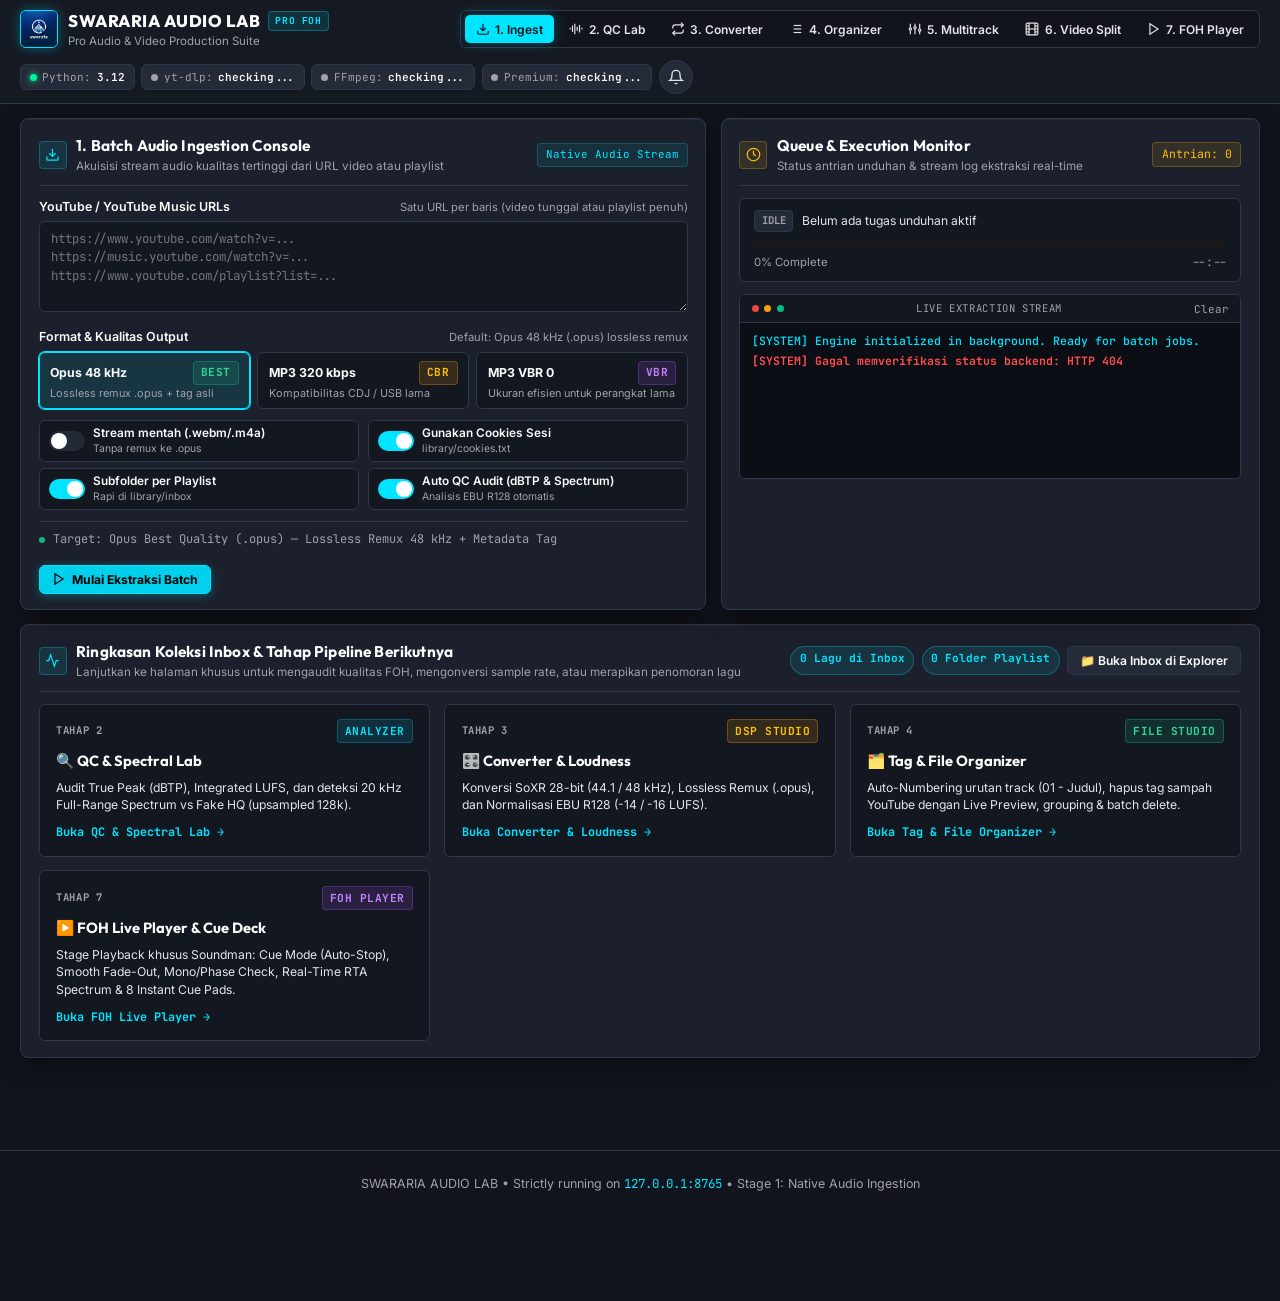
==== static/index.html @ c94da909 "feat: integrate floating persistent audio player dock and SPA navigation routing" ====
<!DOCTYPE html>
<html lang="id">
<head>
  <meta charset="UTF-8">
  <meta name="viewport" content="width=device-width, initial-scale=1.0">
  <meta name="description" content="SWARARIA AUDIO LAB - Stage 1: Batch Audio Ingestion & Stream Extraction">
  <title>SWARARIA AUDIO LAB // 1. Batch Audio Ingestion</title>
  <link rel="icon" type="image/jpeg" href="/static/swararia-logo.jpg">
  <link rel="preconnect" href="https://fonts.googleapis.com">
  <link rel="preconnect" href="https://fonts.gstatic.com" crossorigin>
  <link href="https://fonts.googleapis.com/css2?family=Inter:wght@400;500;600;700&family=JetBrains+Mono:wght@400;500;700&family=Outfit:wght@500;600;700;800&display=swap" rel="stylesheet">
  <link rel="stylesheet" href="/static/style.css">
  <link rel="stylesheet" href="/static/player.css">
</head>
<body class="dark-theme" data-page="ingest">
  <!-- Top Navigation & System Status Bar (Shared Component mounted via ui-shared.js) -->
  <header class="app-header" id="appHeader" data-page="ingest"></header>

  <main class="app-container">
    <!-- Notice Banner for Missing Binaries if any -->
    <div class="system-notice-card hidden" id="systemNoticeCard">
      <div class="notice-icon">
        <svg viewBox="0 0 24 24" fill="none" stroke="currentColor" stroke-width="2">
          <circle cx="12" cy="12" r="10"></circle>
          <line x1="12" y1="8" x2="12" y2="12"></line>
          <line x1="12" y1="16" x2="12.01" y2="16"></line>
        </svg>
      </div>
      <div class="notice-content">
        <h3 id="noticeTitle">Dependency Not Detected</h3>
        <p id="noticeDesc">Beberapa tool CLI audio belum terpasang di sistem PATH.</p>
        <div class="code-pill" id="noticeCode">pip install yt-dlp</div>
      </div>
    </div>

    <!-- Top Grid: Ingestion Console + Queue Monitor -->
    <div class="dashboard-grid">
      <!-- Batch Ingestion Panel -->
      <section class="console-card ingestion-panel" aria-labelledby="ingestionHeading">
        <div class="panel-header">
          <div class="panel-title-wrap">
            <span class="icon-chip">
              <svg viewBox="0 0 24 24" fill="none" stroke="currentColor" stroke-width="2">
                <path d="M21 15v4a2 2 0 0 1-2 2H5a2 2 0 0 1-2-2v-4"></path>
                <polyline points="7 10 12 15 17 10"></polyline>
                <line x1="12" y1="15" x2="12" y2="3"></line>
              </svg>
            </span>
            <div>
              <h2 id="ingestionHeading">1. Batch Audio Ingestion Console</h2>
              <p class="panel-sub">Akuisisi stream audio kualitas tertinggi dari URL video atau playlist</p>
            </div>
          </div>
          <span class="panel-badge">Native Audio Stream</span>
        </div>

        <form id="ingestForm" class="ingest-form compact-settings-stack">
          <div class="field-group compact-field">
            <label for="urlInput" class="field-label">
              <span>YouTube / YouTube Music URLs</span>
              <span class="label-hint">Satu URL per baris (video tunggal atau playlist penuh)</span>
            </label>
            <textarea
              id="urlInput"
              class="field-textarea"
              rows="4"
              placeholder="https://www.youtube.com/watch?v=...&#10;https://music.youtube.com/watch?v=...&#10;https://www.youtube.com/playlist?list=..."
              required
            ></textarea>
          </div>

          <div class="field-group compact-field">
            <label class="field-label">
              <span>Format &amp; Kualitas Output</span>
              <span class="label-hint">Default: Opus 48 kHz (.opus) lossless remux</span>
            </label>
            <div class="seg-grid three-cols">
              <label class="seg-option">
                <input type="radio" name="audioFormat" value="opus" checked>
                <div class="seg-option-body">
                  <div class="seg-option-top">
                    <span class="seg-option-title">Opus 48 kHz</span>
                    <span class="format-badge emerald">BEST</span>
                  </div>
                  <span class="seg-option-desc">Lossless remux .opus + tag asli</span>
                </div>
              </label>

              <label class="seg-option">
                <input type="radio" name="audioFormat" value="mp3_320k">
                <div class="seg-option-body">
                  <div class="seg-option-top">
                    <span class="seg-option-title">MP3 320 kbps</span>
                    <span class="format-badge gold">CBR</span>
                  </div>
                  <span class="seg-option-desc">Kompatibilitas CDJ / USB lama</span>
                </div>
              </label>

              <label class="seg-option">
                <input type="radio" name="audioFormat" value="mp3_vbr0">
                <div class="seg-option-body">
                  <div class="seg-option-top">
                    <span class="seg-option-title">MP3 VBR 0</span>
                    <span class="format-badge purple">VBR</span>
                  </div>
                  <span class="seg-option-desc">Ukuran efisien untuk perangkat lama</span>
                </div>
              </label>
            </div>
          </div>

          <div class="options-row compact-options-grid">
            <label class="custom-toggle" id="rawWebmToggleWrap" title="Default (Nonaktif): Menghasilkan file .opus standar. Aktifkan jika ingin file wadah mentah asli YouTube (.webm / .m4a)">
              <input type="checkbox" id="optRawWebm">
              <span class="toggle-slider"></span>
              <div class="toggle-text-wrap">
                <span class="toggle-text">Stream mentah (.webm/.m4a)</span>
                <span class="toggle-hint">Tanpa remux ke .opus</span>
              </div>
            </label>

            <label class="custom-toggle" id="keepOpusToggleWrap" title="Simpan juga file asli Opus 48 kHz saat mengunduh MP3">
              <input type="checkbox" id="optKeepOpus">
              <span class="toggle-slider"></span>
              <div class="toggle-text-wrap">
                <span class="toggle-text">Simpan master Opus (.webm)</span>
                <span class="toggle-hint">Saat download mode MP3</span>
              </div>
            </label>

            <label class="custom-toggle" title="Gunakan file sesi YouTube (library/cookies.txt)">
              <input type="checkbox" id="optUseCookies" checked>
              <span class="toggle-slider"></span>
              <div class="toggle-text-wrap">
                <span class="toggle-text">Gunakan Cookies Sesi</span>
                <span class="toggle-hint">library/cookies.txt</span>
              </div>
            </label>

            <label class="custom-toggle" title="Otomatis buat subfolder dengan nama playlist di dalam library/inbox">
              <input type="checkbox" id="optPlaylist" checked>
              <span class="toggle-slider"></span>
              <div class="toggle-text-wrap">
                <span class="toggle-text">Subfolder per Playlist</span>
                <span class="toggle-hint">Rapi di library/inbox</span>
              </div>
            </label>

            <label class="custom-toggle" title="Otomatis hitung True Peak (dBTP), LUFS &amp; Frequency Spectrum setelah unduhan selesai">
              <input type="checkbox" id="optAutoScan" checked>
              <span class="toggle-slider"></span>
              <div class="toggle-text-wrap">
                <span class="toggle-text">Auto QC Audit (dBTP &amp; Spectrum)</span>
                <span class="toggle-hint">Analisis EBU R128 otomatis</span>
              </div>
            </label>
          </div>

          <div class="action-footer compact-footer">
            <div class="format-spec-tag">
              <span class="spec-dot" id="specDot"></span>
              <span id="specText">Target: Opus Best Quality (.opus) — Lossless Remux 48 kHz + Metadata Tag</span>
            </div>
            <button type="submit" id="btnStartIngest" class="btn-primary">
              <svg viewBox="0 0 24 24" fill="none" stroke="currentColor" stroke-width="2" class="btn-icon">
                <polygon points="5 3 19 12 5 21 5 3"></polygon>
              </svg>
              <span>Mulai Ekstraksi Batch</span>
            </button>
          </div>
        </form>
      </section>

      <!-- Active Queue & Real-time Progress Monitor -->
      <section class="console-card monitor-panel" aria-labelledby="monitorHeading">
        <div class="panel-header">
          <div class="panel-title-wrap">
            <span class="icon-chip accent-amber">
              <svg viewBox="0 0 24 24" fill="none" stroke="currentColor" stroke-width="2">
                <circle cx="12" cy="12" r="10"></circle>
                <polyline points="12 6 12 12 16 14"></polyline>
              </svg>
            </span>
            <div>
              <h2 id="monitorHeading">Queue &amp; Execution Monitor</h2>
              <p class="panel-sub">Status antrian unduhan &amp; stream log ekstraksi real-time</p>
            </div>
          </div>
          <span class="queue-counter" id="queueCounter">Antrian: 0</span>
        </div>

        <!-- Active Progress Container -->
        <div class="monitor-body">
          <div class="active-job-box" id="activeJobBox">
            <div class="job-meta">
              <span class="job-status-tag" id="jobStatusTag">IDLE</span>
              <span class="job-url-label" id="jobUrlLabel">Belum ada tugas unduhan aktif</span>
            </div>

            <div class="progress-track">
              <div class="progress-fill" id="progressFill" style="width: 0%;"></div>
            </div>
            <div class="progress-legend">
              <span id="progressText">0% Complete</span>
              <span id="progressETA" class="mono-stat">--:--</span>
            </div>
          </div>

          <!-- Live Terminal Output Console -->
          <div class="terminal-container">
            <div class="terminal-bar">
              <div class="terminal-dots">
                <span class="tdot red"></span>
                <span class="tdot yellow"></span>
                <span class="tdot green"></span>
              </div>
              <span class="terminal-title">LIVE EXTRACTION STREAM</span>
              <button type="button" id="btnClearLogs" class="btn-text">Clear</button>
            </div>
            <div class="terminal-content" id="terminalLogs">
              <p class="log-line info">[SYSTEM] Engine initialized in background. Ready for batch jobs.</p>
            </div>
          </div>
        </div>
      </section>
    </div>

    <!-- Bottom Pipeline Hub: Inbox Summary + Next Stage Shortcuts -->
    <section class="console-card pipeline-hub-card" aria-labelledby="pipelineHubHeading">
      <div class="panel-header">
        <div class="panel-title-wrap">
          <span class="icon-chip accent-cyan">
            <svg viewBox="0 0 24 24" fill="none" stroke="currentColor" stroke-width="2">
              <polyline points="22 12 18 12 15 21 9 3 6 12 2 12"></polyline>
            </svg>
          </span>
          <div>
            <h2 id="pipelineHubHeading">Ringkasan Koleksi Inbox &amp; Tahap Pipeline Berikutnya</h2>
            <p class="panel-sub">Lanjutkan ke halaman khusus untuk mengaudit kualitas FOH, mengonversi sample rate, atau merapikan penomoran lagu</p>
          </div>
        </div>

        <div class="library-actions">
          <span class="selection-counter-pill" id="inboxTotalSongsPill">0 Lagu di Inbox</span>
          <span class="selection-counter-pill" id="inboxTotalPlaylistsPill">0 Folder Playlist</span>
          <button type="button" id="btnOpenInboxExplorer" class="btn-secondary" title="Buka folder library/inbox di File Explorer">
            <span>📁 Buka Inbox di Explorer</span>
          </button>
        </div>
      </div>

      <div class="pipeline-stage-grid">
        <a href="/qc" class="pipeline-stage-card">
          <div class="pipeline-stage-top">
            <span class="pipeline-stage-step">TAHAP 2</span>
            <span class="format-badge cyan">ANALYZER</span>
          </div>
          <h3 class="pipeline-stage-title">🔍 QC &amp; Spectral Lab</h3>
          <p class="pipeline-stage-desc">Audit True Peak (dBTP), Integrated LUFS, dan deteksi 20 kHz Full-Range Spectrum vs Fake HQ (upsampled 128k).</p>
          <span class="pipeline-stage-cta">Buka QC &amp; Spectral Lab →</span>
        </a>

        <a href="/converter" class="pipeline-stage-card">
          <div class="pipeline-stage-top">
            <span class="pipeline-stage-step">TAHAP 3</span>
            <span class="format-badge gold">DSP STUDIO</span>
          </div>
          <h3 class="pipeline-stage-title">🎛️ Converter &amp; Loudness</h3>
          <p class="pipeline-stage-desc">Konversi SoXR 28-bit (44.1 / 48 kHz), Lossless Remux (.opus), dan Normalisasi EBU R128 (-14 / -16 LUFS).</p>
          <span class="pipeline-stage-cta">Buka Converter &amp; Loudness →</span>
        </a>

        <a href="/organizer" class="pipeline-stage-card">
          <div class="pipeline-stage-top">
            <span class="pipeline-stage-step">TAHAP 4</span>
            <span class="format-badge emerald">FILE STUDIO</span>
          </div>
          <h3 class="pipeline-stage-title">🗂️ Tag &amp; File Organizer</h3>
          <p class="pipeline-stage-desc">Auto-Numbering urutan track (01 - Judul), hapus tag sampah YouTube dengan Live Preview, grouping &amp; batch delete.</p>
          <span class="pipeline-stage-cta">Buka Tag &amp; File Organizer →</span>
        </a>

        <a href="/player" class="pipeline-stage-card">
          <div class="pipeline-stage-top">
            <span class="pipeline-stage-step">TAHAP 7</span>
            <span class="format-badge purple">FOH PLAYER</span>
          </div>
          <h3 class="pipeline-stage-title">▶️ FOH Live Player &amp; Cue Deck</h3>
          <p class="pipeline-stage-desc">Stage Playback khusus Soundman: Cue Mode (Auto-Stop), Smooth Fade-Out, Mono/Phase Check, Real-Time RTA Spectrum &amp; 8 Instant Cue Pads.</p>
          <span class="pipeline-stage-cta">Buka FOH Live Player →</span>
        </a>
      </div>
    </section>
  </main>

  <footer class="app-footer">
    <p>SWARARIA AUDIO LAB &bull; Strictly running on <code>127.0.0.1:8765</code> &bull; Stage 1: Native Audio Ingestion</p>
  </footer>

  <script type="module" src="/static/app.js"></script>
</body>
</html>
---- static/style.css ----
/* ==========================================================================
   SWARARIA AUDIO LAB // DARK HIGH CONTRAST STUDIO & FOH THEME (CSS)
   Engineered for Audio Professionals & Developers
   ========================================================================== */

:root {
  --bg-core: #11141c;
  --bg-surface: #1b202c;
  --bg-recessed: #131720;
  --bg-oled: #0b0e14;
  --bg-surface-elevated: #242a38;
  --bg-surface-glass: rgba(22, 26, 36, 0.94);
  --border-subtle: #2e364a;
  --border-strong: #434e68;
  --border-focus: #00e5ff;

  --accent-cyan: #00e5ff;
  --accent-cyan-glow: rgba(0, 229, 255, 0.3);
  --accent-amber: #ffbe0b;
  --accent-amber-glow: rgba(255, 190, 11, 0.3);
  --accent-green: #00f59b;
  --accent-emerald: #00f59b;
  --accent-green-glow: rgba(0, 245, 155, 0.25);
  --accent-red: #ff3b3b;
  --accent-red-glow: rgba(255, 59, 59, 0.3);
  --accent-purple: #e879f9;

  --text-primary: #fafafa;
  --text-secondary: #e4e4e7;
  --text-muted: #a1a1aa;
  --font-sans: 'Inter', -apple-system, BlinkMacSystemFont, sans-serif;
  --font-heading: 'Outfit', sans-serif;
  --font-mono: 'JetBrains Mono', monospace;

  --radius-sm: 4px;
  --radius-md: 6px;
  --radius-lg: 8px;
  --radius-full: 9999px;

  --shadow-card: 0 8px 26px rgba(0, 0, 0, 0.42), inset 0 1px 0 rgba(255, 255, 255, 0.05);
  --shadow-glow: 0 0 16px var(--accent-cyan-glow);
  --transition-fast: 0.14s ease;
  --transition-normal: 0.2s cubic-bezier(0.16, 1, 0.3, 1);
}

/* Base Reset & Typography */
* {
  box-sizing: border-box;
  margin: 0;
  padding: 0;
}

body.dark-theme {
  background-color: var(--bg-core);
  color: var(--text-primary);
  font-family: var(--font-sans);
  line-height: 1.45;
  min-height: 100vh;
  display: flex;
  flex-direction: column;
  overflow-x: hidden;
}

/* Header Bar (Compact Shadcn Navbar) */
.app-header {
  display: flex;
  flex-wrap: wrap;
  justify-content: space-between;
  align-items: center;
  gap: 0.65rem 1rem;
  padding: 0.55rem 1.25rem;
  background-color: var(--bg-surface-glass);
  backdrop-filter: blur(12px);
  -webkit-backdrop-filter: blur(12px);
  border-bottom: 1px solid var(--border-subtle);
  position: sticky;
  top: 0;
  z-index: 50;
}

.brand {
  display: flex;
  align-items: center;
  gap: 0.65rem;
  flex-shrink: 0;
}

.brand-icon {
  width: 38px;
  height: 38px;
  flex-shrink: 0;
  border-radius: var(--radius-md);
  background: #002b6b;
  border: 1.5px solid var(--accent-cyan);
  display: flex;
  align-items: center;
  justify-content: center;
  color: #fff;
  overflow: hidden;
  box-shadow: 0 0 12px rgba(0, 229, 255, 0.35);
}

.brand-logo-img {
  width: 100%;
  height: 100%;
  object-fit: cover;
  display: block;
}

.brand-icon svg {
  width: 18px;
  height: 18px;
  flex-shrink: 0;
}

.brand-title {
  font-family: var(--font-heading);
  font-size: 1.05rem;
  font-weight: 800;
  letter-spacing: 0.03em;
  display: flex;
  align-items: center;
  gap: 0.45rem;
  white-space: nowrap;
}

.badge-studio {
  font-family: var(--font-mono);
  font-size: 0.6rem;
  padding: 0.12rem 0.42rem;
  border-radius: var(--radius-sm);
  background-color: rgba(0, 229, 255, 0.12);
  color: var(--accent-cyan);
  border: 1px solid rgba(0, 229, 255, 0.3);
  font-weight: 700;
  letter-spacing: 0.06em;
  white-space: nowrap;
}

.brand-subtitle {
  font-size: 0.72rem;
  color: var(--text-muted);
  white-space: nowrap;
}

/* System Diagnostics Bar */
.system-status-group {
  display: flex;
  flex-wrap: wrap;
  align-items: center;
  gap: 0.4rem;
}

.status-pill {
  display: inline-flex;
  align-items: center;
  gap: 0.35rem;
  padding: 0.25rem 0.55rem;
  background: var(--bg-surface-elevated);
  border: 1px solid var(--border-subtle);
  border-radius: var(--radius-md);
  font-family: var(--font-mono);
  font-size: 0.69rem;
  white-space: nowrap;
  flex-shrink: 0;
}

.status-indicator {
  width: 7px;
  height: 7px;
  flex-shrink: 0;
  border-radius: 50%;
  background-color: var(--text-muted);
}

.status-indicator.active {
  background-color: var(--accent-green);
  box-shadow: 0 0 6px var(--accent-green);
}

.status-indicator.warning {
  background-color: var(--accent-amber);
  box-shadow: 0 0 6px var(--accent-amber);
}

.status-indicator.error {
  background-color: var(--accent-red);
  box-shadow: 0 0 6px var(--accent-red);
}

.status-label {
  color: var(--text-muted);
}

.status-val {
  font-weight: 600;
  color: var(--text-primary);
}

/* Container & Grids */
.app-container {
  max-width: 1480px;
  margin: 0 auto;
  padding: 0.9rem 1.25rem;
  width: 100%;
  flex: 1;
}

.dashboard-grid {
  display: grid;
  grid-template-columns: 1.12fr 0.88fr;
  gap: 0.9rem;
  margin-bottom: 0.9rem;
  align-items: stretch;
}

@media (max-width: 1024px) {
  .dashboard-grid {
    grid-template-columns: 1fr;
  }
}

/* Cards & Panels (Shadcn Card) */
.console-card {
  background: var(--bg-surface);
  border: 1px solid var(--border-subtle);
  border-radius: var(--radius-lg);
  padding: 0.95rem 1.1rem;
  box-shadow: var(--shadow-card);
  transition: border-color var(--transition-normal);
}

.console-card:hover {
  border-color: var(--border-strong);
}

.panel-header {
  display: flex;
  flex-wrap: wrap;
  justify-content: space-between;
  align-items: center;
  gap: 0.5rem 0.75rem;
  margin-bottom: 0.75rem;
  padding-bottom: 0.6rem;
  border-bottom: 1px solid var(--border-subtle);
}

.panel-title-wrap {
  display: flex;
  align-items: center;
  gap: 0.6rem;
}

.panel-title-wrap h2 {
  font-family: var(--font-heading);
  font-size: 0.96rem;
  font-weight: 700;
  letter-spacing: 0.01em;
}

.panel-sub {
  font-size: 0.73rem;
  color: var(--text-muted);
  margin-top: 0.08rem;
}

.icon-chip {
  width: 28px;
  height: 28px;
  flex-shrink: 0;
  border-radius: var(--radius-sm);
  background: rgba(0, 229, 255, 0.1);
  border: 1px solid rgba(0, 229, 255, 0.25);
  color: var(--accent-cyan);
  display: flex;
  align-items: center;
  justify-content: center;
}

.icon-chip.accent-amber {
  background: rgba(255, 190, 11, 0.1);
  border-color: rgba(255, 190, 11, 0.25);
  color: var(--accent-amber);
}

.icon-chip.accent-cyan {
  background: rgba(0, 229, 255, 0.1);
  border-color: rgba(0, 229, 255, 0.25);
  color: var(--accent-cyan);
}

.icon-chip svg {
  width: 15px;
  height: 15px;
  flex-shrink: 0;
}

.panel-badge {
  font-size: 0.68rem;
  font-family: var(--font-mono);
  color: var(--accent-cyan);
  background: rgba(0, 229, 255, 0.08);
  padding: 0.2rem 0.5rem;
  border-radius: var(--radius-sm);
  border: 1px solid rgba(0, 229, 255, 0.22);
  white-space: nowrap;
  flex-shrink: 0;
}

.queue-counter {
  font-family: var(--font-mono);
  font-size: 0.72rem;
  color: var(--accent-amber);
  background: rgba(255, 190, 11, 0.1);
  padding: 0.2rem 0.55rem;
  border-radius: var(--radius-sm);
  border: 1px solid rgba(255, 190, 11, 0.25);
  white-space: nowrap;
  flex-shrink: 0;
}

/* Forms & Textareas */
.field-group {
  margin-bottom: 0.75rem;
}

.field-label {
  display: flex;
  flex-wrap: wrap;
  justify-content: space-between;
  align-items: baseline;
  gap: 0.2rem 0.5rem;
  font-size: 0.78rem;
  font-weight: 600;
  margin-bottom: 0.35rem;
  color: var(--text-primary);
}

.label-hint {
  font-weight: 400;
  font-size: 0.7rem;
  color: var(--text-muted);
}

.field-textarea {
  width: 100%;
  background: var(--bg-recessed);
  border: 1px solid var(--border-subtle);
  border-radius: var(--radius-md);
  padding: 0.5rem 0.7rem;
  color: var(--text-primary);
  font-family: var(--font-mono);
  font-size: 0.78rem;
  line-height: 1.45;
  resize: vertical;
  transition: all var(--transition-fast);
}

.field-textarea:focus {
  outline: none;
  border-color: var(--accent-cyan);
  box-shadow: 0 0 0 2px rgba(0, 229, 255, 0.15);
}

/* Shared Compact Shadcn Settings Stack & Radio Options */
.compact-settings-stack {
  display: flex;
  flex-direction: column;
  gap: 0.65rem;
}

.field-group.compact-field {
  margin-bottom: 0;
}

.seg-grid {
  display: grid;
  gap: 0.45rem;
}

.seg-grid.two-cols {
  grid-template-columns: repeat(2, minmax(0, 1fr));
}

.seg-grid.three-cols {
  grid-template-columns: repeat(3, minmax(0, 1fr));
}

@media (max-width: 680px) {
  .seg-grid.two-cols,
  .seg-grid.three-cols {
    grid-template-columns: 1fr;
  }
}

.seg-option {
  position: relative;
  cursor: pointer;
  display: block;
  user-select: none;
}

.seg-option input[type="radio"] {
  position: absolute;
  opacity: 0;
  pointer-events: none;
}

.seg-option-body {
  display: flex;
  flex-direction: column;
  gap: 0.15rem;
  padding: 0.48rem 0.65rem;
  background: var(--bg-recessed);
  border: 1px solid var(--border-subtle);
  border-radius: var(--radius-md);
  transition: all 0.14s ease;
  height: 100%;
}

.seg-option:hover .seg-option-body {
  border-color: var(--border-strong);
  background: var(--bg-surface-elevated);
}

.seg-option input:checked + .seg-option-body {
  border-color: var(--accent-cyan);
  background: rgba(0, 229, 255, 0.1);
  box-shadow: 0 0 0 1px var(--accent-cyan);
}

.seg-option-top {
  display: flex;
  align-items: center;
  justify-content: space-between;
  gap: 0.35rem;
}

.seg-option-title {
  font-size: 0.77rem;
  font-weight: 700;
  color: var(--text-primary);
  white-space: nowrap;
  overflow: hidden;
  text-overflow: ellipsis;
}

.seg-option-desc {
  font-size: 0.68rem;
  color: var(--text-muted);
  line-height: 1.25;
}

.options-row.compact-options-grid {
  display: grid;
  grid-template-columns: repeat(2, minmax(0, 1fr));
  gap: 0.4rem 0.55rem;
  margin-bottom: 0;
}

@media (max-width: 680px) {
  .options-row.compact-options-grid {
    grid-template-columns: 1fr;
  }
}

.compact-options-grid .custom-toggle {
  padding: 0.38rem 0.6rem;
  background: var(--bg-recessed);
  border: 1px solid var(--border-subtle);
  border-radius: var(--radius-md);
  gap: 0.5rem;
  transition: border-color 0.14s ease;
}

.compact-options-grid .custom-toggle:hover {
  border-color: var(--border-strong);
}

.compact-options-grid .toggle-text {
  font-size: 0.74rem;
  font-weight: 600;
  color: var(--text-primary);
  line-height: 1.15;
}

.compact-options-grid .toggle-hint {
  font-size: 0.65rem;
  color: var(--text-muted);
  line-height: 1.15;
}

.action-footer.compact-footer {
  padding-top: 0.55rem;
  margin-top: 0.05rem;
}

/* Audio Format Selection Cards */
.format-grid {
  display: grid;
  grid-template-columns: repeat(3, minmax(0, 1fr));
  gap: 0.75rem;
  margin-bottom: 1.25rem;
}

@media (max-width: 680px) {
  .format-grid {
    grid-template-columns: 1fr;
  }
}

.format-card {
  position: relative;
  cursor: pointer;
  display: block;
  user-select: none;
}

.format-card input[type="radio"] {
  position: absolute;
  opacity: 0;
  pointer-events: none;
}

.format-card-inner {
  background: var(--bg-core);
  border: 1.5px solid var(--border-subtle);
  border-radius: var(--radius-md);
  padding: 0.85rem 0.95rem;
  transition: all var(--transition-fast);
  height: 100%;
  display: flex;
  flex-direction: column;
}

.format-card:hover .format-card-inner {
  border-color: var(--border-strong);
  transform: translateY(-1px);
}

.format-card input:checked + .format-card-inner {
  border-color: var(--accent-cyan);
  background: rgba(0, 229, 255, 0.12);
  box-shadow: 0 0 0 1px var(--accent-cyan), 0 4px 18px rgba(0, 229, 255, 0.25);
}

.format-card input[value="opus"]:checked + .format-card-inner {
  border-color: var(--accent-green);
  background: rgba(0, 245, 155, 0.12);
  box-shadow: 0 0 0 1px var(--accent-green), 0 4px 18px rgba(0, 245, 155, 0.28);
}

.format-card input[value="native"]:checked + .format-card-inner {
  border-color: var(--accent-cyan);
  background: rgba(0, 229, 255, 0.12);
  box-shadow: 0 0 0 1px var(--accent-cyan), 0 4px 18px rgba(0, 229, 255, 0.28);
}

.format-card input[value="mp3_320k"]:checked + .format-card-inner {
  border-color: var(--accent-amber);
  background: rgba(255, 190, 11, 0.12);
  box-shadow: 0 0 0 1px var(--accent-amber), 0 4px 18px rgba(255, 190, 11, 0.25);
}

.format-badge-row {
  display: flex;
  flex-wrap: wrap;
  justify-content: space-between;
  align-items: center;
  gap: 0.25rem 0.5rem;
  margin-bottom: 0.5rem;
}

.format-badge {
  font-family: var(--font-mono);
  font-size: 0.7rem;
  font-weight: 700;
  padding: 0.18rem 0.45rem;
  border-radius: var(--radius-sm);
  letter-spacing: 0.04em;
  white-space: nowrap;
}

.format-badge.emerald {
  background: rgba(16, 185, 129, 0.15);
  color: #34d399;
  border: 1px solid rgba(16, 185, 129, 0.35);
}

.format-badge.gold {
  background: rgba(245, 158, 11, 0.15);
  color: var(--accent-amber);
  border: 1px solid rgba(245, 158, 11, 0.3);
}

.format-badge.cyan {
  background: rgba(6, 182, 212, 0.15);
  color: var(--accent-cyan);
  border: 1px solid rgba(6, 182, 212, 0.3);
}

.format-badge.purple {
  background: rgba(168, 85, 247, 0.15);
  color: #c084fc;
  border: 1px solid rgba(168, 85, 247, 0.3);
}

.format-sub {
  font-family: var(--font-mono);
  font-size: 0.68rem;
  color: var(--text-muted);
}

.format-desc {
  font-size: 0.76rem;
  color: var(--text-secondary);
  line-height: 1.45;
  margin: 0;
}

/* Toggles & Options */
.options-row {
  display: flex;
  flex-direction: column;
  gap: 0.75rem;
  margin-bottom: 1.5rem;
}

.custom-toggle {
  display: flex;
  align-items: center;
  gap: 0.75rem;
  cursor: pointer;
  user-select: none;
}

.custom-toggle input {
  display: none;
}

.toggle-slider {
  width: 36px;
  height: 20px;
  flex-shrink: 0;
  background-color: #232936;
  border-radius: var(--radius-full);
  position: relative;
  transition: background-color var(--transition-fast);
}

.toggle-slider::after {
  content: '';
  position: absolute;
  top: 2px;
  left: 2px;
  width: 16px;
  height: 16px;
  background-color: #fff;
  border-radius: 50%;
  transition: transform var(--transition-fast);
}

.custom-toggle input:checked + .toggle-slider {
  background-color: var(--accent-cyan);
}

.custom-toggle input:checked + .toggle-slider::after {
  transform: translateX(16px);
}

.toggle-text-wrap {
  display: flex;
  flex-direction: column;
  gap: 0.15rem;
}

.toggle-text {
  font-size: 0.85rem;
  color: var(--text-secondary);
  font-weight: 500;
}

.toggle-hint {
  font-size: 0.74rem;
  color: var(--text-muted);
  line-height: 1.35;
}

/* Action Footer & Buttons */
.action-footer {
  display: flex;
  justify-content: space-between;
  align-items: center;
  padding-top: 1rem;
  border-top: 1px solid var(--border-subtle);
  gap: 1rem;
  flex-wrap: wrap;
}

.format-spec-tag {
  display: flex;
  align-items: center;
  gap: 0.5rem;
  font-family: var(--font-mono);
  font-size: 0.75rem;
  color: var(--text-muted);
}

.spec-dot {
  width: 6px;
  height: 6px;
  border-radius: 50%;
  background-color: var(--accent-cyan);
}

.btn-primary, .btn-secondary, .btn-accent, .btn-danger {
  display: inline-flex;
  align-items: center;
  gap: 0.4rem;
  font-family: var(--font-sans);
  font-size: 0.76rem;
  font-weight: 600;
  padding: 0.38rem 0.75rem;
  border-radius: var(--radius-md);
  border: none;
  white-space: nowrap;
  cursor: pointer;
  transition: all var(--transition-fast);
}

.btn-danger {
  background: rgba(255, 59, 59, 0.18);
  border: 1px solid #ff4d4d;
  color: #ffffff;
}

.btn-danger:hover:not(:disabled) {
  background: #ff2e2e;
  border-color: #ffffff;
  color: #ffffff;
  box-shadow: 0 2px 12px rgba(255, 46, 46, 0.45);
}

.btn-danger:disabled {
  opacity: 0.38;
  cursor: not-allowed;
}

.btn-primary {
  background: #00d0eb;
  color: #000000;
  font-weight: 700;
  border: 1px solid #00e5ff;
  box-shadow: 0 2px 10px rgba(0, 229, 255, 0.3);
}

.btn-primary:hover:not(:disabled) {
  background: #33ecff;
  border-color: #ffffff;
}

.btn-primary:disabled {
  opacity: 0.4;
  cursor: not-allowed;
}

.btn-primary.running {
  animation: pulse-border 1.5s infinite;
}

@keyframes pulse-border {
  0% { box-shadow: 0 0 0 0 rgba(0, 229, 255, 0.7); }
  70% { box-shadow: 0 0 0 10px rgba(0, 229, 255, 0); }
  100% { box-shadow: 0 0 0 0 rgba(0, 229, 255, 0); }
}

.btn-secondary {
  background: var(--bg-surface-elevated);
  border: 1px solid var(--border-subtle);
  color: var(--text-primary);
  font-weight: 600;
}

.btn-secondary:hover:not(:disabled) {
  background: #222228;
  border-color: var(--border-strong);
  color: #ffffff;
}

.btn-accent {
  background: #ffbe0b;
  color: #000000;
  border: 1px solid #ffd147;
  font-weight: 700;
  box-shadow: 0 2px 10px rgba(255, 190, 11, 0.3);
}

.btn-accent:hover:not(:disabled) {
  background: #ffd043;
  border-color: #ffffff;
}

.btn-icon,
.btn-primary svg,
.btn-secondary svg,
.btn-accent svg,
.btn-danger svg,
.btn-chip svg {
  width: 14px;
  height: 14px;
  flex-shrink: 0;
}

/* Monitor Body & Progress Bar */
.monitor-body {
  display: flex;
  flex-direction: column;
  gap: 0.75rem;
}

.active-job-box {
  background: var(--bg-recessed);
  border: 1px solid var(--border-subtle);
  border-radius: var(--radius-md);
  padding: 0.7rem 0.85rem;
}

.job-meta {
  display: flex;
  align-items: center;
  gap: 0.55rem;
  margin-bottom: 0.5rem;
}

.job-status-tag {
  font-family: var(--font-mono);
  font-size: 0.66rem;
  font-weight: 700;
  padding: 0.14rem 0.42rem;
  border-radius: var(--radius-sm);
  background: var(--bg-surface-elevated);
  border: 1px solid var(--border-subtle);
  color: var(--text-muted);
}

.job-status-tag.active {
  background: rgba(245, 158, 11, 0.2);
  color: var(--accent-amber);
}

.job-status-tag.success {
  background: rgba(16, 185, 129, 0.2);
  color: var(--accent-green);
}

.job-status-tag.exists {
  background: rgba(168, 85, 247, 0.2);
  color: #c084fc;
}

.job-status-tag.error {
  background: rgba(239, 68, 68, 0.2);
  color: var(--accent-red);
}

.job-url-label {
  font-size: 0.76rem;
  color: var(--text-secondary);
  white-space: nowrap;
  overflow: hidden;
  text-overflow: ellipsis;
  flex: 1;
}

.progress-track {
  width: 100%;
  height: 8px;
  background: #18181b;
  border-radius: var(--radius-full);
  overflow: hidden;
  position: relative;
}

.progress-fill {
  height: 100%;
  background: linear-gradient(90deg, #0284c7, #06b6d4, #10b981);
  border-radius: var(--radius-full);
  transition: width 0.3s ease;
  box-shadow: 0 0 8px rgba(6, 182, 212, 0.45);
}

.progress-legend {
  display: flex;
  justify-content: space-between;
  align-items: center;
  margin-top: 0.38rem;
  font-size: 0.71rem;
  color: var(--text-muted);
}

.mono-stat {
  font-family: var(--font-mono);
}

/* Terminal Console */
.terminal-container {
  background: var(--bg-oled);
  border: 1px solid var(--border-subtle);
  border-radius: var(--radius-md);
  overflow: hidden;
}

.terminal-bar {
  display: flex;
  align-items: center;
  justify-content: space-between;
  padding: 0.36rem 0.7rem;
  background: var(--bg-recessed);
  border-bottom: 1px solid var(--border-subtle);
}

.terminal-dots {
  display: flex;
  gap: 0.35rem;
}

.tdot {
  width: 7px;
  height: 7px;
  border-radius: 50%;
}
.tdot.red { background-color: #ef4444; }
.tdot.yellow { background-color: #f59e0b; }
.tdot.green { background-color: #10b981; }

.terminal-title {
  font-family: var(--font-mono);
  font-size: 0.66rem;
  color: var(--text-muted);
  letter-spacing: 0.06em;
}

.btn-text {
  background: transparent;
  border: none;
  color: var(--text-muted);
  font-size: 0.68rem;
  cursor: pointer;
  font-family: var(--font-mono);
}

.btn-text:hover {
  color: var(--text-primary);
}

.terminal-content {
  padding: 0.55rem 0.75rem;
  height: 155px;
  overflow-y: auto;
  font-family: var(--font-mono);
  font-size: 0.72rem;
  line-height: 1.48;
  color: #f1f5f9;
  background: var(--bg-oled);
}

.log-line {
  margin-bottom: 0.18rem;
  word-break: break-all;
}
.log-line.info { color: #00e5ff; font-weight: 500; }
.log-line.warn { color: #ffbe0b; font-weight: 600; }
.log-line.error { color: #ff4d4d; font-weight: 700; }

/* Library & QC Table */
.library-actions {
  display: flex;
  flex-wrap: wrap;
  gap: 0.45rem;
}

.converter-toolbar {
  display: flex;
  flex-wrap: wrap;
  align-items: center;
  justify-content: space-between;
  gap: 0.55rem;
  padding: 0.5rem 0.7rem;
  margin-bottom: 0.55rem;
  background: var(--bg-recessed);
  border: 1px solid var(--border-subtle);
  border-radius: var(--radius-md);
}

.toolbar-filters {
  display: flex;
  flex-wrap: wrap;
  align-items: center;
  gap: 0.4rem;
  flex: 1;
}

.toolbar-input,
.toolbar-select {
  background: var(--bg-surface);
  color: var(--text-primary);
  border: 1px solid var(--border-subtle);
  border-radius: var(--radius-md);
  padding: 0.34rem 0.6rem;
  font-size: 0.75rem;
  font-family: var(--font-sans);
  outline: none;
  transition: border-color 0.14s ease;
}

.toolbar-input {
  min-width: 195px;
}

.toolbar-input:focus,
.toolbar-select:focus {
  border-color: var(--accent-cyan);
}

.toolbar-selection-btns {
  display: flex;
  flex-wrap: wrap;
  align-items: center;
  gap: 0.38rem;
}

.selection-counter-pill {
  font-family: var(--font-mono);
  font-size: 0.7rem;
  font-weight: 700;
  color: var(--accent-cyan);
  background: rgba(0, 229, 255, 0.1);
  border: 1px solid rgba(0, 229, 255, 0.28);
  padding: 0.2rem 0.55rem;
  border-radius: 999px;
  white-space: nowrap;
}

.btn-chip {
  background: var(--bg-surface-elevated);
  color: var(--text-secondary);
  border: 1px solid var(--border-subtle);
  border-radius: var(--radius-md);
  padding: 0.3rem 0.58rem;
  font-size: 0.72rem;
  font-weight: 600;
  white-space: nowrap;
  cursor: pointer;
  transition: all 0.14s ease;
}

.btn-chip:hover {
  color: var(--text-primary);
  border-color: var(--border-strong);
  background: #24242b;
}

.table-responsive {
  overflow-x: hidden;
  margin-top: 0.5rem;
  border-radius: var(--radius-md);
  border: 1px solid var(--border-subtle);
}

.qc-table {
  width: 100%;
  border-collapse: collapse;
  text-align: left;
  font-size: 0.76rem;
}

.qc-table th {
  background: var(--bg-recessed);
  padding: 0.48rem 0.7rem;
  font-family: var(--font-sans);
  font-size: 0.73rem;
  font-weight: 700;
  color: var(--text-secondary);
  border-bottom: 1px solid var(--border-strong);
  white-space: nowrap;
}

.qc-table td {
  padding: 0.38rem 0.7rem;
  border-bottom: 1px solid var(--border-subtle);
  color: var(--text-primary);
  vertical-align: middle;
}

.qc-table tr:hover td {
  background-color: rgba(255, 255, 255, 0.04);
}

/* Collapsible Playlist Group Header Rows */
.qc-table tr.group-header-row td {
  background: #151a25;
  border-top: 1px solid var(--border-strong);
  border-bottom: 1px solid var(--border-strong);
  padding: 0.38rem 0.7rem;
  cursor: pointer;
  user-select: none;
}

.qc-table tr.group-header-row:hover td {
  background: #1d2433;
}

.group-header-bar {
  display: flex;
  align-items: center;
  justify-content: space-between;
  gap: 0.6rem;
  width: 100%;
}

.group-header-left {
  display: flex;
  flex-wrap: wrap;
  align-items: center;
  gap: 0.45rem;
}

.group-chevron {
  display: inline-flex;
  align-items: center;
  justify-content: center;
  width: 16px;
  height: 16px;
  font-size: 0.64rem;
  color: var(--accent-cyan);
  transition: transform 0.16s ease;
}

.group-chevron.collapsed {
  transform: rotate(-90deg);
}

.playlist-folder-badge.group-badge {
  font-size: 0.7rem;
  padding: 0.14rem 0.45rem;
}

.playlist-folder-badge.group-badge.group-badge-type {
  background: rgba(0, 229, 255, 0.14);
  color: var(--accent-cyan);
  border-color: rgba(0, 229, 255, 0.35);
}

.playlist-folder-badge.row-folder-tag {
  font-size: 0.62rem;
  padding: 0.06rem 0.35rem;
  max-width: 140px;
  flex-shrink: 0;
}

.group-meta-pill {
  font-family: var(--font-mono);
  font-size: 0.68rem;
  color: var(--text-secondary);
  background: rgba(255, 255, 255, 0.04);
  border: 1px solid var(--border-subtle);
  border-radius: var(--radius-full);
  padding: 0.1rem 0.45rem;
  white-space: nowrap;
}

.group-meta-pill.subtle {
  color: var(--text-muted);
  background: transparent;
  border-color: transparent;
}

.group-header-right {
  display: flex;
  align-items: center;
  gap: 0.4rem;
}

.group-toggle-hint {
  font-family: var(--font-mono);
  font-size: 0.66rem;
  color: var(--text-muted);
  white-space: nowrap;
}

.qc-table tr.group-row-hidden {
  display: none;
}

/* Compact Song Name & Track Number */
.file-name-cell {
  font-family: var(--font-mono);
  font-size: 0.75rem;
  width: 100%;
  max-width: 0;
  min-width: 180px;
}

.file-name-wrapper {
  display: flex;
  flex-direction: column;
  align-items: flex-start;
  gap: 0.15rem;
  min-width: 0;
  max-width: 100%;
}

.file-name-inline {
  display: flex;
  align-items: center;
  gap: 0.42rem;
  padding-left: 0.2rem;
  min-width: 0;
  max-width: 100%;
  overflow: hidden;
}

.track-index-badge {
  font-family: var(--font-mono);
  font-size: 0.66rem;
  color: var(--text-muted);
  background: rgba(255, 255, 255, 0.04);
  border-radius: 3px;
  padding: 0.05rem 0.3rem;
  flex-shrink: 0;
}

.playlist-folder-badge {
  display: inline-flex;
  align-items: center;
  gap: 0.3rem;
  font-family: var(--font-mono);
  font-size: 0.66rem;
  font-weight: 600;
  padding: 0.12rem 0.4rem;
  border-radius: var(--radius-sm);
  background: rgba(168, 85, 247, 0.14);
  color: #d8b4fe;
  border: 1px solid rgba(168, 85, 247, 0.3);
  max-width: 100%;
  white-space: nowrap;
  overflow: hidden;
  text-overflow: ellipsis;
}

.file-title-text {
  white-space: nowrap;
  overflow: hidden;
  text-overflow: ellipsis;
  min-width: 0;
  flex: 1;
  max-width: 100%;
}

.mono-cell {
  font-family: var(--font-mono);
  font-size: 0.74rem;
  white-space: nowrap;
}

.empty-row td {
  text-align: center;
  padding: 1.75rem 1rem;
  color: var(--text-muted);
}

/* Status Badges */
.badge-safe {
  background: rgba(0, 245, 155, 0.15);
  color: #00ffaa;
  border: 1px solid rgba(0, 245, 155, 0.45);
  padding: 0.14rem 0.45rem;
  border-radius: var(--radius-sm);
  font-size: 0.68rem;
  font-weight: 700;
  font-family: var(--font-mono);
  display: inline-block;
}

.badge-warning {
  background: rgba(255, 190, 11, 0.16);
  color: #ffd043;
  border: 1px solid rgba(255, 190, 11, 0.45);
  padding: 0.14rem 0.45rem;
  border-radius: var(--radius-sm);
  font-size: 0.68rem;
  font-weight: 700;
  font-family: var(--font-mono);
  display: inline-block;
}

.badge-danger {
  background: rgba(255, 59, 59, 0.18);
  color: #ff6b6b;
  border: 1px solid rgba(255, 59, 59, 0.45);
  padding: 0.14rem 0.45rem;
  border-radius: var(--radius-sm);
  font-size: 0.68rem;
  font-weight: 700;
  font-family: var(--font-mono);
  display: inline-block;
}

.badge-untested {
  background: rgba(255, 255, 255, 0.06);
  color: var(--text-secondary);
  border: 1px solid var(--border-subtle);
  padding: 0.14rem 0.45rem;
  border-radius: var(--radius-sm);
  font-size: 0.68rem;
  font-weight: 600;
  font-family: var(--font-mono);
  display: inline-block;
}

/* Notice Banner */
.system-notice-card {
  display: flex;
  align-items: center;
  gap: 1.25rem;
  background: rgba(239, 68, 68, 0.1);
  border: 1px solid rgba(239, 68, 68, 0.3);
  border-radius: var(--radius-md);
  padding: 1rem 1.5rem;
  margin-bottom: 1.75rem;
}

.system-notice-card.hidden {
  display: none;
}

.notice-icon {
  color: var(--accent-red);
}

.notice-icon svg {
  width: 28px;
  height: 28px;
}

.notice-content h3 {
  font-size: 0.95rem;
  font-weight: 700;
  color: #fca5a5;
  margin-bottom: 0.2rem;
}

.notice-content p {
  font-size: 0.82rem;
  color: var(--text-secondary);
  margin-bottom: 0.5rem;
}

.code-pill {
  display: inline-block;
  background: #000;
  border: 1px solid rgba(255, 255, 255, 0.1);
  border-radius: var(--radius-sm);
  padding: 0.2rem 0.6rem;
  font-family: var(--font-mono);
  font-size: 0.78rem;
  color: #38bdf8;
}

/* Legend Card */
.audio-legend-card {
  margin-top: 1.5rem;
  background: var(--bg-core);
  border: 1px solid var(--border-subtle);
  border-radius: var(--radius-md);
  padding: 1.2rem 1.5rem;
}

.legend-title {
  font-size: 0.85rem;
  font-weight: 700;
  color: var(--text-secondary);
  margin-bottom: 0.85rem;
  letter-spacing: 0.02em;
}

.legend-grid {
  display: grid;
  grid-template-columns: repeat(auto-fit, minmax(280px, 1fr));
  gap: 1rem;
}

.legend-item {
  display: flex;
  flex-direction: column;
  gap: 0.35rem;
}

.legend-item p {
  font-size: 0.78rem;
  color: var(--text-muted);
  line-height: 1.4;
}

/* Footer */
.app-footer {
  text-align: center;
  padding: 1.5rem;
  color: var(--text-muted);
  font-size: 0.78rem;
  border-top: 1px solid var(--border-subtle);
  margin-top: auto;
}

.app-footer code {
  color: var(--accent-cyan);
  font-family: var(--font-mono);
}

/* Top Navigation Bar */
.app-nav {
  display: flex;
  flex-wrap: wrap;
  align-items: center;
  gap: 0.25rem;
  background: var(--bg-core);
  padding: 0.24rem;
  border-radius: var(--radius-md);
  border: 1px solid var(--border-subtle);
  max-width: 100%;
}

.nav-tab {
  display: inline-flex;
  align-items: center;
  gap: 0.36rem;
  padding: 0.34rem 0.68rem;
  border-radius: 5px;
  font-size: 0.75rem;
  font-weight: 600;
  color: var(--text-secondary);
  text-decoration: none;
  white-space: nowrap;
  flex-shrink: 0;
  transition: all 0.16s ease;
}

.nav-tab svg {
  width: 14px;
  height: 14px;
  flex-shrink: 0;
}

.nav-tab:hover {
  color: var(--text-primary);
  background: rgba(255, 255, 255, 0.04);
}

.nav-tab.active {
  color: #041318;
  background: var(--accent-cyan);
  box-shadow: 0 0 14px rgba(6, 182, 212, 0.35);
}

/* ==========================================================================
   Toast Notifications & Header Notification Center
   ========================================================================== */
.notif-center-wrapper {
  position: relative;
  display: inline-flex;
  align-items: center;
  flex-shrink: 0;
}

.notif-bell-btn {
  position: relative;
  display: inline-flex;
  align-items: center;
  justify-content: center;
  width: 34px;
  height: 34px;
  border-radius: var(--radius-full);
  background: var(--bg-surface-elevated);
  border: 1px solid var(--border-subtle);
  color: var(--text-secondary);
  cursor: pointer;
  transition: all 0.18s ease;
  flex-shrink: 0;
}

.notif-bell-btn:hover {
  color: var(--text-primary);
  border-color: var(--accent-cyan);
  background: rgba(6, 182, 212, 0.1);
}

.notif-bell-btn svg {
  width: 16px;
  height: 16px;
}

.notif-bell-badge {
  position: absolute;
  top: -4px;
  right: -4px;
  min-width: 18px;
  height: 18px;
  padding: 0 4px;
  border-radius: 999px;
  background: var(--accent-cyan);
  color: #041318;
  font-family: var(--font-mono);
  font-size: 0.65rem;
  font-weight: 800;
  display: inline-flex;
  align-items: center;
  justify-content: center;
  box-shadow: 0 0 10px rgba(6, 182, 212, 0.6);
}

.notif-bell-badge.hidden {
  display: none;
}

.notif-popover {
  position: fixed;
  top: 4.3rem;
  right: 1.5rem;
  width: 390px;
  max-width: calc(100vw - 1.5rem);
  background: rgba(17, 20, 28, 0.98);
  backdrop-filter: blur(16px);
  border: 1px solid rgba(255, 255, 255, 0.12);
  border-radius: var(--radius-lg);
  box-shadow: 0 20px 50px rgba(0, 0, 0, 0.75);
  z-index: 10002;
  overflow: hidden;
}

.notif-popover.hidden {
  display: none;
}

.notif-popover-header {
  display: flex;
  align-items: center;
  justify-content: space-between;
  gap: 0.5rem;
  padding: 0.75rem 1rem;
  background: var(--bg-surface-elevated);
  border-bottom: 1px solid var(--border-subtle);
}

.notif-popover-title {
  font-family: var(--font-heading);
  font-size: 0.85rem;
  font-weight: 700;
  color: var(--text-primary);
}

.notif-popover-actions {
  display: flex;
  align-items: center;
  gap: 0.4rem;
}

.btn-notif-action {
  background: var(--bg-core);
  color: var(--text-secondary);
  border: 1px solid var(--border-subtle);
  border-radius: 6px;
  padding: 0.24rem 0.55rem;
  font-size: 0.7rem;
  font-family: var(--font-mono);
  cursor: pointer;
  transition: all 0.15s ease;
}

.btn-notif-action:hover {
  color: var(--text-primary);
  border-color: var(--accent-cyan);
}

.notif-popover-list {
  max-height: 340px;
  overflow-y: auto;
  display: flex;
  flex-direction: column;
}

.notif-empty {
  padding: 2rem 1rem;
  text-align: center;
  font-size: 0.78rem;
  color: var(--text-muted);
}

.notif-history-item {
  display: flex;
  align-items: flex-start;
  gap: 0.7rem;
  padding: 0.7rem 0.95rem;
  border-bottom: 1px solid rgba(255, 255, 255, 0.05);
  transition: background 0.15s ease;
}

.notif-history-item:hover {
  background: rgba(255, 255, 255, 0.025);
}

.notif-item-icon {
  width: 24px;
  height: 24px;
  border-radius: 6px;
  display: flex;
  align-items: center;
  justify-content: center;
  flex-shrink: 0;
  margin-top: 0.1rem;
}

.notif-item-icon svg {
  width: 14px;
  height: 14px;
}

.notif-history-item.type-success .notif-item-icon {
  background: rgba(16, 185, 129, 0.15);
  color: #34d399;
}

.notif-history-item.type-exists .notif-item-icon {
  background: rgba(168, 85, 247, 0.18);
  color: #c084fc;
}

.notif-history-item.type-warning .notif-item-icon {
  background: rgba(245, 158, 11, 0.16);
  color: #fbbf24;
}

.notif-history-item.type-error .notif-item-icon {
  background: rgba(239, 68, 68, 0.16);
  color: #f87171;
}

.notif-history-item.type-info .notif-item-icon {
  background: rgba(6, 182, 212, 0.16);
  color: #38bdf8;
}

.notif-item-body {
  flex: 1;
  min-width: 0;
}

.notif-item-top {
  display: flex;
  align-items: center;
  gap: 0.45rem;
  margin-bottom: 0.22rem;
  flex-wrap: wrap;
}

.notif-item-title {
  font-size: 0.78rem;
  font-weight: 700;
  color: var(--text-primary);
}

.notif-item-time {
  font-family: var(--font-mono);
  font-size: 0.66rem;
  color: var(--text-muted);
  margin-left: auto;
}

.notif-item-msg {
  font-size: 0.74rem;
  color: var(--text-secondary);
  line-height: 1.4;
  word-break: break-word;
}

.notif-type-tag {
  font-family: var(--font-mono);
  font-size: 0.62rem;
  font-weight: 800;
  padding: 0.1rem 0.42rem;
  border-radius: 4px;
  letter-spacing: 0.04em;
  flex-shrink: 0;
}

.notif-type-tag.success {
  background: rgba(16, 185, 129, 0.18);
  color: #34d399;
}

.notif-type-tag.exists {
  background: rgba(168, 85, 247, 0.2);
  color: #c084fc;
}

.notif-type-tag.warning {
  background: rgba(245, 158, 11, 0.2);
  color: #fbbf24;
}

.notif-type-tag.error {
  background: rgba(239, 68, 68, 0.2);
  color: #f87171;
}

.notif-type-tag.info {
  background: rgba(6, 182, 212, 0.18);
  color: #38bdf8;
}

/* Floating Toast Stack */
.toast-container {
  position: fixed;
  bottom: 1.35rem;
  right: 1.35rem;
  z-index: 10005;
  display: flex;
  flex-direction: column;
  gap: 0.65rem;
  width: 390px;
  max-width: calc(100vw - 1.5rem);
  pointer-events: none;
}

.toast-card {
  pointer-events: auto;
  position: relative;
  display: flex;
  align-items: flex-start;
  gap: 0.75rem;
  padding: 0.85rem 1rem 1rem 0.95rem;
  background: rgba(17, 20, 28, 0.97);
  backdrop-filter: blur(14px);
  border: 1px solid rgba(255, 255, 255, 0.1);
  border-left: 4px solid var(--accent-cyan);
  border-radius: var(--radius-md);
  box-shadow: 0 14px 36px rgba(0, 0, 0, 0.65);
  overflow: hidden;
  animation: toastSlideIn 0.22s cubic-bezier(0.16, 1, 0.3, 1);
  transition: opacity 0.2s ease, transform 0.2s ease;
}

.toast-card.toast-leaving {
  opacity: 0;
  transform: translateX(24px) scale(0.97);
}

@keyframes toastSlideIn {
  from {
    opacity: 0;
    transform: translateY(14px) scale(0.97);
  }
  to {
    opacity: 1;
    transform: translateY(0) scale(1);
  }
}

.toast-card.toast-success {
  border-left-color: var(--accent-green);
}

.toast-card.toast-exists {
  border-left-color: var(--accent-purple);
}

.toast-card.toast-warning {
  border-left-color: var(--accent-amber);
}

.toast-card.toast-error {
  border-left-color: var(--accent-red);
}

.toast-card.toast-info {
  border-left-color: var(--accent-cyan);
}

.toast-icon {
  width: 28px;
  height: 28px;
  border-radius: 7px;
  display: flex;
  align-items: center;
  justify-content: center;
  flex-shrink: 0;
  margin-top: 0.05rem;
}

.toast-icon svg {
  width: 16px;
  height: 16px;
}

.toast-success .toast-icon {
  background: rgba(16, 185, 129, 0.16);
  color: #34d399;
}

.toast-exists .toast-icon {
  background: rgba(168, 85, 247, 0.18);
  color: #c084fc;
}

.toast-warning .toast-icon {
  background: rgba(245, 158, 11, 0.16);
  color: #fbbf24;
}

.toast-error .toast-icon {
  background: rgba(239, 68, 68, 0.18);
  color: #f87171;
}

.toast-info .toast-icon {
  background: rgba(6, 182, 212, 0.16);
  color: #38bdf8;
}

.toast-content {
  flex: 1;
  min-width: 0;
}

.toast-header-row {
  display: flex;
  align-items: center;
  gap: 0.45rem;
  margin-bottom: 0.25rem;
  flex-wrap: wrap;
}

.toast-title {
  font-size: 0.82rem;
  font-weight: 700;
  color: var(--text-primary);
}

.toast-time {
  font-family: var(--font-mono);
  font-size: 0.66rem;
  color: var(--text-muted);
  margin-left: auto;
}

.toast-message {
  font-size: 0.77rem;
  color: var(--text-secondary);
  line-height: 1.42;
  word-break: break-word;
}

.toast-close-btn {
  background: transparent;
  border: none;
  color: var(--text-muted);
  font-size: 1.15rem;
  line-height: 1;
  padding: 0 0.15rem;
  cursor: pointer;
  flex-shrink: 0;
}

.toast-close-btn:hover {
  color: var(--text-primary);
}

.toast-progress-track {
  position: absolute;
  left: 0;
  right: 0;
  bottom: 0;
  height: 3px;
  background: rgba(255, 255, 255, 0.05);
}

.toast-progress-bar {
  height: 100%;
  width: 100%;
  transform-origin: left center;
  animation-name: toastProgressShrink;
  animation-timing-function: linear;
  animation-fill-mode: forwards;
}

.toast-success .toast-progress-bar { background: var(--accent-green); }
.toast-exists .toast-progress-bar { background: var(--accent-purple); }
.toast-warning .toast-progress-bar { background: var(--accent-amber); }
.toast-error .toast-progress-bar { background: var(--accent-red); }
.toast-info .toast-progress-bar { background: var(--accent-cyan); }

@keyframes toastProgressShrink {
  from { transform: scaleX(1); }
  to { transform: scaleX(0); }
}

/* ==========================================================================
   Mobile & Tablet Responsive Breakpoints
   ========================================================================== */
@media (max-width: 768px) {
  .app-header {
    position: relative;
    padding: 0.9rem 1rem;
    gap: 0.75rem;
  }

  .brand {
    width: 100%;
  }

  .brand-subtitle {
    white-space: normal;
    line-height: 1.3;
  }

  .app-nav {
    width: 100%;
    justify-content: stretch;
  }

  .nav-tab {
    flex: 1;
    justify-content: center;
    padding: 0.5rem 0.65rem;
    font-size: 0.78rem;
  }

  .system-status-group {
    width: 100%;
    overflow-x: auto;
    flex-wrap: nowrap;
    padding-bottom: 0.15rem;
    gap: 0.45rem;
    scrollbar-width: none;
  }

  .system-status-group::-webkit-scrollbar {
    display: none;
  }

  .app-container {
    padding: 1rem;
  }

  .dashboard-grid {
    gap: 1.1rem;
    margin-bottom: 1.1rem;
  }

  .console-card {
    padding: 1.15rem;
  }

  .card-header {
    flex-direction: column;
    align-items: flex-start;
    gap: 0.65rem;
  }

  .library-actions {
    width: 100%;
  }

  .library-actions .btn-accent,
  .library-actions .btn-secondary {
    flex: 1;
    justify-content: center;
  }

  .action-footer {
    flex-direction: column;
    align-items: stretch;
  }

  .action-footer .btn-primary,
  .action-footer .btn-accent {
    width: 100%;
    justify-content: center;
  }

  .converter-toolbar {
    flex-direction: column;
    align-items: stretch;
    padding: 0.75rem;
  }

  .toolbar-filters {
    flex-direction: column;
    align-items: stretch;
    width: 100%;
  }

  .toolbar-input,
  .toolbar-select {
    width: 100%;
    min-width: 0;
  }

  .toolbar-selection-btns {
    width: 100%;
    justify-content: space-between;
  }

  .file-name-cell {
    max-width: 220px;
  }

  .group-toggle-hint {
    display: none;
  }

  .system-notice-card {
    flex-direction: column;
    align-items: flex-start;
    padding: 1rem;
    gap: 0.75rem;
  }

  .audio-legend-card {
    padding: 1rem;
  }

  .legend-grid {
    grid-template-columns: 1fr;
  }

  .toast-container {
    left: 0.75rem;
    right: 0.75rem;
    bottom: 0.75rem;
    width: auto;
    max-width: none;
  }

  .notif-popover {
    left: 0.75rem;
    right: 0.75rem;
    top: 4.5rem;
    width: auto;
    max-width: none;
  }
}

@media (max-width: 480px) {
  .brand-title-row h1 {
    font-size: 1.1rem;
  }

  .brand-subtitle {
    font-size: 0.72rem;
  }

  .nav-tab {
    font-size: 0.74rem;
    padding: 0.45rem 0.4rem;
    gap: 0.3rem;
  }

  .app-container {
    padding: 0.75rem;
  }

  .console-card {
    padding: 0.95rem;
  }

  .qc-table th,
  .qc-table td {
    padding: 0.48rem 0.65rem;
  }

  .file-name-cell {
    max-width: 175px;
  }
}

/* ==========================================================================
   Shared Modal Backdrop, Dialog & Rename System
   ========================================================================== */
.modal-backdrop {
  position: fixed;
  inset: 0;
  background: rgba(5, 8, 15, 0.78);
  backdrop-filter: blur(4px);
  display: flex;
  align-items: center;
  justify-content: center;
  z-index: 9999;
  padding: 1rem;
}

.modal-backdrop.hidden {
  display: none !important;
}

.modal-card {
  width: 100%;
  max-width: 600px;
  max-height: calc(100vh - 2rem);
  background: var(--bg-surface);
  border: 1px solid var(--border-subtle);
  border-radius: var(--radius-lg);
  box-shadow: 0 24px 60px rgba(0, 0, 0, 0.65);
  display: flex;
  flex-direction: column;
  overflow: hidden;
  animation: modalFadeIn 0.18s ease-out;
}

.modal-card.modal-rename-card {
  max-width: 480px;
}

@keyframes modalFadeIn {
  from {
    opacity: 0;
    transform: scale(0.96) translateY(-8px);
  }
  to {
    opacity: 1;
    transform: scale(1) translateY(0);
  }
}

.modal-header {
  display: flex;
  align-items: center;
  justify-content: space-between;
  padding: 0.85rem 1.2rem;
  background: var(--bg-surface-elevated);
  border-bottom: 1px solid var(--border-subtle);
  flex-shrink: 0;
}

.modal-header h3 {
  font-family: var(--font-heading);
  font-size: 0.96rem;
  font-weight: 700;
  color: var(--text-primary);
  margin: 0;
}

.modal-body {
  padding: 1rem 1.2rem;
  display: flex;
  flex-direction: column;
  gap: 0.75rem;
  overflow-y: auto;
  flex: 1 1 auto;
  min-height: 0;
}

.modal-footer {
  display: flex;
  align-items: center;
  justify-content: flex-end;
  gap: 0.65rem;
  padding: 0.75rem 1.2rem;
  background: var(--bg-surface-elevated);
  border-top: 1px solid var(--border-subtle);
  flex-shrink: 0;
}

/* Rename Field Styles */
.rename-desc-wrap {
  display: flex;
  align-items: center;
  gap: 0.5rem;
  font-size: 0.78rem;
  color: var(--text-secondary);
  background: rgba(255, 255, 255, 0.02);
  padding: 0.5rem 0.75rem;
  border-radius: var(--radius-sm);
  border: 1px solid var(--border-subtle);
}

.rename-desc-label {
  font-family: var(--font-sans);
  color: var(--text-muted);
  font-weight: 500;
  white-space: nowrap;
}

.rename-target-badge {
  font-family: var(--font-mono);
  font-size: 0.76rem;
  color: var(--accent-cyan);
  word-break: break-all;
}

.rename-input-wrap {
  display: flex;
  align-items: center;
  gap: 0.4rem;
  width: 100%;
}

.rename-input {
  flex: 1;
}

.rename-ext-badge {
  display: inline-flex;
  align-items: center;
  padding: 0.48rem 0.65rem;
  background: var(--bg-surface-elevated);
  border: 1px solid var(--border-subtle);
  border-radius: var(--radius-sm);
  font-family: var(--font-mono);
  font-size: 0.8rem;
  font-weight: 600;
  color: var(--accent-green);
  user-select: none;
  white-space: nowrap;
}

.rename-error-msg {
  color: var(--accent-red);
  background: rgba(239, 68, 68, 0.1);
  border: 1px solid rgba(239, 68, 68, 0.25);
  border-radius: var(--radius-sm);
  padding: 0.45rem 0.75rem;
  font-size: 0.76rem;
  font-family: var(--font-sans);
}

/* Table Group Header Quick Action Buttons */
.btn-group-action {
  display: inline-flex;
  align-items: center;
  gap: 0.35rem;
  background: rgba(255, 255, 255, 0.04);
  border: 1px solid var(--border-subtle);
  color: var(--text-secondary);
  padding: 0.22rem 0.55rem;
  border-radius: var(--radius-sm);
  font-family: var(--font-sans);
  font-size: 0.72rem;
  font-weight: 500;
  cursor: pointer;
  transition: all var(--transition-fast);
}

.btn-group-action:hover {
  background: rgba(6, 182, 212, 0.12);
  border-color: rgba(6, 182, 212, 0.35);
  color: var(--accent-cyan);
}

.btn-group-action.btn-group-danger:hover {
  background: rgba(239, 68, 68, 0.16);
  border-color: rgba(239, 68, 68, 0.45);
  color: #f87171;
}

.btn-group-action .icon-svg {
  width: 13px;
  height: 13px;
}

/* File Name Row Quick Actions (Pencil Rename & Trash Delete) */
.btn-file-rename,
.btn-file-delete {
  display: inline-flex;
  align-items: center;
  justify-content: center;
  background: rgba(255, 255, 255, 0.06);
  border: 1px solid rgba(255, 255, 255, 0.18);
  color: var(--text-secondary);
  cursor: pointer;
  padding: 0.18rem 0.28rem;
  border-radius: 4px;
  opacity: 0.82;
  transition: all var(--transition-fast);
  margin-left: 0.22rem;
  flex-shrink: 0;
}

.file-name-inline:hover .btn-file-rename,
.file-name-wrapper:hover .btn-file-rename,
.btn-file-rename:focus,
.btn-file-rename:hover {
  opacity: 1;
  color: #000000;
  background: var(--accent-cyan);
  border-color: #ffffff;
}

.file-name-inline:hover .btn-file-delete,
.file-name-wrapper:hover .btn-file-delete,
.btn-file-delete:focus,
.btn-file-delete:hover {
  opacity: 1;
  color: #ffffff;
  background: #ff2e2e;
  border-color: #ffffff;
}

.btn-file-rename .icon-svg,
.btn-file-delete .icon-svg {
  width: 13px;
  height: 13px;
}

/* Shared Table Checkbox & Row Selection Styles */
.converter-table tbody tr {
  cursor: pointer;
  user-select: none;
}

.converter-table tbody tr.row-selected td {
  background: rgba(0, 229, 255, 0.2) !important;
}

.col-check {
  width: 42px;
  text-align: center !important;
}

.col-check input[type="checkbox"] {
  width: 16px;
  height: 16px;
  accent-color: var(--accent-cyan);
  cursor: pointer;
}

/* Delete Confirmation Modal Styles */
.modal-card.modal-delete-card {
  max-width: 520px;
  border-color: rgba(239, 68, 68, 0.35);
}

.delete-warning-banner {
  font-size: 0.8rem;
  line-height: 1.45;
  color: #fca5a5;
  background: rgba(239, 68, 68, 0.1);
  border: 1px solid rgba(239, 68, 68, 0.28);
  border-radius: var(--radius-sm);
  padding: 0.65rem 0.85rem;
}

.delete-target-list {
  display: flex;
  flex-direction: column;
  gap: 0.35rem;
  max-height: 210px;
  overflow-y: auto;
  background: var(--bg-core);
  border: 1px solid var(--border-subtle);
  border-radius: var(--radius-sm);
  padding: 0.55rem 0.7rem;
}

.delete-target-item {
  display: flex;
  align-items: center;
  gap: 0.5rem;
  padding: 0.28rem 0.4rem;
  border-radius: 4px;
  background: rgba(255, 255, 255, 0.02);
}

.delete-target-idx {
  font-family: var(--font-mono);
  font-size: 0.68rem;
  color: var(--text-muted);
  background: rgba(255, 255, 255, 0.05);
  border-radius: 4px;
  padding: 0.05rem 0.35rem;
  flex-shrink: 0;
}

.delete-target-code {
  font-family: var(--font-mono);
  font-size: 0.76rem;
  color: var(--text-primary);
  word-break: break-all;
}

/* Spectral Quality Badges (Anti-Fake Bitrate / High-Freq Cutoff Detector) */
.spectral-badge {
  display: inline-flex;
  align-items: center;
  padding: 0.1rem 0.42rem;
  border-radius: 4px;
  font-family: var(--font-mono);
  font-size: 0.66rem;
  font-weight: 700;
  letter-spacing: 0.01em;
  white-space: nowrap;
  vertical-align: middle;
  margin-left: 0.25rem;
}

.spectral-badge.authentic {
  background: rgba(16, 185, 129, 0.16);
  color: #34d399;
  border: 1px solid rgba(16, 185, 129, 0.42);
}

.spectral-badge.fake {
  background: rgba(239, 68, 68, 0.2);
  color: #fca5a5;
  border: 1px solid rgba(239, 68, 68, 0.55);
}

.spectral-badge.standard {
  background: rgba(6, 182, 212, 0.14);
  color: #38bdf8;
  border: 1px solid rgba(6, 182, 212, 0.36);
}

.spectral-badge.low {
  background: rgba(245, 158, 11, 0.16);
  color: #fbbf24;
  border: 1px solid rgba(245, 158, 11, 0.42);
}

/* Batch Auto-Numbering & Tag Cleaner Modal Styles */
.modal-card.modal-batch-rename-card {
  max-width: 660px;
}

.batch-rename-controls-grid {
  display: grid;
  grid-template-columns: 1fr 125px;
  gap: 0.65rem;
}

.batch-rename-checks {
  display: flex;
  flex-direction: column;
  gap: 0.4rem;
  background: rgba(255, 255, 255, 0.02);
  border: 1px solid var(--border-subtle);
  border-radius: var(--radius-sm);
  padding: 0.55rem 0.75rem;
}

.batch-rename-check-item {
  display: flex;
  align-items: center;
  gap: 0.5rem;
  font-size: 0.76rem;
  color: var(--text-secondary);
  cursor: pointer;
}

.batch-rename-check-item input[type="checkbox"] {
  width: 15px;
  height: 15px;
  accent-color: var(--accent-cyan);
  cursor: pointer;
}

.batch-rename-summary {
  font-size: 0.75rem;
  font-weight: 600;
  color: var(--accent-cyan);
}

.batch-rename-preview-list {
  max-height: 240px;
}

.batch-rename-preview-item {
  display: flex;
  align-items: flex-start;
  gap: 0.55rem;
  padding: 0.35rem 0.45rem;
  border-radius: 4px;
  background: rgba(255, 255, 255, 0.02);
  border-left: 3px solid transparent;
}

.batch-rename-preview-item.is-changed {
  border-left-color: var(--accent-green);
  background: rgba(16, 185, 129, 0.05);
}

.batch-rename-preview-item.is-unchanged {
  opacity: 0.65;
}

.batch-rename-names-col {
  display: flex;
  flex-direction: column;
  gap: 0.12rem;
  min-width: 0;
  flex: 1;
}

.batch-rename-old {
  font-family: var(--font-mono);
  font-size: 0.7rem;
  color: var(--text-muted);
  word-break: break-all;
}

.batch-rename-new {
  font-family: var(--font-mono);
  font-size: 0.75rem;
  font-weight: 600;
  color: var(--text-primary);
  word-break: break-all;
}

/* ==========================================================================
   4-Stage Pipeline Hub Cards (Stage 1: Ingest) & QC Diagnostic KPI Grid
   ========================================================================== */
.pipeline-stage-grid {
  display: grid;
  grid-template-columns: repeat(3, minmax(0, 1fr));
  gap: 0.85rem;
}

.pipeline-stage-card {
  display: flex;
  flex-direction: column;
  gap: 0.45rem;
  padding: 0.9rem 1.05rem;
  background: var(--bg-recessed);
  border: 1px solid var(--border-subtle);
  border-radius: var(--radius-md);
  text-decoration: none;
  color: var(--text-primary);
  transition: all 0.16s ease;
}

.pipeline-stage-card:hover {
  border-color: var(--accent-cyan);
  background: rgba(255, 255, 255, 0.03);
  transform: translateY(-1px);
}

.pipeline-stage-top {
  display: flex;
  align-items: center;
  justify-content: space-between;
  gap: 0.5rem;
}

.pipeline-stage-step {
  font-family: var(--font-mono);
  font-size: 0.66rem;
  font-weight: 700;
  letter-spacing: 0.05em;
  color: var(--text-muted);
}

.pipeline-stage-title {
  font-family: var(--font-heading);
  font-size: 0.92rem;
  font-weight: 700;
  color: var(--text-primary);
  margin: 0;
}

.pipeline-stage-desc {
  font-size: 0.76rem;
  color: var(--text-secondary);
  line-height: 1.45;
  margin: 0;
  flex: 1;
}

.pipeline-stage-cta {
  font-family: var(--font-mono);
  font-size: 0.74rem;
  font-weight: 700;
  color: var(--accent-cyan);
  margin-top: 0.2rem;
}

/* Stage 2: Soundsystem QC KPI Diagnostic Cards */
.qc-kpi-grid {
  display: grid;
  grid-template-columns: repeat(4, minmax(0, 1fr));
  gap: 0.75rem;
  margin-bottom: 0.85rem;
}

.qc-kpi-card {
  background: var(--bg-surface);
  border: 1px solid var(--border-subtle);
  border-radius: var(--radius-md);
  padding: 0.75rem 0.95rem;
  display: flex;
  flex-direction: column;
  gap: 0.2rem;
  box-shadow: var(--shadow-card);
}

.qc-kpi-card.safe {
  border-left: 3px solid #10b981;
}

.qc-kpi-card.warn {
  border-left: 3px solid #f59e0b;
}

.qc-kpi-card.danger {
  border-left: 3px solid #ef4444;
}

.qc-kpi-label {
  font-family: var(--font-mono);
  font-size: 0.68rem;
  font-weight: 700;
  letter-spacing: 0.04em;
  color: var(--text-secondary);
}

.qc-kpi-val {
  font-family: var(--font-heading);
  font-size: 1.45rem;
  font-weight: 800;
  line-height: 1.15;
  color: var(--text-primary);
}

.qc-kpi-card.safe .qc-kpi-val {
  color: #34d399;
}

.qc-kpi-card.warn .qc-kpi-val {
  color: #fbbf24;
}

.qc-kpi-card.danger .qc-kpi-val {
  color: #f87171;
}

.qc-kpi-sub {
  font-size: 0.7rem;
  color: var(--text-muted);
}

/* Stage 4: Organizer Live Diff Preview Box */
.organizer-live-preview-box {
  max-height: 245px;
  min-height: 210px;
}

@media (max-width: 960px) {
  .pipeline-stage-grid {
    grid-template-columns: 1fr;
  }
  .qc-kpi-grid {
    grid-template-columns: repeat(2, minmax(0, 1fr));
  }
}
---- static/player.css ----
/* ==========================================================================
   SWARARIA AUDIO LAB // STAGE 7: FOH LIVE PLAYER & CUE DECK STYLES
   Clean Studio Modern Console for Soundmen & Playback Operators
   ========================================================================== */

.player-page-stack {
  display: flex;
  flex-direction: column;
  gap: 0.9rem;
  min-width: 0;
  max-width: 100%;
  overflow-x: hidden;
}

.player-console-grid {
  display: grid;
  grid-template-columns: minmax(0, 1.06fr) minmax(0, 0.94fr);
  gap: 0.9rem;
  align-items: stretch;
  min-width: 0;
}

@media (max-width: 1120px) {
  .player-console-grid {
    grid-template-columns: minmax(0, 1fr);
  }
}

.player-transport-card,
.player-dsp-card {
  display: flex;
  flex-direction: column;
  gap: 0.75rem;
  min-width: 0;
  max-width: 100%;
}

.player-card-header {
  margin-bottom: 0;
  padding-bottom: 0.55rem;
}

.transport-status-badges {
  display: flex;
  align-items: center;
  gap: 0.4rem;
  flex-wrap: wrap;
}

.foh-state-pill {
  font-family: var(--font-mono);
  font-size: 0.68rem;
  font-weight: 700;
  letter-spacing: 0.05em;
  padding: 0.2rem 0.55rem;
  border-radius: var(--radius-sm);
  border: 1px solid var(--border-strong);
  background: var(--bg-surface-elevated);
  color: var(--text-secondary);
}

.foh-state-pill.playing {
  background: rgba(0, 245, 155, 0.14);
  border-color: var(--accent-green);
  color: var(--accent-green);
  box-shadow: 0 0 10px var(--accent-green-glow);
}

.foh-state-pill.cued,
.foh-state-pill.paused {
  background: rgba(0, 229, 255, 0.12);
  border-color: var(--accent-cyan);
  color: var(--accent-cyan);
}

.foh-state-pill.fading {
  background: rgba(255, 190, 11, 0.16);
  border-color: var(--accent-amber);
  color: var(--accent-amber);
  animation: fohPulseAmber 0.7s infinite alternate;
}

@keyframes fohPulseAmber {
  from { opacity: 1; }
  to { opacity: 0.45; }
}

/* ==========================================================================
   Unified Studio OLED Display Screen (Track + Timecode + Seek)
   ========================================================================== */
.foh-deck-screen {
  background: var(--bg-oled);
  border: 1px solid var(--border-strong);
  border-radius: var(--radius-md);
  padding: 0.75rem 0.9rem;
  display: flex;
  flex-direction: column;
  gap: 0.65rem;
  flex: 1;
  justify-content: space-between;
}

.now-playing-top {
  display: flex;
  align-items: flex-start;
  gap: 0.65rem;
}

.now-playing-index {
  font-family: var(--font-mono);
  font-size: 0.88rem;
  font-weight: 700;
  min-width: 34px;
  height: 34px;
  display: inline-flex;
  align-items: center;
  justify-content: center;
  border-radius: var(--radius-sm);
  background: rgba(0, 229, 255, 0.1);
  border: 1px solid rgba(0, 229, 255, 0.3);
  color: var(--accent-cyan);
  flex-shrink: 0;
}

.now-playing-title-wrap {
  min-width: 0;
  flex: 1;
  display: flex;
  flex-direction: column;
  gap: 0.32rem;
}

.now-playing-header-line {
  display: flex;
  align-items: flex-start;
  justify-content: space-between;
  gap: 0.6rem;
  min-width: 0;
}

.now-playing-title {
  font-family: var(--font-heading);
  font-size: 1rem;
  font-weight: 700;
  color: var(--text-primary);
  line-height: 1.3;
  overflow: hidden;
  text-overflow: ellipsis;
  white-space: nowrap;
  flex: 1;
  min-width: 0;
}

.now-playing-meta-row {
  display: flex;
  flex-wrap: wrap;
  align-items: center;
  gap: 0.35rem;
}

.meta-chip {
  font-family: var(--font-mono);
  font-size: 0.66rem;
  padding: 0.1rem 0.42rem;
  border-radius: 3px;
  background: rgba(255, 255, 255, 0.04);
  border: 1px solid var(--border-subtle);
  color: var(--text-muted);
}

.meta-chip.accent {
  border-color: rgba(0, 229, 255, 0.3);
  color: var(--accent-cyan);
  background: rgba(0, 229, 255, 0.06);
}

.now-playing-qc-banner {
  font-family: var(--font-mono);
  font-size: 0.66rem;
  font-weight: 600;
  padding: 0.14rem 0.48rem;
  border-radius: var(--radius-sm);
  border: 1px solid var(--border-subtle);
  background: rgba(255, 255, 255, 0.03);
  color: var(--text-muted);
  white-space: nowrap;
  flex-shrink: 0;
}

.now-playing-qc-banner.safe {
  background: rgba(0, 245, 155, 0.1);
  border-color: rgba(0, 245, 155, 0.35);
  color: var(--accent-green);
}

.now-playing-qc-banner.warn {
  background: rgba(255, 190, 11, 0.12);
  border-color: rgba(255, 190, 11, 0.4);
  color: var(--accent-amber);
}

.now-playing-qc-banner.danger {
  background: rgba(255, 59, 59, 0.14);
  border-color: rgba(255, 59, 59, 0.45);
  color: #ff8080;
}

/* Digital Timecode Strip inside OLED Screen */
.timecode-grid {
  display: grid;
  grid-template-columns: repeat(3, 1fr);
  background: var(--bg-recessed);
  border: 1px solid var(--border-subtle);
  border-radius: var(--radius-sm);
  overflow: hidden;
}

.timecode-box {
  padding: 0.45rem 0.7rem;
  display: flex;
  flex-direction: column;
  gap: 0.08rem;
  border-right: 1px solid var(--border-subtle);
}

.timecode-box:last-child {
  border-right: none;
}

.timecode-label {
  font-family: var(--font-mono);
  font-size: 0.6rem;
  font-weight: 600;
  color: var(--text-muted);
  letter-spacing: 0.06em;
}

.timecode-val {
  font-family: var(--font-mono);
  font-size: 1.42rem;
  font-weight: 700;
  letter-spacing: 0.02em;
  line-height: 1.15;
}

.timecode-val.elapsed {
  color: var(--accent-cyan);
}

.timecode-val.remaining {
  color: var(--accent-green);
}

.timecode-val.duration {
  color: var(--text-secondary);
}

.countdown-box.warn-30s {
  background: rgba(255, 190, 11, 0.08);
}

.countdown-box.warn-30s .timecode-val.remaining {
  color: var(--accent-amber);
}

.countdown-box.warn-10s {
  background: rgba(255, 59, 59, 0.14);
  animation: fohCountdownFlash 0.55s infinite alternate;
}

.countdown-box.warn-10s .timecode-val.remaining {
  color: var(--accent-red);
}

@keyframes fohCountdownFlash {
  from { box-shadow: inset 0 0 12px rgba(255, 59, 59, 0.4); }
  to { box-shadow: none; }
}

@media (max-width: 600px) {
  #nowPlayingQcBanner,
  .now-playing-qc-banner {
    display: none !important;
  }

  .foh-deck-screen {
    padding: 0.55rem 0.55rem;
    gap: 0.45rem;
  }

  .now-playing-index {
    min-width: 28px;
    height: 28px;
    font-size: 0.76rem;
  }

  .now-playing-title {
    font-size: 0.92rem;
    line-height: 1.25;
  }

  .timecode-grid {
    grid-template-columns: repeat(3, minmax(0, 1fr));
    width: 100%;
  }

  .timecode-box {
    padding: 0.35rem 0.15rem;
    min-width: 0;
    text-align: center;
    align-items: center;
    justify-content: center;
  }

  .timecode-label {
    font-size: 0.52rem;
    letter-spacing: 0.04em;
  }

  .timecode-val {
    font-size: 1.05rem;
    letter-spacing: -0.01em;
    line-height: 1.15;
    white-space: nowrap;
    overflow: hidden;
    text-overflow: clip;
  }

  .play-mode-strip {
    display: flex !important;
    justify-content: stretch;
    padding: 0.35rem 0 0;
    margin-top: 0.2rem;
    border-top: 1px solid rgba(255, 255, 255, 0.08);
    width: 100%;
  }

  .play-mode-buttons {
    display: grid;
    grid-template-columns: repeat(3, minmax(0, 1fr));
    width: 100%;
    gap: 0.25rem;
    padding: 0.2rem;
    background: var(--bg-recessed);
    border-radius: var(--radius-sm);
  }

  .btn-mode {
    padding: 0.38rem 0.15rem;
    font-size: clamp(0.64rem, 2.7vw, 0.74rem);
    font-weight: 600;
    text-align: center;
    justify-content: center;
    white-space: nowrap;
    border-radius: var(--radius-sm);
  }

  .shortcut-hint-row {
    display: none !important;
  }
}

/* Seekbar & Nudge Strip */
.seekbar-section {
  display: flex;
  flex-direction: column;
  gap: 0.4rem;
}

.foh-seek-slider {
  width: 100%;
  height: 6px;
  accent-color: var(--accent-cyan);
  cursor: pointer;
}

.seek-nudge-row {
  display: flex;
  flex-wrap: wrap;
  align-items: center;
  justify-content: space-between;
  gap: 0.4rem;
}

.seek-nudge-btns {
  display: flex;
  align-items: center;
  gap: 0.3rem;
  flex-wrap: wrap;
}

.btn-nudge {
  font-family: var(--font-mono);
  font-size: 0.68rem;
  font-weight: 600;
  padding: 0.2rem 0.48rem;
  border-radius: var(--radius-sm);
  border: 1px solid var(--border-subtle);
  background: var(--bg-surface-elevated);
  color: var(--text-secondary);
  cursor: pointer;
  transition: all var(--transition-fast);
  white-space: nowrap;
}

.btn-nudge:hover:not(:disabled) {
  color: var(--text-primary);
  border-color: var(--border-strong);
  background: #222229;
}

.btn-nudge.active {
  border-color: var(--accent-amber);
  color: var(--accent-amber);
  background: rgba(255, 190, 11, 0.14);
}

.next-cue-hint {
  font-family: var(--font-mono);
  font-size: 0.68rem;
  color: var(--text-muted);
  max-width: 240px;
  overflow: hidden;
  text-overflow: ellipsis;
  white-space: nowrap;
}

/* Hardware-Style Transport Buttons */
.foh-transport-controls {
  display: grid;
  grid-template-columns: 0.85fr 1.35fr 0.9fr 0.85fr 0.95fr 0.95fr;
  gap: 0.42rem;
}

@media (max-width: 720px) {
  .foh-transport-controls {
    grid-template-columns: repeat(3, 1fr);
  }
}

.btn-transport {
  font-family: var(--font-mono);
  font-size: 0.74rem;
  font-weight: 700;
  padding: 0.56rem 0.45rem;
  border-radius: var(--radius-md);
  border: 1px solid var(--border-strong);
  background: var(--bg-surface-elevated);
  color: var(--text-primary);
  cursor: pointer;
  transition: all var(--transition-fast);
  display: inline-flex;
  align-items: center;
  justify-content: center;
  text-align: center;
  white-space: nowrap;
}

.btn-transport:hover:not(:disabled) {
  border-color: var(--accent-cyan);
  background: rgba(0, 229, 255, 0.08);
}

.btn-transport-play {
  background: rgba(0, 245, 155, 0.14);
  border-color: var(--accent-green);
  color: var(--accent-green);
}

.btn-transport-play:hover:not(:disabled) {
  background: rgba(0, 245, 155, 0.24);
  border-color: var(--accent-green);
  box-shadow: 0 0 12px var(--accent-green-glow);
}

.btn-transport-play.is-playing {
  background: var(--accent-green);
  color: #04130d;
  box-shadow: 0 0 14px var(--accent-green-glow);
}

.btn-transport-stop:hover:not(:disabled) {
  border-color: var(--accent-red);
  background: rgba(255, 59, 59, 0.14);
  color: #ff8080;
}

.btn-transport-fade {
  border-color: rgba(255, 190, 11, 0.4);
  color: var(--accent-amber);
}

.btn-transport-fade:hover:not(:disabled) {
  background: rgba(255, 190, 11, 0.14);
  border-color: var(--accent-amber);
}

/* Segmented Play Mode & Shortcut Strip */
.play-mode-strip {
  display: flex;
  flex-wrap: wrap;
  align-items: center;
  justify-content: space-between;
  gap: 0.5rem;
  padding-top: 0.45rem;
  border-top: 1px solid var(--border-subtle);
}

.play-mode-buttons {
  display: inline-flex;
  background: var(--bg-recessed);
  padding: 0.18rem;
  border-radius: var(--radius-md);
  border: 1px solid var(--border-subtle);
  gap: 0.2rem;
}

.btn-mode {
  font-family: var(--font-mono);
  font-size: 0.68rem;
  font-weight: 600;
  padding: 0.28rem 0.6rem;
  border-radius: var(--radius-sm);
  border: 1px solid transparent;
  background: transparent;
  color: var(--text-muted);
  cursor: pointer;
  transition: all var(--transition-fast);
  white-space: nowrap;
}

.btn-mode:hover {
  color: var(--text-primary);
}

.btn-mode.active {
  background: rgba(0, 229, 255, 0.14);
  border-color: rgba(0, 229, 255, 0.4);
  color: var(--accent-cyan);
  font-weight: 700;
}

.shortcut-hint-row {
  display: flex;
  align-items: center;
  gap: 0.55rem;
  font-size: 0.68rem;
  color: var(--text-muted);
}

.shortcut-hint-row kbd {
  font-family: var(--font-mono);
  font-size: 0.62rem;
  padding: 0.08rem 0.32rem;
  border-radius: 3px;
  background: var(--bg-surface-elevated);
  border: 1px solid var(--border-subtle);
  color: var(--text-secondary);
}

/* ==========================================================================
   Right Deck: RTA Visualizer, Faders & Tabbed DSP Rack
   ========================================================================== */
.meter-header-stats {
  display: flex;
  align-items: center;
  gap: 0.4rem;
}

.peak-readout {
  font-size: 0.7rem;
  font-weight: 600;
  padding: 0.18rem 0.48rem;
  border-radius: var(--radius-sm);
  background: var(--bg-oled);
  border: 1px solid var(--border-subtle);
  color: var(--accent-green);
}

.peak-readout.clip {
  border-color: var(--accent-red);
  color: var(--accent-red);
  background: rgba(255, 59, 59, 0.14);
}

.rta-visualizer-wrap {
  background: var(--bg-oled);
  border: 1px solid var(--border-strong);
  border-radius: var(--radius-md);
  padding: 0.45rem 0.55rem 0.3rem;
  display: flex;
  flex-direction: column;
  gap: 0.22rem;
}

#rtaCanvas {
  width: 100%;
  height: 132px;
  display: block;
  border-radius: var(--radius-sm);
}

.rta-freq-scale {
  display: flex;
  justify-content: space-between;
  font-family: var(--font-mono);
  font-size: 0.6rem;
  color: var(--text-muted);
  padding: 0 0.15rem;
}

/* Primary Gain Controls */
.gain-controls-grid {
  display: grid;
  grid-template-columns: 1fr 1fr;
  gap: 0.55rem;
}

@media (max-width: 640px) {
  .gain-controls-grid {
    grid-template-columns: 1fr;
  }
}

.fader-box {
  background: var(--bg-recessed);
  border: 1px solid var(--border-subtle);
  border-radius: var(--radius-md);
  padding: 0.45rem 0.65rem;
  display: flex;
  flex-direction: column;
  gap: 0.3rem;
}

.fader-label-row {
  display: flex;
  justify-content: space-between;
  align-items: center;
  font-size: 0.72rem;
  font-weight: 600;
  color: var(--text-secondary);
}

.fader-right-meta {
  display: flex;
  align-items: center;
  gap: 0.35rem;
}

.fader-val {
  font-size: 0.7rem;
  color: var(--accent-cyan);
  font-weight: 600;
}

.foh-fader {
  width: 100%;
  height: 6px;
  accent-color: var(--accent-cyan);
  cursor: pointer;
}

/* Tabbed Studio DSP Rack (3-Band EQ | Phase Matrix | Output & Auto-Trim) */
.dsp-rack-container {
  background: var(--bg-recessed);
  border: 1px solid var(--border-subtle);
  border-radius: var(--radius-md);
  overflow: hidden;
  display: flex;
  flex-direction: column;
  margin-top: auto;
}

.dsp-rack-tabs {
  display: grid;
  grid-template-columns: repeat(3, minmax(0, 1fr));
  background: #161b26;
  border-bottom: 1px solid var(--border-subtle);
}

.dsp-rack-tab {
  display: flex;
  align-items: center;
  justify-content: space-between;
  gap: 0.35rem;
  padding: 0.42rem 0.6rem;
  background: transparent;
  border: none;
  border-right: 1px solid var(--border-subtle);
  color: var(--text-muted);
  font-family: var(--font-sans);
  font-size: 0.71rem;
  font-weight: 600;
  cursor: pointer;
  transition: all var(--transition-fast);
  text-align: left;
  min-width: 0;
}

.dsp-rack-tab:last-child {
  border-right: none;
}

.dsp-rack-tab:hover {
  color: var(--text-primary);
  background: rgba(255, 255, 255, 0.02);
}

.dsp-rack-tab.active {
  color: var(--text-primary);
  background: rgba(0, 229, 255, 0.08);
  box-shadow: inset 0 -2px 0 var(--accent-cyan);
}

.dsp-tab-name {
  overflow: hidden;
  text-overflow: ellipsis;
  white-space: nowrap;
}

.dsp-tab-badge {
  font-family: var(--font-mono);
  font-size: 0.62rem;
  font-weight: 700;
  padding: 0.06rem 0.35rem;
  border-radius: 3px;
  background: var(--bg-surface-elevated);
  border: 1px solid var(--border-subtle);
  color: var(--text-secondary);
  white-space: nowrap;
  flex-shrink: 0;
}

.dsp-tab-badge.active-warn {
  border-color: rgba(255, 190, 11, 0.45);
  color: var(--accent-amber);
  background: rgba(255, 190, 11, 0.12);
}

.dsp-tab-badge.accent {
  border-color: rgba(0, 245, 155, 0.35);
  color: var(--accent-green);
  background: rgba(0, 245, 155, 0.1);
}

.dsp-rack-body {
  padding: 0.55rem 0.65rem;
}

.dsp-rack-body.collapsed {
  display: none;
}

.dsp-rack-pane.hidden {
  display: none;
}

.eq-strip {
  display: grid;
  grid-template-columns: 1fr 1fr 1fr auto;
  gap: 0.55rem;
  align-items: center;
}

@media (max-width: 640px) {
  .eq-strip {
    grid-template-columns: 1fr;
  }
}

.eq-knob-group {
  display: flex;
  flex-direction: column;
  gap: 0.22rem;
  font-family: var(--font-mono);
  font-size: 0.66rem;
  color: var(--text-secondary);
}

.eq-label-row {
  display: flex;
  justify-content: space-between;
  align-items: center;
}

.eq-label-row span {
  color: var(--accent-cyan);
  font-weight: 600;
}

.routing-btn-grid {
  display: grid;
  grid-template-columns: repeat(5, minmax(0, 1fr));
  gap: 0.35rem;
}

@media (max-width: 720px) {
  .routing-btn-grid {
    grid-template-columns: repeat(2, 1fr);
  }
}

.btn-route {
  font-family: var(--font-mono);
  font-size: 0.66rem;
  font-weight: 600;
  padding: 0.38rem 0.3rem;
  border-radius: var(--radius-sm);
  border: 1px solid var(--border-subtle);
  background: var(--bg-surface-elevated);
  color: var(--text-secondary);
  cursor: pointer;
  transition: all var(--transition-fast);
  white-space: nowrap;
  overflow: hidden;
  text-overflow: ellipsis;
}

.btn-route:hover {
  border-color: var(--border-strong);
  color: var(--text-primary);
}

.btn-route.active {
  background: rgba(255, 190, 11, 0.14);
  border-color: var(--accent-amber);
  color: var(--accent-amber);
  font-weight: 700;
}

.autotrim-output-strip {
  display: flex;
  flex-wrap: wrap;
  justify-content: space-between;
  align-items: center;
  gap: 0.5rem;
}

.autotrim-check-wrap {
  display: inline-flex;
  align-items: center;
  gap: 0.42rem;
  font-size: 0.72rem;
  color: var(--text-secondary);
  cursor: pointer;
}

.autotrim-check-wrap input[type="checkbox"] {
  accent-color: var(--accent-cyan);
  width: 14px;
  height: 14px;
}

.output-device-row {
  display: flex;
  align-items: center;
  gap: 0.35rem;
}

.output-device-label {
  font-size: 0.7rem;
  color: var(--text-muted);
  white-space: nowrap;
}

.output-device-select {
  max-width: 210px;
  padding: 0.24rem 0.5rem;
  font-size: 0.7rem;
}

/* ==========================================================================
   Middle Section: Collapsible 8 Instant Cue Pads
   ========================================================================== */
.cue-pads-card {
  padding: 0.65rem 0.95rem;
}

.cue-pads-bar {
  display: flex;
  flex-wrap: wrap;
  align-items: center;
  justify-content: space-between;
  gap: 0.5rem 0.75rem;
}

.cue-pads-title-group {
  display: flex;
  align-items: center;
  gap: 0.55rem;
  min-width: 0;
}

.cue-pads-heading-inline {
  display: flex;
  align-items: center;
  flex-wrap: wrap;
  gap: 0.45rem;
}

.cue-pads-heading-inline h2 {
  font-family: var(--font-heading);
  font-size: 0.9rem;
  font-weight: 700;
  color: var(--text-primary);
}

.cue-pads-count-badge {
  font-family: var(--font-mono);
  font-size: 0.65rem;
  font-weight: 700;
  padding: 0.1rem 0.42rem;
  border-radius: var(--radius-full);
  background: rgba(0, 229, 255, 0.1);
  border: 1px solid rgba(0, 229, 255, 0.28);
  color: var(--accent-cyan);
}

.cue-pads-hint-text {
  font-size: 0.71rem;
  color: var(--text-muted);
}

@media (max-width: 860px) {
  .cue-pads-hint-text {
    display: none;
  }
}

.cue-pads-body {
  margin-top: 0.55rem;
  padding-top: 0.55rem;
  border-top: 1px solid var(--border-subtle);
}

.cue-pads-body.collapsed {
  display: none;
}

.cue-pads-grid {
  display: grid;
  grid-template-columns: repeat(4, minmax(0, 1fr));
  gap: 0.5rem;
}

@media (max-width: 768px) {
  .cue-pads-grid {
    grid-template-columns: repeat(2, minmax(0, 1fr));
  }
}

.cue-pad-item {
  position: relative;
  background: var(--bg-recessed);
  border: 1px dashed rgba(255, 255, 255, 0.18);
  border-radius: var(--radius-md);
  padding: 0.48rem 0.6rem;
  display: flex;
  flex-direction: column;
  justify-content: space-between;
  gap: 0.28rem;
  min-height: 68px;
  cursor: pointer;
  transition: all var(--transition-fast);
  text-align: left;
  min-width: 0;
}

.cue-pad-item:hover {
  border-color: var(--accent-cyan);
  background: rgba(0, 229, 255, 0.04);
}

.cue-pad-item.drag-over {
  border-style: solid;
  border-color: var(--accent-amber);
  background: rgba(255, 190, 11, 0.14);
  box-shadow: 0 0 12px rgba(255, 190, 11, 0.25);
}

.cue-pad-item.assigned {
  border-style: solid;
  border-color: rgba(0, 229, 255, 0.38);
  background: rgba(0, 229, 255, 0.05);
}

.cue-pad-item.assigned:hover {
  border-color: var(--accent-cyan);
  background: rgba(0, 229, 255, 0.1);
}

.cue-pad-item.cued {
  border-style: solid;
  border-color: var(--accent-cyan);
  background: rgba(0, 229, 255, 0.11);
}

.cue-pad-item.playing {
  border-style: solid;
  border-color: var(--accent-green);
  background: rgba(0, 245, 155, 0.14);
  box-shadow: 0 0 12px var(--accent-green-glow);
}

.cue-pad-top {
  display: flex;
  justify-content: space-between;
  align-items: center;
  gap: 0.25rem;
}

.cue-pad-top-left {
  display: inline-flex;
  align-items: center;
  gap: 0.3rem;
  min-width: 0;
}

.cue-pad-key {
  font-family: var(--font-mono);
  font-size: 0.62rem;
  font-weight: 700;
  padding: 0.06rem 0.34rem;
  border-radius: 3px;
  background: var(--bg-surface-elevated);
  border: 1px solid var(--border-subtle);
  color: var(--text-secondary);
}

.cue-pad-item.assigned .cue-pad-key {
  color: var(--accent-cyan);
  border-color: rgba(0, 229, 255, 0.35);
}

.cue-pad-item.playing .cue-pad-key {
  color: #04130d;
  background: var(--accent-green);
  border-color: var(--accent-green);
}

.cue-pad-status-pill {
  font-family: var(--font-mono);
  font-size: 0.58rem;
  font-weight: 700;
  letter-spacing: 0.03em;
  padding: 0.04rem 0.32rem;
  border-radius: 3px;
  color: var(--text-muted);
  background: rgba(255, 255, 255, 0.04);
}

.cue-pad-status-pill.cued {
  color: var(--accent-cyan);
  background: rgba(0, 229, 255, 0.14);
}

.cue-pad-status-pill.playing {
  color: var(--accent-green);
  background: rgba(0, 245, 155, 0.18);
}

.cue-pad-actions {
  display: inline-flex;
  align-items: center;
  gap: 0.15rem;
}

.cue-pad-action-btn,
.cue-pad-clear-btn {
  font-family: var(--font-mono);
  font-size: 0.64rem;
  padding: 0.04rem 0.28rem;
  border-radius: 3px;
  border: 1px solid transparent;
  background: transparent;
  color: var(--text-muted);
  cursor: pointer;
  opacity: 0.78;
  transition: all var(--transition-fast);
}

.cue-pad-action-btn:hover {
  opacity: 1;
  color: var(--accent-cyan);
  background: rgba(0, 229, 255, 0.14);
}

.cue-pad-clear-btn:hover {
  opacity: 1;
  color: var(--accent-red);
  background: rgba(255, 59, 59, 0.14);
}

.cue-pad-main-row {
  display: flex;
  align-items: center;
  gap: 0.4rem;
  min-width: 0;
}

.cue-pad-play-icon {
  width: 20px;
  height: 20px;
  border-radius: 50%;
  display: inline-flex;
  align-items: center;
  justify-content: center;
  font-size: 0.6rem;
  flex-shrink: 0;
  background: rgba(0, 229, 255, 0.14);
  color: var(--accent-cyan);
  border: 1px solid rgba(0, 229, 255, 0.35);
}

.cue-pad-item.playing .cue-pad-play-icon {
  background: var(--accent-green);
  color: #04130d;
  border-color: var(--accent-green);
}

.cue-pad-item:not(.assigned) .cue-pad-play-icon {
  background: rgba(255, 255, 255, 0.05);
  color: var(--text-secondary);
  border-color: var(--border-subtle);
}

.cue-pad-title {
  font-size: 0.74rem;
  font-weight: 600;
  color: var(--text-primary);
  overflow: hidden;
  text-overflow: ellipsis;
  white-space: nowrap;
  min-width: 0;
}

.cue-pad-item:not(.assigned) .cue-pad-title {
  color: var(--accent-cyan);
  font-weight: 600;
  font-size: 0.72rem;
}

.cue-pad-sub {
  font-family: var(--font-mono);
  font-size: 0.61rem;
  color: var(--text-muted);
  overflow: hidden;
  text-overflow: ellipsis;
  white-space: nowrap;
}

/* ==========================================================================
   Bottom Section: Unified Setlist Filter Shell & DataTable
   ========================================================================== */
.setlist-filter-shell {
  display: flex;
  flex-direction: column;
  gap: 0.55rem;
  padding: 0.65rem 0.8rem;
  margin-bottom: 0.6rem;
  background: var(--bg-recessed);
  border: 1px solid var(--border-subtle);
  border-radius: var(--radius-md);
}

.player-toolbar {
  margin-bottom: 0;
  padding: 0.45rem 0 0;
  background: transparent;
  border: none;
  border-top: 1px solid rgba(255, 255, 255, 0.07);
  border-radius: 0;
}

/* Support both .playlist-card and .playlist-chip cleanly */
.playlist-chip {
  display: inline-flex;
  align-items: center;
  gap: 0.45rem;
  padding: 0.28rem 0.58rem;
  background: var(--bg-surface-elevated);
  border: 1px solid var(--border-subtle);
  border-radius: 6px;
  color: var(--text-secondary);
  text-align: left;
  cursor: pointer;
  transition: all 0.14s ease;
  max-width: 260px;
}

.playlist-chip:hover {
  border-color: var(--border-strong);
  color: var(--text-primary);
  background: #1f1f26;
}

.playlist-chip.active {
  border-color: var(--accent-cyan);
  background: rgba(0, 229, 255, 0.14);
  color: #ffffff;
  box-shadow: 0 0 0 1px var(--accent-cyan);
}

.playlist-chip-top {
  display: inline-flex;
  align-items: center;
  gap: 0.38rem;
  min-width: 0;
}

.playlist-chip-title {
  font-size: 0.74rem;
  font-weight: 600;
  color: inherit;
  overflow: hidden;
  text-overflow: ellipsis;
  white-space: nowrap;
  max-width: 155px;
}

.playlist-chip-badge {
  font-family: var(--font-mono);
  font-size: 0.62rem;
  font-weight: 700;
  padding: 0.05rem 0.34rem;
  border-radius: 4px;
  background: rgba(0, 245, 155, 0.14);
  color: var(--accent-emerald);
  white-space: nowrap;
}

.playlist-chip-sub {
  font-family: var(--font-mono);
  font-size: 0.65rem;
  color: var(--text-muted);
  white-space: nowrap;
}

.folder-picker-bar {
  display: flex;
  align-items: center;
  gap: 0.5rem;
  background: var(--bg-surface-elevated);
  border: 1px solid var(--border-subtle);
  border-radius: var(--radius-sm);
  padding: 0.35rem 0.65rem;
  margin-bottom: 0.35rem;
}

.folder-picker-label {
  display: inline-flex;
  align-items: center;
  gap: 0.35rem;
  font-size: 0.76rem;
  font-weight: 700;
  color: var(--accent-cyan);
  white-space: nowrap;
}

.folder-picker-select {
  flex: 1;
  background: var(--bg-surface);
  border: 1px solid var(--border-subtle);
  border-radius: var(--radius-sm);
  color: var(--text-primary);
  font-family: var(--font-heading);
  font-size: 0.8rem;
  font-weight: 600;
  padding: 0.28rem 0.55rem;
  outline: none;
  cursor: pointer;
}

.folder-picker-select:focus {
  border-color: var(--accent-cyan);
}

/* Setlist Table Row Actions & Auto-Fit No-Scroll Layout */
.library-panel {
  min-width: 0;
  max-width: 100%;
}

.library-panel .table-responsive {
  overflow-x: hidden;
}

.player-table {
  width: 100%;
  table-layout: auto;
}

.player-table th,
.player-table td {
  padding: 0.38rem 0.52rem;
  white-space: nowrap;
}

/* Make the File Name column absorb remaining width and truncate cleanly without horizontal scroll */
.player-table td.file-name-cell {
  width: 100%;
  max-width: 0;
  min-width: 180px;
}

.player-table .file-name-inline {
  min-width: 0;
  max-width: 100%;
  overflow: hidden;
}

.player-table .file-title-text {
  min-width: 0;
  flex: 1;
  overflow: hidden;
  text-overflow: ellipsis;
  white-space: nowrap;
}

.col-play-actions {
  width: 144px;
}

.row-play-actions {
  display: inline-flex;
  align-items: center;
  gap: 0.28rem;
}

.btn-row-play,
.btn-row-cue,
.btn-row-pad {
  font-family: var(--font-mono);
  font-size: 0.68rem;
  font-weight: 600;
  padding: 0.22rem 0.46rem;
  border-radius: var(--radius-sm);
  border: 1px solid var(--border-subtle);
  background: var(--bg-surface-elevated);
  color: var(--text-secondary);
  cursor: pointer;
  transition: all var(--transition-fast);
  white-space: nowrap;
}

.btn-row-play {
  border-color: rgba(0, 245, 155, 0.45);
  color: var(--accent-green);
  background: rgba(0, 245, 155, 0.08);
}

.btn-row-play:hover,
.btn-row-play.active {
  background: var(--accent-green);
  color: #04130d;
  border-color: var(--accent-green);
  font-weight: 700;
}

.btn-row-cue:hover {
  border-color: var(--accent-cyan);
  color: var(--accent-cyan);
  background: rgba(0, 229, 255, 0.08);
}

.btn-row-pad:hover {
  border-color: var(--accent-amber);
  color: var(--accent-amber);
  background: rgba(255, 190, 11, 0.08);
}

.btn-row-pad.assigned {
  border-color: rgba(255, 190, 11, 0.55);
  color: var(--accent-amber);
  background: rgba(255, 190, 11, 0.14);
  font-weight: 700;
}

/* Cue Pad Track Picker Modal */
.pad-picker-modal-card {
  max-width: 620px;
  width: 92vw;
}

.pad-picker-subtitle {
  font-size: 0.74rem;
  color: var(--text-muted);
  margin-top: 0.15rem;
}

.pad-picker-body {
  display: flex;
  flex-direction: column;
  gap: 0.65rem;
}

.pad-picker-active-banner {
  display: flex;
  align-items: center;
  justify-content: space-between;
  gap: 0.6rem;
  padding: 0.5rem 0.7rem;
  border-radius: var(--radius-md);
  background: rgba(0, 229, 255, 0.08);
  border: 1px solid rgba(0, 229, 255, 0.3);
}

.pad-picker-active-Banner.hidden,
.pad-picker-active-banner.hidden {
  display: none;
}

.pad-picker-active-info {
  display: flex;
  flex-direction: column;
  gap: 0.1rem;
  min-width: 0;
}

.pad-picker-active-label {
  font-size: 0.66rem;
  color: var(--accent-cyan);
  font-family: var(--font-mono);
}

.pad-picker-active-info strong {
  font-size: 0.78rem;
  color: var(--text-primary);
  overflow: hidden;
  text-overflow: ellipsis;
  white-space: nowrap;
}

.pad-picker-list {
  max-height: 320px;
  overflow-y: auto;
  border: 1px solid var(--border-subtle);
  border-radius: var(--radius-md);
  background: var(--bg-recessed);
  display: flex;
  flex-direction: column;
}

.pad-picker-item {
  display: flex;
  align-items: center;
  justify-content: space-between;
  gap: 0.65rem;
  padding: 0.48rem 0.7rem;
  border-bottom: 1px solid rgba(255, 255, 255, 0.05);
  cursor: pointer;
  transition: background var(--transition-fast);
}

.pad-picker-item:last-child {
  border-bottom: none;
}

.pad-picker-item:hover {
  background: rgba(0, 229, 255, 0.08);
}

.pad-picker-item-info {
  display: flex;
  flex-direction: column;
  gap: 0.12rem;
  min-width: 0;
}

.pad-picker-item-title {
  font-size: 0.78rem;
  font-weight: 600;
  color: var(--text-primary);
  overflow: hidden;
  text-overflow: ellipsis;
  white-space: nowrap;
}

.pad-picker-item-meta {
  font-family: var(--font-mono);
  font-size: 0.65rem;
  color: var(--text-muted);
}

.pad-picker-assign-btn {
  font-family: var(--font-mono);
  font-size: 0.68rem;
  font-weight: 600;
  padding: 0.24rem 0.55rem;
  border-radius: var(--radius-sm);
  border: 1px solid rgba(0, 229, 255, 0.35);
  background: rgba(0, 229, 255, 0.1);
  color: var(--accent-cyan);
  cursor: pointer;
  white-space: nowrap;
  flex-shrink: 0;
}

.pad-picker-item:hover .pad-picker-assign-btn {
  background: var(--accent-cyan);
  color: #04130d;
  font-weight: 700;
}

/* Value & Status Badges in Setlist Table */
.val-safe {
  color: var(--accent-green) !important;
  font-weight: 600;
}

.val-warn {
  color: var(--accent-amber) !important;
  font-weight: 600;
}

.val-danger {
  color: #ff6b6b !important;
  font-weight: 700;
}

.status-badge {
  display: inline-flex;
  align-items: center;
  padding: 0.14rem 0.46rem;
  border-radius: var(--radius-sm);
  font-family: var(--font-mono);
  font-size: 0.66rem;
  font-weight: 700;
  letter-spacing: 0.02em;
  white-space: nowrap;
}

.status-badge.safe {
  background: rgba(0, 245, 155, 0.12);
  color: var(--accent-green);
  border: 1px solid rgba(0, 245, 155, 0.38);
}

.status-badge.warning {
  background: rgba(255, 190, 11, 0.14);
  color: var(--accent-amber);
  border: 1px solid rgba(255, 190, 11, 0.4);
}

.status-badge.danger {
  background: rgba(255, 59, 59, 0.16);
  color: #ff8080;
  border: 1px solid rgba(255, 59, 59, 0.45);
}

.status-badge.neutral {
  background: rgba(255, 255, 255, 0.04);
  color: var(--text-muted);
  border: 1px solid var(--border-subtle);
}

.player-table tbody tr.is-active-track td {
  background: rgba(0, 229, 255, 0.07);
}

.player-table tbody tr.is-active-track td:first-child {
  box-shadow: inset 3px 0 0 var(--accent-cyan);
}

.player-table tbody tr.is-playing-track td {
  background: rgba(0, 245, 155, 0.1);
}

.player-table tbody tr.is-playing-track td:first-child {
  box-shadow: inset 3px 0 0 var(--accent-green);
}

/* ============================================================================
 * FOH WIRELESS MOBILE REMOTE CONTROLLER (HP REMOTE)
 * ============================================================================ */
.btn-remote-trigger {
  display: inline-flex;
  align-items: center;
  gap: 0.38rem;
  font-family: var(--font-mono);
  font-size: 0.68rem;
  font-weight: 700;
  padding: 0.22rem 0.58rem;
  border-radius: 999px;
  border: 1px solid rgba(0, 229, 255, 0.38);
  background: rgba(0, 229, 255, 0.1);
  color: var(--accent-cyan);
  cursor: pointer;
  transition: all var(--transition-fast);
  white-space: nowrap;
}

.btn-remote-trigger:hover {
  background: rgba(0, 229, 255, 0.2);
  border-color: var(--accent-cyan);
}

.btn-remote-trigger.connected {
  border-color: rgba(0, 245, 155, 0.55);
  background: rgba(0, 245, 155, 0.14);
  color: var(--accent-green);
}

.remote-dot {
  width: 7px;
  height: 7px;
  border-radius: 50%;
  background: var(--accent-cyan);
  box-shadow: 0 0 6px var(--accent-cyan);
}

.btn-remote-trigger.connected .remote-dot {
  background: var(--accent-green);
  box-shadow: 0 0 8px var(--accent-green);
}

.remote-mode-banner {
  display: flex;
  flex-direction: column;
  gap: 0.55rem;
  padding: 0.6rem 0.75rem;
  border-radius: var(--radius-md);
  background: var(--bg-surface-elevated);
  border: 1px solid rgba(0, 229, 255, 0.45);
  box-shadow: 0 6px 20px rgba(0, 0, 0, 0.35);
  position: sticky;
  top: 0.35rem;
  z-index: 90;
}

.remote-banner-top-row {
  display: flex;
  justify-content: space-between;
  align-items: center;
  gap: 0.5rem;
  flex-wrap: wrap;
}

.remote-mobile-tabs {
  display: grid;
  grid-template-columns: repeat(2, minmax(0, 1fr));
  gap: 0.45rem;
}

.remote-mobile-tab {
  padding: 0.48rem 0.35rem;
  border-radius: var(--radius-sm);
  border: 1px solid var(--border-subtle);
  background: var(--bg-recessed);
  color: var(--text-secondary);
  font-family: var(--font-heading);
  font-size: 0.75rem;
  font-weight: 700;
  text-align: center;
  cursor: pointer;
  transition: all var(--transition-fast);
}

.remote-mobile-tab.active {
  background: rgba(0, 229, 255, 0.16);
  border-color: var(--accent-cyan);
  color: var(--accent-cyan);
  box-shadow: 0 0 12px rgba(0, 229, 255, 0.18);
}

.remote-banner-left {
  display: flex;
  align-items: center;
  gap: 0.65rem;
  flex-wrap: wrap;
}

.remote-banner-pill {
  font-family: var(--font-mono);
  font-size: 0.66rem;
  font-weight: 800;
  letter-spacing: 0.05em;
  padding: 0.18rem 0.52rem;
  border-radius: var(--radius-sm);
  background: var(--accent-cyan);
  color: #04130d;
}

.remote-conn-status {
  font-family: var(--font-mono);
  font-size: 0.74rem;
  font-weight: 600;
  color: var(--text-primary);
}

.remote-conn-status.online {
  color: var(--accent-green);
}

.remote-conn-status.warn {
  color: var(--accent-amber);
}

.remote-conn-status.err {
  color: #ff8080;
}

.remote-banner-actions {
  display: flex;
  align-items: center;
  gap: 0.45rem;
}

.remote-pin-btn {
  border-color: rgba(0, 229, 255, 0.4);
  color: var(--accent-cyan);
}

/* Remote Modal (Compact English UI) */
.remote-modal-card {
  max-width: 540px;
  width: 94%;
}

.remote-modal-header {
  padding: 0.65rem 0.9rem;
}

.remote-modal-body {
  display: flex;
  flex-direction: column;
  gap: 0.5rem;
  padding: 0.7rem 0.9rem;
}

#remoteMasterSetupPanel {
  display: flex;
  flex-direction: column;
  gap: 0.5rem;
}

.remote-pairing-grid {
  display: grid;
  grid-template-columns: 152px minmax(0, 1fr);
  gap: 0.55rem;
  align-items: start;
}

.remote-qr-card {
  display: flex;
  flex-direction: column;
  align-items: center;
  justify-content: center;
  gap: 0.3rem;
  padding: 0.45rem;
  border-radius: var(--radius-sm);
  background: var(--bg-recessed);
  border: 1px solid rgba(0, 229, 255, 0.35);
}

.remote-qr-frame {
  display: flex;
  align-items: center;
  justify-content: center;
  padding: 0.25rem;
  border-radius: 5px;
  background: #ffffff;
  box-shadow: 0 3px 10px rgba(0, 0, 0, 0.35);
}

#remoteQrCanvas {
  display: block;
  width: 128px;
  height: 128px;
  image-rendering: pixelated;
}

.remote-qr-caption {
  font-family: var(--font-mono);
  font-size: 0.62rem;
  font-weight: 700;
  color: var(--accent-cyan);
  text-align: center;
}

.remote-pairing-right {
  display: flex;
  flex-direction: column;
  gap: 0.45rem;
  min-width: 0;
}

@media (max-width: 560px) {
  .remote-pairing-grid {
    grid-template-columns: 1fr;
  }
}

.remote-status-strip {
  display: flex;
  justify-content: space-between;
  align-items: center;
  gap: 0.5rem;
  padding: 0.38rem 0.65rem;
  border-radius: var(--radius-sm);
  background: var(--bg-recessed);
  border: 1px solid var(--border-subtle);
}

.remote-status-info {
  display: flex;
  align-items: center;
  gap: 0.55rem;
}

.remote-status-title {
  font-size: 0.74rem;
  font-weight: 600;
  color: var(--text-primary);
}

.remote-status-sub {
  font-family: var(--font-mono);
  font-size: 0.68rem;
  color: var(--accent-green);
}

/* Connected Devices List & Individual Disconnect/Role Control */
.remote-clients-box {
  display: flex;
  flex-direction: column;
  gap: 0.32rem;
  padding: 0.45rem 0.6rem;
  border-radius: var(--radius-sm);
  background: rgba(15, 22, 34, 0.7);
  border: 1px solid var(--border-color);
}

.remote-clients-header {
  display: flex;
  justify-content: space-between;
  align-items: center;
  gap: 0.4rem;
}

.remote-clients-list {
  display: flex;
  flex-direction: column;
  gap: 0.28rem;
  max-height: 120px;
  overflow-y: auto;
}

.remote-client-empty {
  font-size: 0.68rem;
  color: var(--text-muted);
  padding: 0.2rem 0.15rem;
}

.remote-client-item {
  display: flex;
  justify-content: space-between;
  align-items: center;
  gap: 0.4rem;
  padding: 0.3rem 0.48rem;
  border-radius: var(--radius-sm);
  background: rgba(255, 255, 255, 0.03);
  border: 1px solid rgba(255, 255, 255, 0.08);
}

.remote-client-item.blocked {
  background: rgba(255, 82, 82, 0.06);
  border-color: rgba(255, 82, 82, 0.28);
}

.remote-client-info {
  display: flex;
  flex-direction: column;
  gap: 0.06rem;
  min-width: 0;
}

.remote-client-name {
  font-size: 0.72rem;
  font-weight: 700;
  color: var(--text-primary);
  display: flex;
  align-items: center;
  gap: 0.35rem;
  white-space: nowrap;
  overflow: hidden;
  text-overflow: ellipsis;
}

.remote-client-dot {
  width: 6px;
  height: 6px;
  border-radius: 50%;
  background: var(--accent-green);
  box-shadow: 0 0 5px var(--accent-green);
  flex-shrink: 0;
}

.remote-client-meta {
  font-family: var(--font-mono);
  font-size: 0.62rem;
  color: var(--text-secondary);
}

.remote-client-actions {
  display: flex;
  align-items: center;
  gap: 0.3rem;
  flex-shrink: 0;
}

.btn-client-role {
  padding: 0.16rem 0.42rem;
  font-size: 0.63rem;
  font-weight: 600;
  border-radius: 4px;
  border: 1px solid rgba(0, 229, 255, 0.35);
  background: rgba(0, 229, 255, 0.1);
  color: var(--accent-cyan);
  cursor: pointer;
  transition: all 0.15s ease;
}

.btn-client-role.view-only {
  border-color: rgba(255, 193, 7, 0.45);
  background: rgba(255, 193, 7, 0.12);
  color: var(--accent-amber);
}

.btn-client-kick {
  padding: 0.16rem 0.45rem;
  font-size: 0.63rem;
  font-weight: 700;
  border-radius: 4px;
  border: 1px solid rgba(255, 82, 82, 0.45);
  background: rgba(255, 82, 82, 0.12);
  color: #ff6b6b;
  cursor: pointer;
  transition: all 0.15s ease;
}

.btn-client-kick:hover {
  background: rgba(255, 82, 82, 0.25);
  border-color: #ff5252;
}

.btn-client-unblock {
  padding: 0.16rem 0.45rem;
  font-size: 0.63rem;
  font-weight: 700;
  border-radius: 4px;
  border: 1px solid rgba(0, 230, 118, 0.45);
  background: rgba(0, 230, 118, 0.12);
  color: var(--accent-green);
  cursor: pointer;
}

.remote-blocked-section {
  display: flex;
  flex-direction: column;
  gap: 0.25rem;
  margin-top: 0.2rem;
  padding-top: 0.28rem;
  border-top: 1px dashed rgba(255, 255, 255, 0.1);
}

.remote-blocked-title {
  font-size: 0.64rem;
  font-weight: 600;
  color: #ff8a80;
}

.remote-blocked-list {
  display: flex;
  flex-direction: column;
  gap: 0.25rem;
}

.remote-pin-card {
  display: flex;
  justify-content: space-between;
  align-items: center;
  gap: 0.5rem;
  padding: 0.38rem 0.65rem;
  border-radius: var(--radius-sm);
  background: rgba(0, 229, 255, 0.07);
  border: 1px solid rgba(0, 229, 255, 0.35);
}

.remote-pin-info {
  display: flex;
  align-items: center;
  gap: 0.5rem;
}

.remote-pin-label {
  font-size: 0.68rem;
  font-weight: 600;
  color: var(--text-secondary);
}

.remote-pin-code {
  font-family: var(--font-mono);
  font-size: 1.08rem;
  font-weight: 800;
  letter-spacing: 0.18em;
  color: var(--accent-cyan);
  line-height: 1.1;
}

.remote-url-section {
  display: flex;
  flex-direction: column;
  gap: 0.3rem;
}

.remote-url-header {
  display: flex;
  justify-content: space-between;
  align-items: center;
  gap: 0.4rem;
}

.remote-url-title {
  font-size: 0.7rem;
  font-weight: 600;
  color: var(--text-secondary);
}

.remote-url-list {
  display: flex;
  flex-direction: column;
  gap: 0.28rem;
}

.remote-url-item {
  display: flex;
  justify-content: space-between;
  align-items: center;
  gap: 0.45rem;
  padding: 0.34rem 0.55rem;
  border-radius: var(--radius-sm);
  background: var(--bg-oled);
  border: 1px solid var(--border-subtle);
  cursor: pointer;
  transition: border-color var(--transition-fast), background var(--transition-fast);
}

.remote-url-item:hover,
.remote-url-item.active {
  border-color: var(--accent-cyan);
  background: rgba(0, 229, 255, 0.08);
}

.remote-url-item-left {
  display: flex;
  flex-direction: column;
  gap: 0.08rem;
  min-width: 0;
  flex: 1;
}

.remote-url-badge {
  font-family: var(--font-mono);
  font-size: 0.62rem;
  font-weight: 700;
  color: var(--accent-cyan);
  white-space: nowrap;
  overflow: hidden;
  text-overflow: ellipsis;
}

.remote-url-badge.warn {
  color: var(--accent-amber);
}

.remote-manual-ip-row {
  display: flex;
  gap: 0.4rem;
  align-items: center;
  margin-top: 0.1rem;
}

.remote-manual-ip-input {
  flex: 1;
  font-family: var(--font-mono);
  font-size: 0.7rem;
  padding: 0.28rem 0.5rem;
}

.remote-wsl-bridge-box {
  padding: 0.4rem 0.6rem;
  border-radius: var(--radius-sm);
  background: rgba(255, 190, 11, 0.1);
  border: 1px solid rgba(255, 190, 11, 0.45);
}

.remote-wsl-bridge-box.active {
  background: rgba(0, 245, 155, 0.09);
  border-color: rgba(0, 245, 155, 0.45);
}

.remote-wsl-bridge-top {
  display: flex;
  justify-content: space-between;
  align-items: center;
  gap: 0.5rem;
  flex-wrap: wrap;
}

.remote-wsl-bridge-info {
  flex: 1;
  min-width: 160px;
}

.remote-wsl-bridge-info strong {
  display: block;
  font-size: 0.71rem;
  color: var(--accent-amber);
}

.remote-wsl-bridge-box.active .remote-wsl-bridge-info strong {
  color: var(--accent-green);
}

.remote-wsl-bridge-info p {
  margin: 0;
  font-size: 0.64rem;
  color: var(--text-secondary);
}

.remote-wsl-bridge-actions {
  display: flex;
  gap: 0.35rem;
  align-items: center;
  flex-wrap: wrap;
  flex-shrink: 0;
}

.remote-url-code {
  font-family: var(--font-mono);
  font-size: 0.69rem;
  color: var(--accent-green);
  white-space: nowrap;
  overflow: hidden;
  text-overflow: ellipsis;
}

.remote-pin-entry-box {
  display: flex;
  flex-direction: column;
  gap: 0.45rem;
  padding: 0.6rem;
  border-radius: var(--radius-sm);
  background: var(--bg-recessed);
  border: 1px solid var(--border-subtle);
}

.remote-pin-input-row {
  display: flex;
  gap: 0.45rem;
  align-items: center;
}

.remote-pin-input {
  font-family: var(--font-mono);
  font-size: 1.05rem;
  font-weight: 700;
  letter-spacing: 0.22em;
  text-align: center;
  max-width: 120px;
}

.remote-pin-feedback {
  font-size: 0.68rem;
  color: var(--text-muted);
  margin: 0;
}

.remote-modal-footer {
  display: flex;
  justify-content: space-between;
  align-items: center;
  padding: 0.55rem 0.9rem;
}

/* Dedicated Handheld Smartphone Remote Controller Mode (?remote=1) */
body.remote-controller-mode #appHeader,
body.remote-controller-mode .app-footer,
body.remote-controller-mode #btnOpenRemoteModal,
body.remote-controller-mode .shortcut-hint-row,
body.remote-controller-mode #cuePadsCard,
body.remote-controller-mode .remote-mobile-tabs,
body.remote-controller-mode .cue-pads-hint-text,
body.remote-controller-mode #btnToggleCuePads,
body.remote-controller-mode .output-device-row,
body.remote-controller-mode .source-location-row,
body.remote-controller-mode #btnOpenExplorer,
body.remote-controller-mode #btnQuickAuditSetlist,
body.remote-controller-mode .library-actions,
body.remote-controller-mode .btn-group-action,
body.remote-controller-mode .group-header-right,
body.remote-controller-mode .btn-file-rename,
body.remote-controller-mode .player-card-header .panel-sub,
body.remote-controller-mode .player-dsp-card > .panel-header,
body.remote-controller-mode .player-dsp-card .rta-visualizer-wrap,
body.remote-controller-mode .player-dsp-card .dsp-rack-container,
body.remote-controller-mode .gain-controls-grid .fader-box:nth-child(2),
body.remote-controller-mode #nowPlayingQcBanner,
body.remote-controller-mode .now-playing-qc-banner {
  display: none !important;
}

body.remote-controller-mode .app-container.player-page-stack {
  max-width: 600px;
  margin: 0 auto;
  padding: 0.45rem 0.55rem 1.5rem;
  gap: 0.5rem;
}

body.remote-controller-mode .player-console-grid {
  grid-template-columns: 1fr;
  gap: 0.5rem;
}

body.remote-controller-mode .player-transport-card,
body.remote-controller-mode .player-dsp-card {
  padding: 0.55rem 0.65rem;
}

body.remote-controller-mode .gain-controls-grid {
  grid-template-columns: 1fr;
  margin: 0;
}

/* Compact OLED Display Deck & Timecode Readout for Handheld Mobile */
body.remote-controller-mode .foh-deck-screen {
  padding: 0.5rem 0.55rem;
  gap: 0.45rem;
}

body.remote-controller-mode .now-playing-index {
  min-width: 28px;
  height: 28px;
  font-size: 0.76rem;
}

body.remote-controller-mode .now-playing-title {
  font-size: 0.92rem;
  line-height: 1.25;
}

body.remote-controller-mode .timecode-grid {
  grid-template-columns: repeat(3, minmax(0, 1fr));
  width: 100%;
}

body.remote-controller-mode .timecode-box {
  padding: 0.35rem 0.15rem;
  min-width: 0;
  text-align: center;
  align-items: center;
  justify-content: center;
}

body.remote-controller-mode .timecode-label {
  font-size: 0.52rem;
  letter-spacing: 0.04em;
}

body.remote-controller-mode .timecode-val {
  font-size: 1.05rem;
  letter-spacing: -0.01em;
  line-height: 1.15;
  white-space: nowrap;
  overflow: hidden;
  text-overflow: clip;
}

/* Mobile Segmented Play Mode Strip (Cue / Continuous / Loop) */
body.remote-controller-mode .play-mode-strip {
  display: flex !important;
  justify-content: stretch;
  padding: 0.35rem 0 0;
  margin-top: 0.2rem;
  border-top: 1px solid rgba(255, 255, 255, 0.08);
  width: 100%;
}

body.remote-controller-mode .play-mode-buttons {
  display: grid;
  grid-template-columns: repeat(3, minmax(0, 1fr));
  width: 100%;
  gap: 0.25rem;
  padding: 0.2rem;
  background: var(--bg-recessed);
  border-radius: var(--radius-sm);
}

body.remote-controller-mode .btn-mode {
  padding: 0.38rem 0.15rem;
  font-size: clamp(0.64rem, 2.7vw, 0.74rem);
  font-weight: 600;
  text-align: center;
  justify-content: center;
  white-space: nowrap;
  border-radius: var(--radius-sm);
}

/* Compact Mobile Song List (Setlist) - No Cue, No Pad, Clean & High Density */
body.remote-controller-mode .library-panel {
  padding: 0.5rem 0.65rem;
}

body.remote-controller-mode .library-panel .player-card-header {
  padding: 0.25rem 0;
  margin-bottom: 0.35rem;
}

body.remote-controller-mode .library-panel .icon-chip {
  display: none !important;
}

body.remote-controller-mode .library-panel #setlistHeading {
  font-size: 0.86rem;
  font-weight: 700;
}

/* Enhanced Mobile Directory Navigation */
body.remote-controller-mode .folder-picker-bar {
  padding: 0.42rem 0.65rem;
  background: var(--bg-surface-elevated);
  border: 1px solid rgba(0, 229, 255, 0.35);
  box-shadow: 0 2px 10px rgba(0, 0, 0, 0.25);
  margin-bottom: 0.38rem;
  gap: 0.45rem;
}

body.remote-controller-mode .folder-picker-label {
  font-size: 0.78rem;
  font-weight: 700;
  color: var(--accent-cyan);
}

body.remote-controller-mode .folder-picker-select {
  font-size: 0.84rem;
  padding: 0.35rem 0.6rem;
  background: var(--bg-oled);
  border: 1px solid rgba(0, 229, 255, 0.25);
  color: #ffffff;
  font-weight: 700;
  width: 100%;
}

body.remote-controller-mode .playlist-selector-grid {
  display: flex;
  flex-wrap: nowrap;
  overflow-x: auto;
  gap: 0.35rem;
  padding: 0.1rem 0 0.35rem;
  margin-bottom: 0.35rem;
  scrollbar-width: none;
}

body.remote-controller-mode .playlist-selector-grid::-webkit-scrollbar {
  display: none;
}

body.remote-controller-mode .playlist-card {
  flex-shrink: 0;
  display: inline-flex;
  flex-direction: row;
  align-items: center;
  gap: 0.4rem;
  padding: 0.28rem 0.65rem;
  font-size: 0.74rem;
  font-weight: 600;
  border-radius: 9999px;
  background: var(--bg-surface-elevated);
  border: 1px solid var(--border-subtle);
  color: var(--text-secondary);
  transition: all var(--transition-fast);
}

body.remote-controller-mode .playlist-card:active,
body.remote-controller-mode .playlist-card.active {
  background: rgba(0, 229, 255, 0.18);
  border-color: var(--accent-cyan);
  color: #ffffff;
  box-shadow: 0 0 10px rgba(0, 229, 255, 0.25);
}

body.remote-controller-mode .playlist-card-top {
  display: inline-flex;
  align-items: center;
  gap: 0.3rem;
}

body.remote-controller-mode .playlist-card-badge {
  display: none !important;
}

body.remote-controller-mode .playlist-card-sub {
  font-family: var(--font-mono);
  font-size: 0.68rem;
  color: var(--accent-cyan);
  font-weight: 700;
}

body.remote-controller-mode .player-toolbar {
  padding: 0;
  margin-bottom: 0.35rem;
}

body.remote-controller-mode #searchInput {
  padding: 0.36rem 0.65rem;
  font-size: 0.78rem;
  border-radius: var(--radius-sm);
  background: var(--bg-surface-elevated);
}

body.remote-controller-mode #groupByMode,
body.remote-controller-mode #filterQcStatus,
body.remote-controller-mode #filterFormat,
body.remote-controller-mode .toolbar-selection-btns {
  display: none !important;
}

body.remote-controller-mode .table-responsive {
  border-radius: var(--radius-sm);
  max-height: 58vh;
  overflow-y: auto;
}

body.remote-controller-mode .player-table thead {
  display: none !important;
}

/* Hide Technical Metadata Columns 3 to 8 on Mobile */
body.remote-controller-mode .player-table th:nth-child(3),
body.remote-controller-mode .player-table td:nth-child(3),
body.remote-controller-mode .player-table th:nth-child(4),
body.remote-controller-mode .player-table td:nth-child(4),
body.remote-controller-mode .player-table th:nth-child(5),
body.remote-controller-mode .player-table td:nth-child(5),
body.remote-controller-mode .player-table th:nth-child(6),
body.remote-controller-mode .player-table td:nth-child(6),
body.remote-controller-mode .player-table th:nth-child(7),
body.remote-controller-mode .player-table td:nth-child(7),
body.remote-controller-mode .player-table th:nth-child(8),
body.remote-controller-mode .player-table td:nth-child(8) {
  display: none !important;
}

/* Hide Cue and Pad Buttons on Mobile */
body.remote-controller-mode .btn-row-cue,
body.remote-controller-mode .btn-row-pad {
  display: none !important;
}

body.remote-controller-mode .player-table tbody tr {
  border-bottom: 1px solid rgba(255, 255, 255, 0.05);
  transition: background var(--transition-fast);
}

body.remote-controller-mode .player-table td {
  padding: 0.32rem 0.4rem;
  vertical-align: middle;
}

body.remote-controller-mode .col-play-actions {
  width: 44px;
  min-width: 44px;
  max-width: 44px;
  padding: 0.28rem 0.2rem 0.28rem 0.35rem !important;
  text-align: center;
}

body.remote-controller-mode .row-play-actions {
  display: flex;
  align-items: center;
  justify-content: center;
}

/* Compact Rounded Play / Pause Button */
body.remote-controller-mode .btn-row-play {
  width: 32px;
  height: 32px;
  min-width: 32px;
  padding: 0;
  display: inline-flex;
  align-items: center;
  justify-content: center;
  border-radius: 50%;
  font-size: 0.76rem;
  background: rgba(0, 245, 155, 0.12);
  border: 1px solid rgba(0, 245, 155, 0.45);
  color: var(--accent-green);
  cursor: pointer;
}

body.remote-controller-mode .btn-row-play.active {
  background: var(--accent-green);
  color: #04130d;
  box-shadow: 0 0 10px rgba(0, 245, 155, 0.4);
}

body.remote-controller-mode .file-name-cell {
  padding-left: 0.35rem !important;
  cursor: pointer;
}

body.remote-controller-mode .file-name-inline {
  display: flex;
  align-items: center;
  gap: 0.4rem;
}

body.remote-controller-mode .track-index-badge {
  font-size: 0.65rem;
  color: var(--text-muted);
  min-width: 18px;
}

body.remote-controller-mode .playlist-folder-badge.row-folder-tag {
  font-size: 0.64rem;
  padding: 0.1rem 0.35rem;
}

body.remote-controller-mode .file-title-text {
  font-size: 0.82rem;
  font-weight: 500;
  line-height: 1.35;
  color: var(--text-primary);
  white-space: normal;
  display: -webkit-box;
  -webkit-line-clamp: 2;
  -webkit-box-orient: vertical;
  overflow: hidden;
}

body.remote-controller-mode .player-table tbody tr.is-active-track {
  background: rgba(0, 229, 255, 0.08);
}

body.remote-controller-mode .player-table tbody tr.is-playing-track {
  background: rgba(0, 245, 155, 0.11);
  border-left: 3px solid var(--accent-green);
}

body.remote-controller-mode .group-header-row td {
  padding: 0.28rem 0.5rem;
  background: rgba(255, 255, 255, 0.03);
}

body.remote-controller-mode .group-header-bar {
  padding: 0.15rem 0;
  font-size: 0.74rem;
}

/* ==========================================================================
   PERSISTENT FLOATING PLAYER DOCK (Stage 7 Floating Deck across all stages)
   ========================================================================== */
.floating-player-dock {
  position: fixed;
  bottom: 0;
  left: 0;
  right: 0;
  height: 74px;
  background: var(--bg-surface-glass, rgba(22, 26, 36, 0.96));
  backdrop-filter: blur(16px);
  -webkit-backdrop-filter: blur(16px);
  border-top: 2px solid var(--border-strong, #434e68);
  box-shadow: 0 -8px 30px rgba(0, 0, 0, 0.7);
  display: grid;
  grid-template-columns: minmax(220px, 1.2fr) minmax(360px, 2fr) minmax(220px, 1.2fr);
  align-items: center;
  padding: 0 1.5rem;
  z-index: 9999;
  transform: translateY(0);
  transition: transform 0.28s cubic-bezier(0.16, 1, 0.3, 1), opacity 0.2s ease;
  user-select: none;
}

/* Strictly hide floating dock on Full Player console page */
body[data-page="player"] .floating-player-dock,
.floating-player-dock.is-hidden {
  display: none !important;
  transform: translateY(105%);
  pointer-events: none;
  opacity: 0;
}

/* Add bottom padding to main containers on non-player pages so content is never covered */
body:not([data-page="player"]) .app-container {
  padding-bottom: 92px;
}
body:not([data-page="player"]) .app-footer {
  margin-bottom: 84px;
}

/* Left Column: Track Info & Artwork */
.dock-track-info {
  display: flex;
  align-items: center;
  gap: 0.85rem;
  min-width: 0;
  overflow: hidden;
}

.dock-cover-art {
  width: 44px;
  height: 44px;
  border-radius: 9px;
  background: linear-gradient(135deg, #1e293b, #0f172a);
  border: 1px solid rgba(255, 255, 255, 0.1);
  display: flex;
  align-items: center;
  justify-content: center;
  flex-shrink: 0;
  color: #a855f7;
  transition: all 0.3s ease;
}

.dock-cover-art.is-playing {
  color: #10b981;
  border-color: rgba(16, 185, 129, 0.4);
  box-shadow: 0 0 14px rgba(16, 185, 129, 0.3);
  animation: dockVinylSpin 8s linear infinite;
}

@keyframes dockVinylSpin {
  0% { transform: rotate(0deg); }
  100% { transform: rotate(360deg); }
}

.dock-text-wrap {
  display: flex;
  flex-direction: column;
  gap: 0.2rem;
  min-width: 0;
  overflow: hidden;
}

.dock-track-title {
  font-family: 'Inter', -apple-system, sans-serif;
  font-size: 0.88rem;
  font-weight: 600;
  color: #f8fafc;
  white-space: nowrap;
  overflow: hidden;
  text-overflow: ellipsis;
  letter-spacing: -0.01em;
}

.dock-track-meta {
  display: flex;
  align-items: center;
  gap: 0.5rem;
  font-family: 'Inter', sans-serif;
  font-size: 0.72rem;
  color: #94a3b8;
  white-space: nowrap;
  overflow: hidden;
  text-overflow: ellipsis;
}

.dock-meta-folder {
  overflow: hidden;
  text-overflow: ellipsis;
}

.dock-badge-fmt {
  font-family: 'JetBrains Mono', monospace;
  font-size: 0.65rem;
  font-weight: 700;
  padding: 0.12rem 0.4rem;
  border-radius: 4px;
  background: rgba(56, 189, 248, 0.15);
  color: #38bdf8;
  border: 1px solid rgba(56, 189, 248, 0.3);
  letter-spacing: 0.04em;
  flex-shrink: 0;
}

/* Center Column: Symmetrical Transport & Custom Scrubber */
.dock-transport-center {
  display: flex;
  flex-direction: column;
  align-items: center;
  gap: 0.4rem;
  width: 100%;
  max-width: 520px;
  margin: 0 auto;
}

.dock-controls-row {
  display: flex;
  align-items: center;
  justify-content: center;
  gap: 0.85rem;
}

.dock-round-btn {
  background: transparent;
  border: none;
  color: #94a3b8;
  border-radius: 50%;
  width: 34px;
  height: 34px;
  display: flex;
  align-items: center;
  justify-content: center;
  cursor: pointer;
  transition: all 0.18s ease;
  padding: 0;
}

.dock-round-btn:hover {
  background: rgba(255, 255, 255, 0.08);
  color: #ffffff;
  transform: scale(1.08);
}

.dock-round-btn:active {
  transform: scale(0.96);
}

.dock-play-fab {
  width: 42px;
  height: 42px;
  border-radius: 50%;
  background: linear-gradient(135deg, #10b981, #059669);
  color: #022c22;
  border: none;
  display: flex;
  align-items: center;
  justify-content: center;
  cursor: pointer;
  box-shadow: 0 2px 14px rgba(16, 185, 129, 0.4);
  transition: all 0.2s cubic-bezier(0.16, 1, 0.3, 1);
  padding: 0;
}

.dock-play-fab:hover {
  transform: scale(1.08);
  box-shadow: 0 4px 18px rgba(16, 185, 129, 0.55);
}

.dock-play-fab:active {
  transform: scale(0.96);
}

.dock-play-fab.is-playing {
  background: #10b981;
}

.dock-scrubber-row {
  display: flex;
  align-items: center;
  gap: 0.65rem;
  width: 100%;
}

.dock-time {
  font-family: 'JetBrains Mono', monospace;
  font-size: 0.72rem;
  color: #64748b;
  min-width: 38px;
  text-align: center;
  font-weight: 500;
}

/* Custom Seek Range Input */
.dock-seek-slider {
  -webkit-appearance: none;
  appearance: none;
  flex: 1;
  height: 4px;
  border-radius: 999px;
  background: #232733;
  outline: none;
  cursor: pointer;
  transition: height 0.15s ease;
  margin: 0;
}

.dock-seek-slider:hover {
  height: 6px;
}

.dock-seek-slider::-webkit-slider-thumb {
  -webkit-appearance: none;
  appearance: none;
  width: 12px;
  height: 12px;
  border-radius: 50%;
  background: #ffffff;
  cursor: pointer;
  box-shadow: 0 0 6px rgba(0, 0, 0, 0.5);
  transition: transform 0.15s ease, background 0.15s ease;
}

.dock-seek-slider:hover::-webkit-slider-thumb {
  background: #10b981;
  transform: scale(1.25);
  box-shadow: 0 0 10px rgba(16, 185, 129, 0.6);
}

.dock-seek-slider::-moz-range-thumb {
  width: 12px;
  height: 12px;
  border-radius: 50%;
  background: #ffffff;
  border: none;
  cursor: pointer;
  box-shadow: 0 0 6px rgba(0, 0, 0, 0.5);
}

.dock-seek-slider:hover::-moz-range-thumb {
  background: #10b981;
}

/* Right Column: Actions, Volume & Expand Pill */
.dock-actions-right {
  display: flex;
  align-items: center;
  justify-content: flex-end;
  gap: 0.85rem;
}

.dock-mode-pill {
  font-family: 'JetBrains Mono', monospace;
  font-size: 0.68rem;
  font-weight: 700;
  padding: 0.22rem 0.55rem;
  border-radius: 999px;
  background: rgba(168, 85, 247, 0.14);
  border: 1px solid rgba(168, 85, 247, 0.35);
  color: #c084fc;
  cursor: pointer;
  transition: all 0.15s ease;
}

.dock-mode-pill:hover {
  background: rgba(168, 85, 247, 0.25);
  border-color: #c084fc;
}

.dock-vol-wrap {
  display: flex;
  align-items: center;
  gap: 0.35rem;
}

.dock-mute-btn {
  background: transparent;
  border: none;
  color: #94a3b8;
  cursor: pointer;
  font-size: 0.95rem;
  padding: 0.25rem;
  display: flex;
  align-items: center;
  justify-content: center;
  border-radius: 4px;
}

.dock-mute-btn:hover {
  color: #ffffff;
}

.dock-vol-slider {
  -webkit-appearance: none;
  appearance: none;
  width: 78px;
  height: 4px;
  border-radius: 999px;
  background: #232733;
  outline: none;
  cursor: pointer;
  transition: height 0.15s ease;
  margin: 0;
}

.dock-vol-slider:hover {
  height: 6px;
}

.dock-vol-slider::-webkit-slider-thumb {
  -webkit-appearance: none;
  appearance: none;
  width: 11px;
  height: 11px;
  border-radius: 50%;
  background: #ffffff;
  cursor: pointer;
  box-shadow: 0 0 6px rgba(0, 0, 0, 0.4);
}

.dock-vol-slider:hover::-webkit-slider-thumb {
  background: #38bdf8;
  transform: scale(1.2);
}

.dock-vol-slider::-moz-range-thumb {
  width: 11px;
  height: 11px;
  border-radius: 50%;
  background: #ffffff;
  border: none;
  cursor: pointer;
}

.dock-expand-pill {
  display: inline-flex;
  align-items: center;
  gap: 0.4rem;
  background: rgba(56, 189, 248, 0.1);
  border: 1px solid rgba(56, 189, 248, 0.25);
  color: #38bdf8;
  font-family: 'Inter', -apple-system, sans-serif;
  font-size: 0.78rem;
  font-weight: 600;
  padding: 0.38rem 0.85rem;
  border-radius: 999px;
  text-decoration: none;
  cursor: pointer;
  transition: all 0.18s ease;
  flex-shrink: 0;
}

.dock-expand-pill:hover {
  background: rgba(56, 189, 248, 0.22);
  border-color: #38bdf8;
  color: #ffffff;
  transform: translateY(-1px);
}

/* Minimize Chevron Button on Dock */
.dock-btn-minimize {
  background: transparent;
  border: none;
  color: #94a3b8;
  cursor: pointer;
  border-radius: 50%;
  width: 32px;
  height: 32px;
  display: flex;
  align-items: center;
  justify-content: center;
  transition: all 0.18s ease;
  padding: 0;
  margin-left: 0.15rem;
  flex-shrink: 0;
}

.dock-btn-minimize:hover {
  background: rgba(255, 255, 255, 0.1);
  color: #ffffff;
  transform: translateY(1px);
}

/* Minimized Floating Dock */
.floating-player-dock.is-minimized {
  transform: translateY(115%) !important;
  pointer-events: none !important;
  opacity: 0 !important;
}

/* Page bottom padding when dock is minimized */
body.dock-is-minimized:not([data-page="player"]) .app-container {
  padding-bottom: 24px !important;
}
body.dock-is-minimized:not([data-page="player"]) .app-footer {
  margin-bottom: 16px !important;
}

/* Floating Mini Pill Launcher (Visible when Dock is Minimized) */
.dock-mini-pill {
  position: fixed;
  bottom: 18px;
  right: 24px;
  z-index: 9998;
  height: 42px;
  background: var(--bg-surface-glass, rgba(22, 26, 36, 0.96));
  backdrop-filter: blur(16px);
  -webkit-backdrop-filter: blur(16px);
  border: 1.5px solid var(--border-strong, #434e68);
  box-shadow: 0 8px 28px rgba(0, 0, 0, 0.7);
  border-radius: 999px;
  display: none;
  align-items: center;
  gap: 0.65rem;
  padding: 0 0.85rem 0 0.5rem;
  color: #f1f5f9;
  cursor: pointer;
  user-select: none;
  transition: all 0.22s cubic-bezier(0.16, 1, 0.3, 1);
}

.dock-mini-pill:hover {
  background: var(--bg-surface-elevated, #242a38);
  border-color: #64748b;
  transform: translateY(-2px);
  box-shadow: 0 12px 32px rgba(0, 0, 0, 0.8);
}

.dock-mini-pill.is-active {
  display: flex;
}

body[data-page="player"] .dock-mini-pill {
  display: none !important;
}

.dock-mini-pill-art {
  width: 28px;
  height: 28px;
  border-radius: 50%;
  background: linear-gradient(135deg, #1e293b, #0f172a);
  border: 1px solid rgba(255, 255, 255, 0.12);
  display: flex;
  align-items: center;
  justify-content: center;
  color: #a855f7;
  flex-shrink: 0;
}

.dock-mini-pill-art.is-playing {
  color: #10b981;
  border-color: rgba(16, 185, 129, 0.4);
  box-shadow: 0 0 8px rgba(16, 185, 129, 0.3);
  animation: dockVinylSpin 8s linear infinite;
}

.dock-mini-pill-title {
  font-family: 'Inter', -apple-system, sans-serif;
  font-size: 0.78rem;
  font-weight: 600;
  color: #f1f5f9;
  max-width: 150px;
  white-space: nowrap;
  overflow: hidden;
  text-overflow: ellipsis;
}

.dock-mini-pill-play {
  width: 26px;
  height: 26px;
  border-radius: 50%;
  background: #10b981;
  color: #022c22;
  border: none;
  display: flex;
  align-items: center;
  justify-content: center;
  cursor: pointer;
  padding: 0;
  transition: transform 0.15s ease;
  flex-shrink: 0;
}

.dock-mini-pill-play:hover {
  transform: scale(1.12);
}

.dock-mini-pill-expand {
  display: flex;
  align-items: center;
  justify-content: center;
  color: #94a3b8;
  font-size: 0.72rem;
  transition: transform 0.15s ease;
}

.dock-mini-pill:hover .dock-mini-pill-expand {
  color: #ffffff;
  transform: translateY(-1px);
}

@media (max-width: 900px) {
  .floating-player-dock {
    grid-template-columns: 1fr auto;
    padding: 0 1rem;
    height: 70px;
  }
  .dock-actions-right {
    display: none;
  }
}
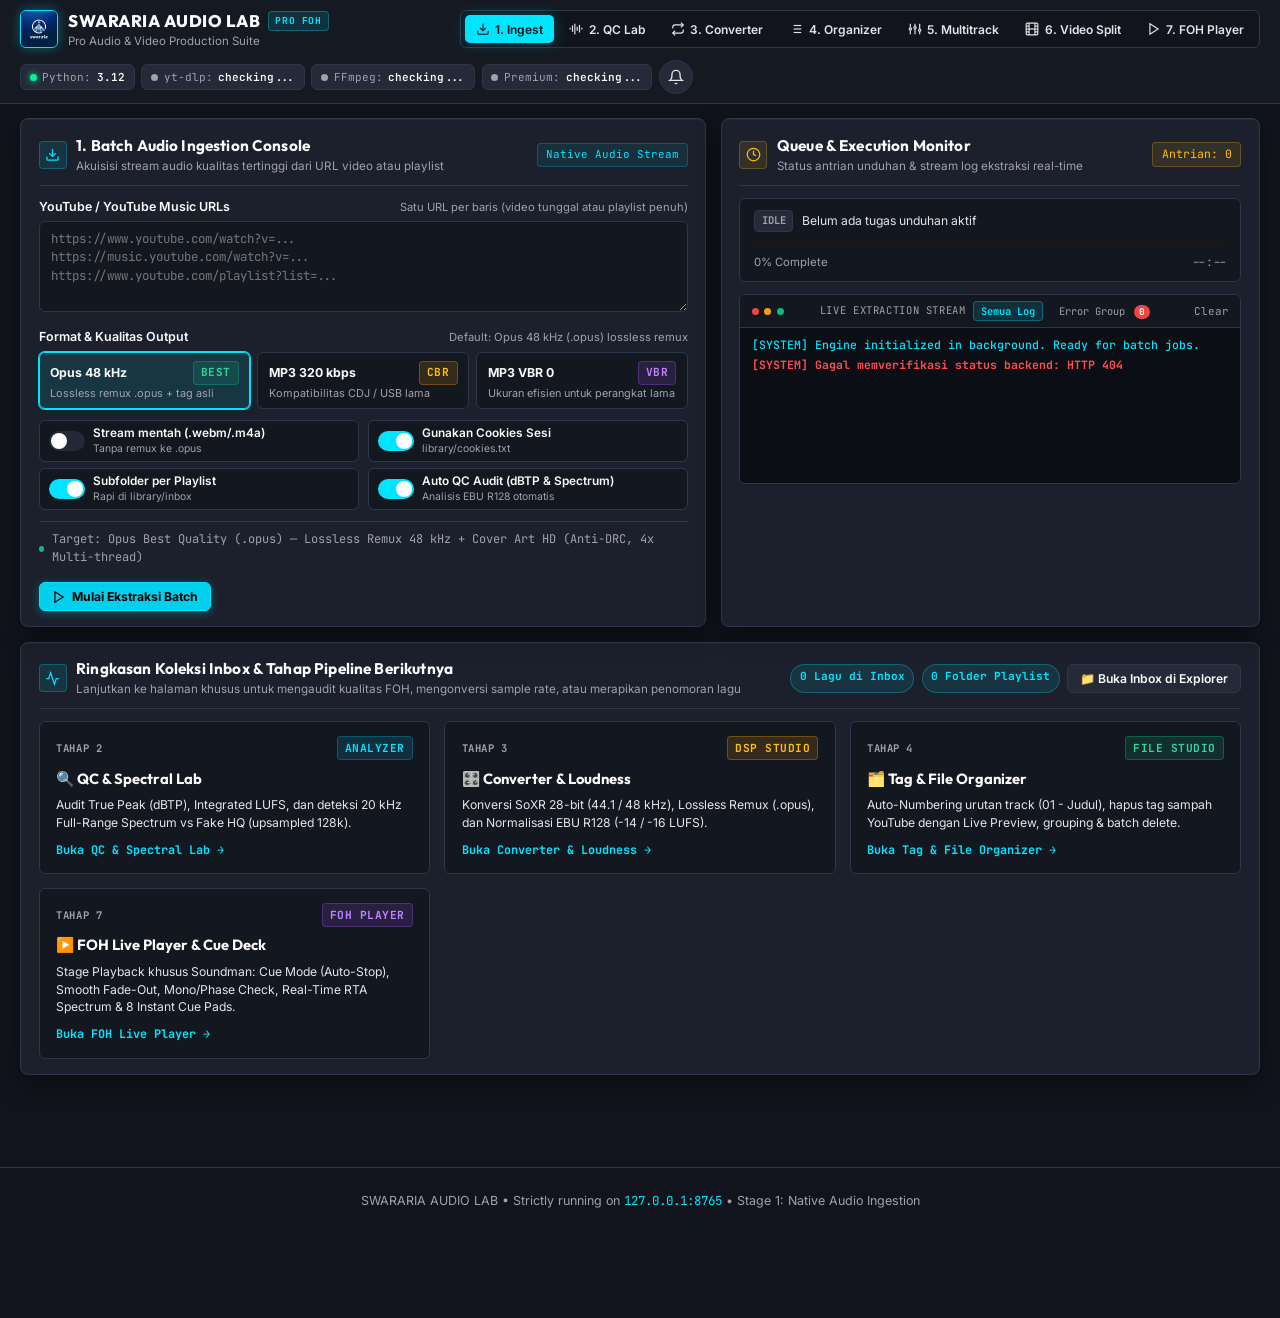
==== commit 8f7b435a: "feat: improve yt-dlp audio stream selectors, thumbnail embedding, and playlist progress tracking" ====
--- a/static/index.html
+++ b/static/index.html
@@ -160,7 +160,7 @@
           <div class="action-footer compact-footer">
             <div class="format-spec-tag">
               <span class="spec-dot" id="specDot"></span>
-              <span id="specText">Target: Opus Best Quality (.opus) — Lossless Remux 48 kHz + Metadata Tag</span>
+              <span id="specText">Target: Opus Best Quality (.opus) — Lossless Remux 48 kHz + Cover Art HD (Anti-DRC, 4x Multi-thread)</span>
             </div>
             <button type="submit" id="btnStartIngest" class="btn-primary">
               <svg viewBox="0 0 24 24" fill="none" stroke="currentColor" stroke-width="2" class="btn-icon">
@@ -215,7 +215,13 @@
                 <span class="tdot yellow"></span>
                 <span class="tdot green"></span>
               </div>
-              <span class="terminal-title">LIVE EXTRACTION STREAM</span>
+              <div class="terminal-filters">
+                <span class="terminal-title">LIVE EXTRACTION STREAM</span>
+                <button type="button" class="term-tab active" id="btnLogFilterAll">Semua Log</button>
+                <button type="button" class="term-tab" id="btnLogFilterErrors">
+                  Error Group <span class="term-error-pill hidden" id="termErrorCount">0</span>
+                </button>
+              </div>
               <button type="button" id="btnClearLogs" class="btn-text">Clear</button>
             </div>
             <div class="terminal-content" id="terminalLogs">
--- a/static/style.css
+++ b/static/style.css
@@ -208,10 +208,14 @@
 
 .dashboard-grid {
   display: grid;
-  grid-template-columns: 1.12fr 0.88fr;
+  grid-template-columns: minmax(0, 1.12fr) minmax(0, 0.88fr);
   gap: 0.9rem;
   margin-bottom: 0.9rem;
   align-items: stretch;
+}
+
+.dashboard-grid > * {
+  min-width: 0;
 }
 
 @media (max-width: 1024px) {
@@ -823,6 +827,7 @@
   border: 1px solid var(--border-subtle);
   border-radius: var(--radius-md);
   padding: 0.7rem 0.85rem;
+  min-width: 0;
 }
 
 .job-meta {
@@ -830,6 +835,7 @@
   align-items: center;
   gap: 0.55rem;
   margin-bottom: 0.5rem;
+  min-width: 0;
 }
 
 .job-status-tag {
@@ -870,6 +876,7 @@
   overflow: hidden;
   text-overflow: ellipsis;
   flex: 1;
+  min-width: 0;
 }
 
 .progress-track {
@@ -938,6 +945,65 @@
   font-size: 0.66rem;
   color: var(--text-muted);
   letter-spacing: 0.06em;
+}
+
+.terminal-filters {
+  display: flex;
+  align-items: center;
+  gap: 0.45rem;
+}
+
+.term-tab {
+  background: transparent;
+  border: 1px solid transparent;
+  color: var(--text-muted);
+  font-family: var(--font-mono);
+  font-size: 0.65rem;
+  padding: 0.12rem 0.45rem;
+  border-radius: var(--radius-sm);
+  cursor: pointer;
+  transition: all 0.15s ease;
+}
+
+.term-tab:hover {
+  color: var(--text-primary);
+  background: var(--bg-surface-elevated);
+}
+
+.term-tab.active {
+  color: #00e5ff;
+  background: rgba(0, 229, 255, 0.12);
+  border-color: rgba(0, 229, 255, 0.3);
+  font-weight: 600;
+}
+
+.term-error-pill {
+  background: #ef4444;
+  color: #ffffff;
+  padding: 0.05rem 0.32rem;
+  border-radius: var(--radius-full);
+  font-size: 0.58rem;
+  font-weight: 700;
+  margin-left: 0.2rem;
+}
+
+.terminal-error-banner {
+  background: rgba(239, 68, 68, 0.12);
+  border: 1px solid rgba(239, 68, 68, 0.35);
+  border-radius: var(--radius-sm);
+  padding: 0.4rem 0.55rem;
+  margin-bottom: 0.45rem;
+  display: flex;
+  align-items: center;
+  gap: 0.45rem;
+  font-size: 0.72rem;
+  color: #fca5a5;
+  font-family: var(--font-mono);
+}
+
+.terminal-error-banner .banner-icon {
+  color: #ef4444;
+  font-weight: 700;
 }
 
 .btn-text {
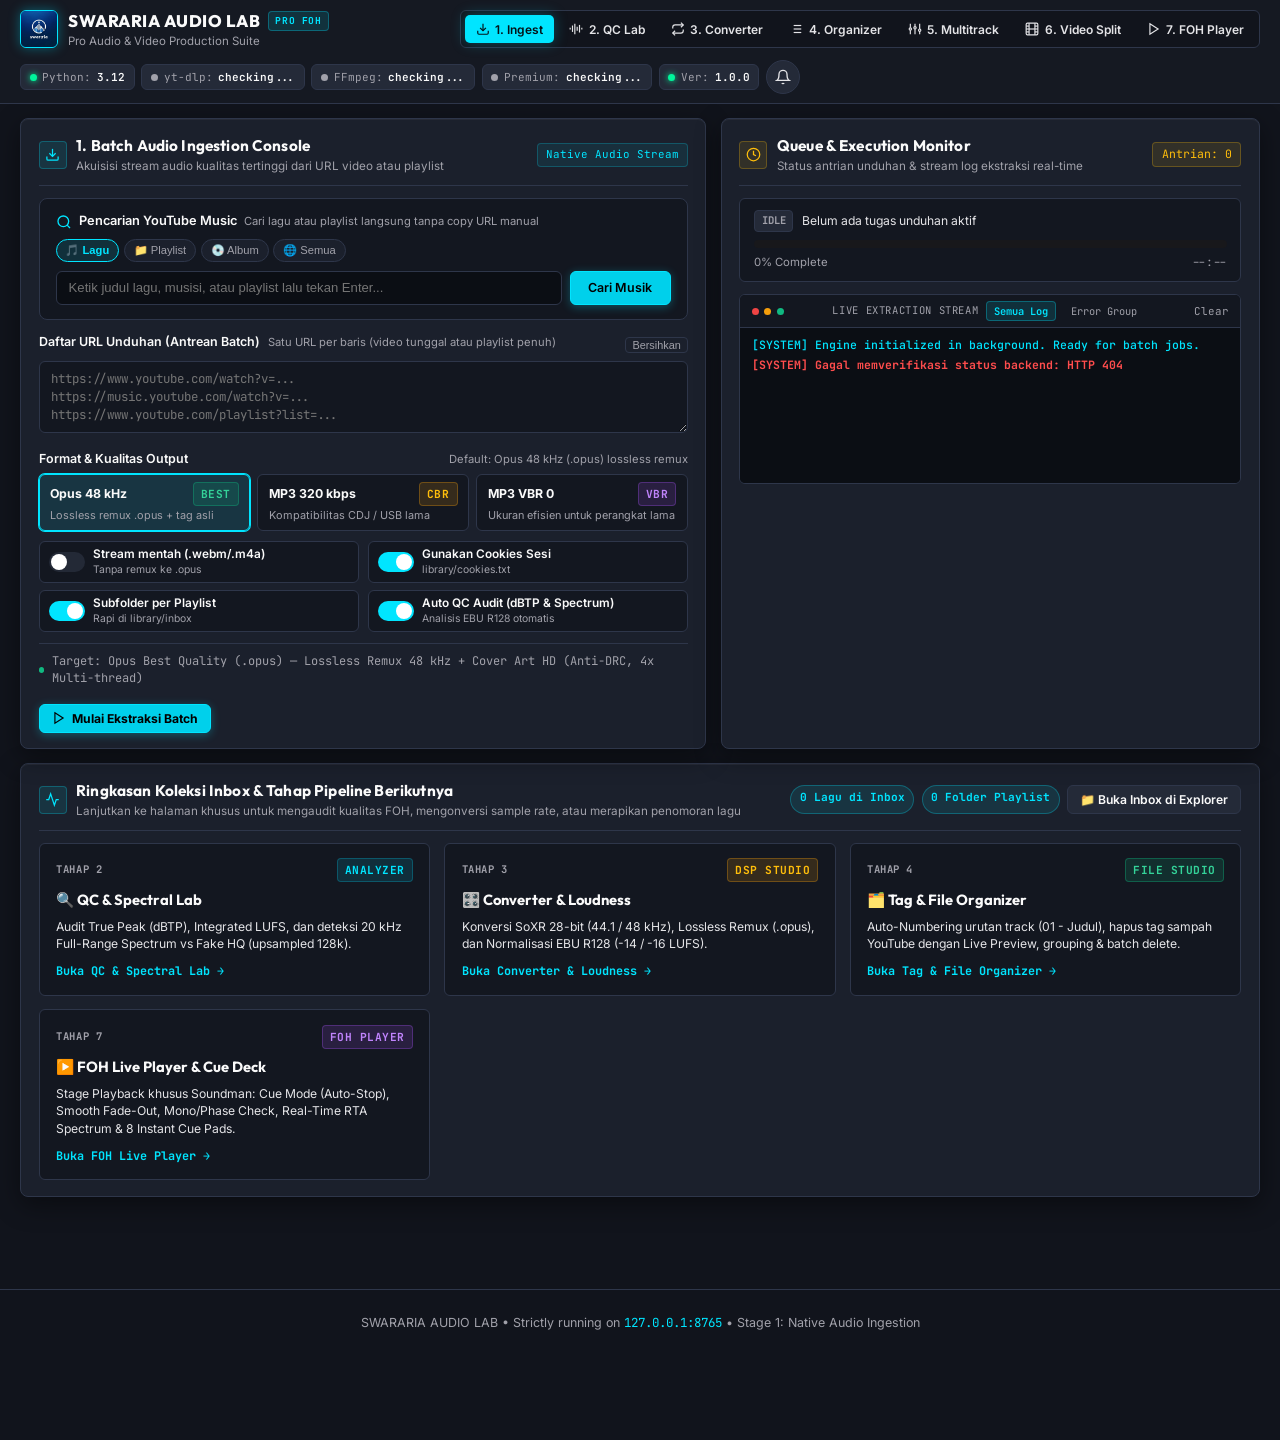
==== commit 9533157a: "feat: add in-app YouTube Music search and CLI search support" ====
--- a/static/index.html
+++ b/static/index.html
@@ -54,16 +54,76 @@
           <span class="panel-badge">Native Audio Stream</span>
         </div>
 
+        <!-- YouTube Music In-App Search Console -->
+        <div class="search-ingest-container">
+          <div class="search-header-row">
+            <label for="ytmSearchInput" class="field-label-prominent">
+              <span class="search-icon-chip">
+                <svg viewBox="0 0 24 24" width="16" height="16" fill="none" stroke="currentColor" stroke-width="2">
+                  <circle cx="11" cy="11" r="8"></circle>
+                  <line x1="21" y1="21" x2="16.65" y2="16.65"></line>
+                </svg>
+              </span>
+              <span>Pencarian YouTube Music</span>
+              <span class="label-hint">Cari lagu atau playlist langsung tanpa copy URL manual</span>
+            </label>
+
+            <div class="search-type-chips" id="searchTypeChips">
+              <button type="button" class="search-chip active" data-type="songs">🎵 Lagu</button>
+              <button type="button" class="search-chip" data-type="playlists">📁 Playlist</button>
+              <button type="button" class="search-chip" data-type="albums">💿 Album</button>
+              <button type="button" class="search-chip" data-type="all">🌐 Semua</button>
+            </div>
+          </div>
+
+          <div class="search-bar-row">
+            <div class="search-input-wrap">
+              <input
+                type="text"
+                id="ytmSearchInput"
+                class="field-input search-text-input"
+                placeholder="Ketik judul lagu, musisi, atau playlist lalu tekan Enter..."
+                autocomplete="off"
+              >
+              <button type="button" id="btnClearSearchInput" class="btn-clear-search hidden" title="Hapus teks pencarian">&times;</button>
+            </div>
+            <button type="button" id="btnYtmSearch" class="btn-primary btn-search-submit">
+              <span id="searchSpinner" class="spinner-small hidden"></span>
+              <span id="searchText">Cari Musik</span>
+            </button>
+          </div>
+
+          <!-- Panel Hasil Pencarian Drawer -->
+          <div id="ytmResultsPanel" class="search-results-drawer hidden">
+            <div class="results-drawer-header">
+              <div class="results-drawer-meta">
+                <span id="resultsCountBadge" class="results-count-pill">0 hasil</span>
+                <span id="resultsQueryBadge" class="results-query-pill"></span>
+              </div>
+              <div class="results-drawer-actions">
+                <button type="button" id="btnSelectAllResults" class="btn-drawer-action">Pilih Semua</button>
+                <button type="button" id="btnAddSelectedResults" class="btn-drawer-action btn-add-selected">+ Masukkan Terpilih</button>
+                <button type="button" id="btnCloseResults" class="btn-drawer-action btn-close-drawer" title="Tutup">✕ Tutup</button>
+              </div>
+            </div>
+            <div id="ytmResultsList" class="search-results-list"></div>
+          </div>
+        </div>
+
         <form id="ingestForm" class="ingest-form compact-settings-stack">
+
           <div class="field-group compact-field">
-            <label for="urlInput" class="field-label">
-              <span>YouTube / YouTube Music URLs</span>
-              <span class="label-hint">Satu URL per baris (video tunggal atau playlist penuh)</span>
-            </label>
+            <div class="field-label-split">
+              <label for="urlInput" class="field-label">
+                <span>Daftar URL Unduhan (Antrean Batch)</span>
+                <span class="label-hint">Satu URL per baris (video tunggal atau playlist penuh)</span>
+              </label>
+              <button type="button" id="btnClearUrls" class="btn-clear-urls" title="Bersihkan daftar URL">Bersihkan</button>
+            </div>
             <textarea
               id="urlInput"
               class="field-textarea"
-              rows="4"
+              rows="3"
               placeholder="https://www.youtube.com/watch?v=...&#10;https://music.youtube.com/watch?v=...&#10;https://www.youtube.com/playlist?list=..."
               required
             ></textarea>
--- a/static/style.css
+++ b/static/style.css
@@ -2727,6 +2727,586 @@
   }
 }
 
-
-
-
+/* Update Checker & Modal Styles */
+.status-pill.clickable-pill {
+  cursor: pointer;
+  transition: all 0.15s ease-in-out;
+  user-select: none;
+}
+
+.status-pill.clickable-pill:hover {
+  border-color: var(--accent-cyan, #06b6d4);
+  background: rgba(6, 182, 212, 0.08);
+}
+
+.status-pill.has-update {
+  border-color: var(--accent-green, #10b981);
+  background: rgba(16, 185, 129, 0.12);
+  color: #34d399;
+}
+
+.status-indicator.update-available {
+  background-color: var(--accent-green, #10b981);
+  box-shadow: 0 0 8px var(--accent-green, #10b981);
+  animation: pulseUpdate 1.6s infinite;
+}
+
+@keyframes pulseUpdate {
+  0%, 100% { opacity: 1; transform: scale(1); }
+  50% { opacity: 0.5; transform: scale(1.25); }
+}
+
+.modal-update-card {
+  max-width: 540px;
+}
+
+.update-banner-card {
+  padding: 1rem 1.1rem;
+  border-radius: var(--radius-md);
+  border: 1px solid var(--border-subtle);
+  background: rgba(255, 255, 255, 0.02);
+  display: flex;
+  flex-direction: column;
+  gap: 0.35rem;
+}
+
+.update-banner-card.has-update {
+  border-color: rgba(16, 185, 129, 0.4);
+  background: rgba(16, 185, 129, 0.06);
+}
+
+.update-banner-card.up-to-date {
+  border-color: rgba(59, 130, 246, 0.4);
+  background: rgba(59, 130, 246, 0.06);
+}
+
+.update-banner-card.error {
+  border-color: rgba(245, 158, 11, 0.4);
+  background: rgba(245, 158, 11, 0.06);
+}
+
+.update-banner-title {
+  font-family: var(--font-heading);
+  font-size: 0.95rem;
+  font-weight: 700;
+  color: var(--text-primary);
+  margin: 0;
+}
+
+.update-banner-card.has-update .update-banner-title {
+  color: #34d399;
+}
+
+.update-banner-sub {
+  font-size: 0.76rem;
+  color: var(--text-muted);
+  margin: 0;
+}
+
+.update-section-title {
+  font-family: var(--font-heading);
+  font-size: 0.8rem;
+  font-weight: 600;
+  color: var(--text-secondary);
+  text-transform: uppercase;
+  letter-spacing: 0.05em;
+  margin: 0.4rem 0 0.15rem 0;
+}
+
+.update-changelog {
+  background: rgba(0, 0, 0, 0.35);
+  border: 1px solid var(--border-subtle);
+  border-radius: var(--radius-sm);
+  padding: 0.75rem;
+  font-family: var(--font-mono);
+  font-size: 0.74rem;
+  line-height: 1.45;
+  color: var(--text-primary);
+  white-space: pre-wrap;
+  word-break: break-word;
+  max-height: 170px;
+  overflow-y: auto;
+  margin: 0;
+}
+
+.update-actions-bar {
+  display: flex;
+  align-items: center;
+  gap: 0.5rem;
+  margin-top: 0.3rem;
+  flex-wrap: wrap;
+}
+
+.btn-update-primary {
+  display: inline-flex;
+  align-items: center;
+  gap: 0.4rem;
+  background: var(--accent-green, #10b981);
+  color: #052e16;
+  font-weight: 700;
+  font-size: 0.78rem;
+  padding: 0.45rem 0.9rem;
+  border-radius: var(--radius-sm);
+  border: none;
+  cursor: pointer;
+  transition: opacity 0.15s ease;
+}
+
+.btn-update-primary:hover:not(:disabled) {
+  opacity: 0.9;
+}
+
+.btn-update-primary:disabled {
+  opacity: 0.55;
+  cursor: not-allowed;
+}
+
+.btn-update-secondary {
+  display: inline-flex;
+  align-items: center;
+  gap: 0.4rem;
+  background: var(--bg-surface-elevated);
+  border: 1px solid var(--border-subtle);
+  color: var(--text-primary);
+  font-size: 0.78rem;
+  padding: 0.45rem 0.85rem;
+  border-radius: var(--radius-sm);
+  cursor: pointer;
+  text-decoration: none;
+  transition: all 0.15s ease;
+}
+
+.btn-update-secondary:hover {
+  border-color: var(--border-focus, #3b82f6);
+}
+
+.update-loading-wrap {
+  display: flex;
+  align-items: center;
+  justify-content: center;
+  gap: 0.6rem;
+  padding: 2rem 1rem;
+  font-size: 0.82rem;
+  color: var(--text-muted);
+}
+
+/* ==========================================================================
+   YOUTUBE MUSIC IN-APP SEARCH WIDGET & DRAWER
+   ========================================================================== */
+.hidden,
+.search-results-drawer.hidden,
+.spinner-small.hidden,
+.btn-clear-search.hidden {
+  display: none !important;
+}
+
+.search-ingest-container {
+  background: var(--bg-recessed);
+  border: 1px solid var(--border-subtle);
+  border-radius: var(--radius-lg);
+  padding: 0.85rem 1rem;
+  margin-bottom: 0.85rem;
+}
+
+.search-header-row {
+  display: flex;
+  align-items: center;
+  justify-content: space-between;
+  gap: 0.5rem;
+  flex-wrap: wrap;
+  margin-bottom: 0.55rem;
+}
+
+.field-label-prominent {
+  display: flex;
+  align-items: center;
+  gap: 0.45rem;
+  font-weight: 600;
+  font-size: 0.8rem;
+  color: var(--text-primary);
+}
+
+.search-icon-chip {
+  display: inline-flex;
+  align-items: center;
+  justify-content: center;
+  color: var(--accent-cyan);
+}
+
+.search-type-chips {
+  display: flex;
+  gap: 0.3rem;
+  align-items: center;
+}
+
+.search-chip {
+  background: var(--bg-surface);
+  border: 1px solid var(--border-subtle);
+  color: var(--text-muted);
+  font-size: 0.7rem;
+  padding: 0.25rem 0.55rem;
+  border-radius: var(--radius-full);
+  cursor: pointer;
+  transition: all 0.14s ease;
+}
+
+.search-chip:hover {
+  border-color: var(--border-strong);
+  color: var(--text-primary);
+}
+
+.search-chip.active {
+  background: rgba(0, 229, 255, 0.12);
+  border-color: var(--accent-cyan);
+  color: var(--accent-cyan);
+  font-weight: 600;
+}
+
+.search-bar-row {
+  display: flex;
+  gap: 0.5rem;
+  align-items: center;
+}
+
+.search-input-wrap {
+  position: relative;
+  flex: 1;
+}
+
+.search-text-input {
+  width: 100%;
+  background: var(--bg-oled);
+  border: 1px solid var(--border-subtle);
+  color: var(--text-primary);
+  padding: 0.55rem 2rem 0.55rem 0.75rem;
+  font-size: 0.82rem;
+  border-radius: var(--radius-md);
+  outline: none;
+  transition: border-color 0.14s ease, box-shadow 0.14s ease;
+}
+
+.search-text-input:focus {
+  border-color: var(--accent-cyan);
+  box-shadow: 0 0 0 2px var(--accent-cyan-glow);
+}
+
+.btn-clear-search {
+  position: absolute;
+  right: 0.5rem;
+  top: 50%;
+  transform: translateY(-50%);
+  background: none;
+  border: none;
+  color: var(--text-muted);
+  font-size: 1.15rem;
+  cursor: pointer;
+  padding: 0 0.3rem;
+  line-height: 1;
+}
+
+.btn-clear-search:hover {
+  color: var(--text-primary);
+}
+
+.btn-search-submit {
+  display: inline-flex;
+  align-items: center;
+  justify-content: center;
+  gap: 0.4rem;
+  padding: 0.55rem 1.1rem;
+  font-size: 0.78rem;
+  font-weight: 600;
+  white-space: nowrap;
+}
+
+.spinner-small {
+  display: inline-block;
+  width: 12px;
+  height: 12px;
+  border: 2px solid rgba(0, 0, 0, 0.25);
+  border-top-color: #000;
+  border-radius: 50%;
+  animation: spin 0.6s linear infinite;
+}
+
+.search-results-drawer {
+  margin-top: 0.65rem;
+  background: var(--bg-oled);
+  border: 1px solid var(--border-strong);
+  border-radius: var(--radius-md);
+  max-height: 380px;
+  overflow-y: auto;
+  box-shadow: 0 8px 24px rgba(0, 0, 0, 0.5);
+}
+
+.results-drawer-header {
+  display: flex;
+  justify-content: space-between;
+  align-items: center;
+  padding: 0.45rem 0.75rem;
+  background: var(--bg-surface);
+  border-bottom: 1px solid var(--border-subtle);
+  position: sticky;
+  top: 0;
+  z-index: 2;
+}
+
+.results-count-pill {
+  font-size: 0.72rem;
+  font-weight: 700;
+  color: var(--accent-cyan);
+  background: rgba(0, 229, 255, 0.1);
+  padding: 2px 8px;
+  border-radius: var(--radius-full);
+  border: 1px solid rgba(0, 229, 255, 0.25);
+}
+
+.results-query-pill {
+  font-size: 0.72rem;
+  color: var(--text-muted);
+  margin-left: 0.4rem;
+  font-style: italic;
+}
+
+.results-drawer-actions {
+  display: flex;
+  gap: 0.35rem;
+  align-items: center;
+}
+
+.btn-drawer-action {
+  font-size: 0.7rem;
+  padding: 3px 8px;
+  background: var(--bg-surface-elevated);
+  border: 1px solid var(--border-subtle);
+  color: var(--text-primary);
+  border-radius: var(--radius-sm);
+  cursor: pointer;
+  transition: all 0.14s ease;
+}
+
+.btn-drawer-action:hover {
+  border-color: var(--accent-cyan);
+  color: var(--accent-cyan);
+}
+
+.btn-add-selected {
+  background: rgba(0, 229, 255, 0.15);
+  border-color: var(--accent-cyan);
+  color: var(--accent-cyan);
+  font-weight: 600;
+}
+
+.btn-close-drawer {
+  background: none;
+  border: none;
+  color: var(--text-muted);
+}
+
+.btn-close-drawer:hover {
+  color: var(--text-primary);
+}
+
+.search-results-list {
+  display: flex;
+  flex-direction: column;
+  gap: 4px;
+  padding: 6px;
+}
+
+.search-result-item {
+  display: flex;
+  align-items: center;
+  gap: 0.65rem;
+  padding: 6px 10px;
+  border-radius: var(--radius-sm);
+  background: var(--bg-surface);
+  transition: background 0.12s ease;
+}
+
+.search-result-item:hover {
+  background: var(--bg-surface-elevated);
+}
+
+.result-checkbox {
+  accent-color: var(--accent-cyan);
+  width: 15px;
+  height: 15px;
+  cursor: pointer;
+}
+
+.result-thumb {
+  width: 44px;
+  height: 44px;
+  object-fit: cover;
+  border-radius: var(--radius-sm);
+  background: var(--bg-recessed);
+  flex-shrink: 0;
+}
+
+.result-thumb-placeholder {
+  width: 44px;
+  height: 44px;
+  display: flex;
+  align-items: center;
+  justify-content: center;
+  background: var(--bg-recessed);
+  border-radius: var(--radius-sm);
+  color: var(--text-muted);
+  flex-shrink: 0;
+}
+
+.result-info {
+  flex: 1;
+  min-width: 0;
+  display: flex;
+  flex-direction: column;
+  gap: 2px;
+}
+
+.result-title-row {
+  display: flex;
+  align-items: center;
+  gap: 0.4rem;
+}
+
+.result-title {
+  font-size: 0.8rem;
+  font-weight: 600;
+  color: var(--text-primary);
+  overflow: hidden;
+  text-overflow: ellipsis;
+  white-space: nowrap;
+}
+
+.result-type-badge {
+  font-size: 0.62rem;
+  font-weight: 700;
+  padding: 1px 5px;
+  border-radius: 2px;
+  text-transform: uppercase;
+  letter-spacing: 0.5px;
+}
+
+.result-type-badge.song {
+  background: rgba(16, 185, 129, 0.18);
+  color: #10b981;
+  border: 1px solid rgba(16, 185, 129, 0.3);
+}
+
+.result-type-badge.playlist {
+  background: rgba(255, 190, 11, 0.18);
+  color: #ffbe0b;
+  border: 1px solid rgba(255, 190, 11, 0.3);
+}
+
+.result-type-badge.album {
+  background: rgba(232, 121, 249, 0.18);
+  color: #e879f9;
+  border: 1px solid rgba(232, 121, 249, 0.3);
+}
+
+.result-meta-row {
+  display: flex;
+  align-items: center;
+  gap: 0.5rem;
+  font-size: 0.72rem;
+  color: var(--text-muted);
+  overflow: hidden;
+  text-overflow: ellipsis;
+  white-space: nowrap;
+}
+
+.result-artist {
+  color: var(--text-secondary);
+  overflow: hidden;
+  text-overflow: ellipsis;
+  white-space: nowrap;
+}
+
+.result-duration {
+  font-family: var(--font-mono);
+  font-size: 0.68rem;
+  color: var(--accent-cyan);
+  background: rgba(0, 229, 255, 0.08);
+  padding: 1px 4px;
+  border-radius: 2px;
+}
+
+.result-actions {
+  display: flex;
+  gap: 0.35rem;
+  align-items: center;
+  flex-shrink: 0;
+}
+
+.btn-result-enqueue {
+  font-size: 0.7rem;
+  padding: 3px 8px;
+  background: var(--bg-recessed);
+  border: 1px solid var(--border-subtle);
+  color: var(--text-primary);
+  border-radius: var(--radius-sm);
+  cursor: pointer;
+  transition: all 0.14s ease;
+}
+
+.btn-result-enqueue:hover {
+  border-color: var(--accent-cyan);
+  color: var(--accent-cyan);
+}
+
+.btn-result-download {
+  font-size: 0.7rem;
+  padding: 3px 8px;
+  background: #00d0eb;
+  color: #000;
+  border: 1px solid #00e5ff;
+  font-weight: 700;
+  border-radius: var(--radius-sm);
+  cursor: pointer;
+  transition: all 0.14s ease;
+}
+
+.btn-result-download:hover {
+  background: #33ecff;
+}
+
+.field-label-split {
+  display: flex;
+  justify-content: space-between;
+  align-items: center;
+  margin-bottom: 0.25rem;
+}
+
+.btn-clear-urls {
+  font-size: 0.68rem;
+  background: none;
+  border: 1px solid var(--border-subtle);
+  color: var(--text-muted);
+  padding: 1px 6px;
+  border-radius: var(--radius-sm);
+  cursor: pointer;
+  transition: all 0.14s ease;
+}
+
+.btn-clear-urls:hover {
+  color: var(--accent-red);
+  border-color: var(--accent-red);
+}
+
+.results-empty-state {
+  display: flex;
+  flex-direction: column;
+  align-items: center;
+  justify-content: center;
+  padding: 2rem 1rem;
+  gap: 0.4rem;
+  color: var(--text-muted);
+  font-size: 0.8rem;
+}
+
+
+
+
+
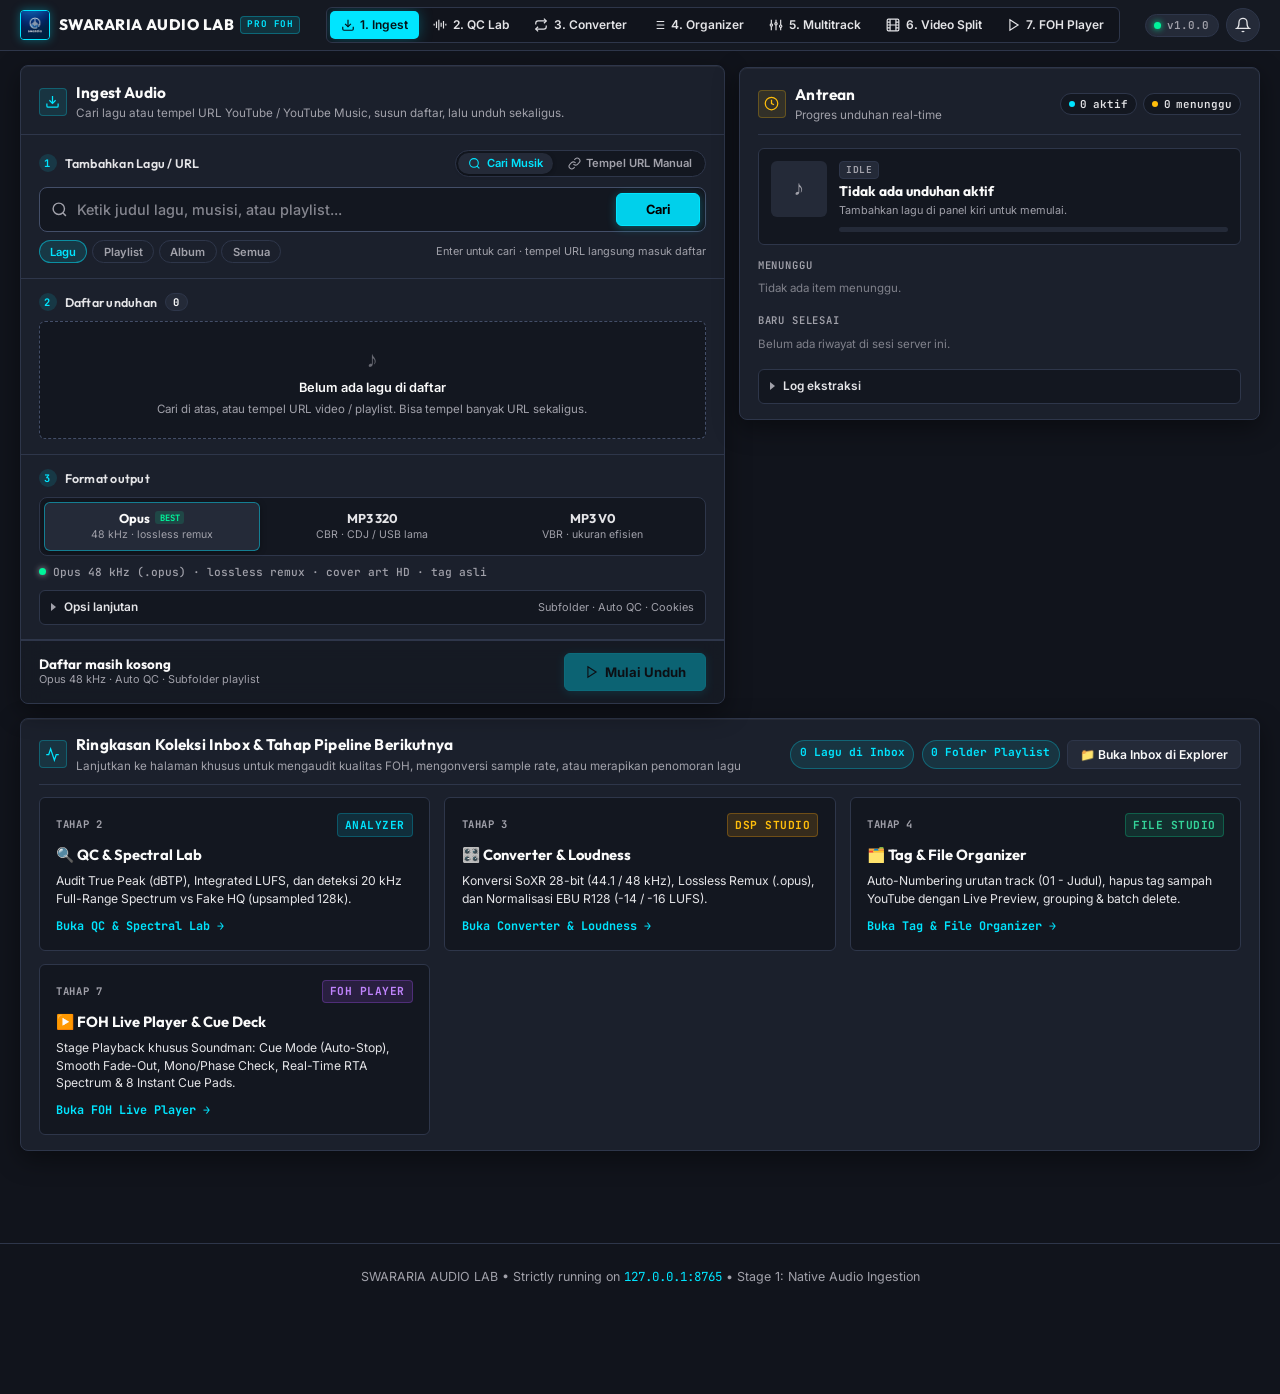
==== commit db9221ec: "feat: revamp batch audio ingestion UI with omnibox search and staging workflow" ====
--- a/static/index.html
+++ b/static/index.html
@@ -11,6 +11,7 @@
   <link href="https://fonts.googleapis.com/css2?family=Inter:wght@400;500;600;700&family=JetBrains+Mono:wght@400;500;700&family=Outfit:wght@500;600;700;800&display=swap" rel="stylesheet">
   <link rel="stylesheet" href="/static/style.css">
   <link rel="stylesheet" href="/static/player.css">
+  <link rel="stylesheet" href="/static/ingest.css">
 </head>
 <body class="dark-theme" data-page="ingest">
   <!-- Top Navigation & System Status Bar (Shared Component mounted via ui-shared.js) -->
@@ -33,11 +34,10 @@
       </div>
     </div>
 
-    <!-- Top Grid: Ingestion Console + Queue Monitor -->
-    <div class="dashboard-grid">
-      <!-- Batch Ingestion Panel -->
-      <section class="console-card ingestion-panel" aria-labelledby="ingestionHeading">
-        <div class="panel-header">
+    <div class="ing-layout">
+      <!-- ================= LEFT: Composer (Find → Stage → Configure → Start) ================= -->
+      <section class="console-card ing-composer" aria-labelledby="ingestionHeading">
+        <div class="ing-composer-head">
           <div class="panel-title-wrap">
             <span class="icon-chip">
               <svg viewBox="0 0 24 24" fill="none" stroke="currentColor" stroke-width="2">
@@ -47,194 +47,228 @@
               </svg>
             </span>
             <div>
-              <h2 id="ingestionHeading">1. Batch Audio Ingestion Console</h2>
-              <p class="panel-sub">Akuisisi stream audio kualitas tertinggi dari URL video atau playlist</p>
-            </div>
-          </div>
-          <span class="panel-badge">Native Audio Stream</span>
-        </div>
-
-        <!-- YouTube Music In-App Search Console -->
-        <div class="search-ingest-container">
-          <div class="search-header-row">
-            <label for="ytmSearchInput" class="field-label-prominent">
-              <span class="search-icon-chip">
-                <svg viewBox="0 0 24 24" width="16" height="16" fill="none" stroke="currentColor" stroke-width="2">
+              <h2 id="ingestionHeading">Ingest Audio</h2>
+              <p class="panel-sub">Cari lagu atau tempel URL YouTube / YouTube Music, susun daftar, lalu unduh sekaligus.</p>
+            </div>
+          </div>
+        </div>
+
+        <!-- Step 1: Tambahkan Lagu atau Tempel URL -->
+        <div class="ing-step">
+          <div class="ing-step-label">
+            <span class="ing-step-num">1</span>
+            <span>Tambahkan Lagu / URL</span>
+            <div class="ing-mode-tabs" role="tablist" aria-label="Metode input lagu">
+              <button type="button" class="ing-mode-tab active" id="tabModeSearch" role="tab" aria-selected="true" aria-controls="searchModeContainer">
+                <svg viewBox="0 0 24 24" width="13" height="13" fill="none" stroke="currentColor" stroke-width="2">
+                  <circle cx="11" cy="11" r="8"></circle>
+                  <line x1="21" y1="21" x2="16.65" y2="16.65"></line>
+                </svg>
+                <span>Cari Musik</span>
+              </button>
+              <button type="button" class="ing-mode-tab" id="tabModeManual" role="tab" aria-selected="false" aria-controls="manualModeContainer">
+                <svg viewBox="0 0 24 24" width="13" height="13" fill="none" stroke="currentColor" stroke-width="2">
+                  <path d="M10 13a5 5 0 0 0 7.54.54l3-3a5 5 0 0 0-7.07-7.07l-1.72 1.71"></path>
+                  <path d="M14 11a5 5 0 0 0-7.54-.54l-3 3a5 5 0 0 0 7.07 7.07l1.71-1.71"></path>
+                </svg>
+                <span>Tempel URL Manual</span>
+              </button>
+            </div>
+          </div>
+
+          <!-- Mode 1: Search Console -->
+          <div id="searchModeContainer" class="ing-mode-content">
+            <div class="ing-omnibox" id="ingOmnibox">
+              <span class="ing-omnibox-icon" id="omniIcon" aria-hidden="true">
+                <svg viewBox="0 0 24 24" fill="none" stroke="currentColor" stroke-width="2">
                   <circle cx="11" cy="11" r="8"></circle>
                   <line x1="21" y1="21" x2="16.65" y2="16.65"></line>
                 </svg>
               </span>
-              <span>Pencarian YouTube Music</span>
-              <span class="label-hint">Cari lagu atau playlist langsung tanpa copy URL manual</span>
-            </label>
-
-            <div class="search-type-chips" id="searchTypeChips">
-              <button type="button" class="search-chip active" data-type="songs">🎵 Lagu</button>
-              <button type="button" class="search-chip" data-type="playlists">📁 Playlist</button>
-              <button type="button" class="search-chip" data-type="albums">💿 Album</button>
-              <button type="button" class="search-chip" data-type="all">🌐 Semua</button>
-            </div>
-          </div>
-
-          <div class="search-bar-row">
-            <div class="search-input-wrap">
               <input
                 type="text"
-                id="ytmSearchInput"
-                class="field-input search-text-input"
-                placeholder="Ketik judul lagu, musisi, atau playlist lalu tekan Enter..."
+                id="omniInput"
+                class="ing-omnibox-input"
+                placeholder="Ketik judul lagu, musisi, atau playlist..."
                 autocomplete="off"
+                spellcheck="false"
+                aria-label="Cari lagu atau tempel URL"
+                aria-describedby="omniHint"
               >
-              <button type="button" id="btnClearSearchInput" class="btn-clear-search hidden" title="Hapus teks pencarian">&times;</button>
-            </div>
-            <button type="button" id="btnYtmSearch" class="btn-primary btn-search-submit">
-              <span id="searchSpinner" class="spinner-small hidden"></span>
-              <span id="searchText">Cari Musik</span>
-            </button>
-          </div>
-
-          <!-- Panel Hasil Pencarian Drawer -->
-          <div id="ytmResultsPanel" class="search-results-drawer hidden">
-            <div class="results-drawer-header">
-              <div class="results-drawer-meta">
-                <span id="resultsCountBadge" class="results-count-pill">0 hasil</span>
-                <span id="resultsQueryBadge" class="results-query-pill"></span>
+              <button type="button" id="btnOmniClear" class="ing-omnibox-clear hidden" title="Hapus teks" aria-label="Hapus teks">&times;</button>
+              <button type="button" id="btnOmniSubmit" class="btn-primary ing-omnibox-submit">
+                <span id="omniSpinner" class="spinner-small hidden"></span>
+                <span id="omniSubmitText">Cari</span>
+              </button>
+            </div>
+
+            <div class="ing-omnibox-meta">
+              <div class="ing-chips" id="searchTypeChips" role="radiogroup" aria-label="Jenis pencarian">
+                <button type="button" class="ing-chip active" data-type="songs" role="radio" aria-checked="true">Lagu</button>
+                <button type="button" class="ing-chip" data-type="playlists" role="radio" aria-checked="false">Playlist</button>
+                <button type="button" class="ing-chip" data-type="albums" role="radio" aria-checked="false">Album</button>
+                <button type="button" class="ing-chip" data-type="all" role="radio" aria-checked="false">Semua</button>
               </div>
-              <div class="results-drawer-actions">
-                <button type="button" id="btnSelectAllResults" class="btn-drawer-action">Pilih Semua</button>
-                <button type="button" id="btnAddSelectedResults" class="btn-drawer-action btn-add-selected">+ Masukkan Terpilih</button>
-                <button type="button" id="btnCloseResults" class="btn-drawer-action btn-close-drawer" title="Tutup">✕ Tutup</button>
+              <span class="ing-hint" id="omniHint">Tekan Enter untuk mencari &middot; tempel URL juga didukung</span>
+            </div>
+
+            <!-- Search results -->
+            <div id="ytmResultsPanel" class="ing-results hidden" aria-live="polite">
+              <div class="ing-results-head">
+                <span class="ing-results-title" id="resultsTitle">Hasil pencarian</span>
+                <div class="ing-results-actions">
+                  <button type="button" id="btnAddAllResults" class="ing-link-btn">Tambah semua</button>
+                  <button type="button" id="btnCloseResults" class="ing-icon-btn" title="Tutup hasil (Esc)" aria-label="Tutup hasil">&times;</button>
+                </div>
               </div>
-            </div>
-            <div id="ytmResultsList" class="search-results-list"></div>
-          </div>
-        </div>
-
-        <form id="ingestForm" class="ingest-form compact-settings-stack">
-
-          <div class="field-group compact-field">
-            <div class="field-label-split">
-              <label for="urlInput" class="field-label">
-                <span>Daftar URL Unduhan (Antrean Batch)</span>
-                <span class="label-hint">Satu URL per baris (video tunggal atau playlist penuh)</span>
+              <div id="ytmResultsList" class="ing-results-list" role="list"></div>
+            </div>
+          </div>
+
+          <!-- Mode 2: Dedicated Manual Batch URL Textarea -->
+          <div id="manualModeContainer" class="ing-mode-content hidden">
+            <div class="ing-manual-box">
+              <div class="ing-manual-head">
+                <span class="ing-hint">Tempel satu atau banyak URL (satu URL per baris):</span>
+                <button type="button" id="btnClearManualUrls" class="ing-link-btn" title="Bersihkan kotak URL">Bersihkan</button>
+              </div>
+              <textarea
+                id="manualUrlInput"
+                class="ing-manual-textarea"
+                rows="3"
+                placeholder="https://www.youtube.com/watch?v=...&#10;https://music.youtube.com/watch?v=...&#10;https://www.youtube.com/playlist?list=..."
+                spellcheck="false"
+                aria-label="Daftar URL Unduhan Manual"
+              ></textarea>
+              <div class="ing-manual-foot">
+                <span class="ing-hint" id="manualCountHint">Video tunggal atau playlist utuh didukung</span>
+                <button type="button" id="btnAddManualUrls" class="btn-primary ing-manual-submit">
+                  <svg viewBox="0 0 24 24" width="14" height="14" fill="none" stroke="currentColor" stroke-width="2" class="btn-icon">
+                    <line x1="12" y1="5" x2="12" y2="19"></line>
+                    <line x1="5" y1="12" x2="19" y2="12"></line>
+                  </svg>
+                  <span>Masukkan ke Daftar</span>
+                </button>
+              </div>
+            </div>
+          </div>
+        </div>
+
+        <!-- Step 2: Staging list -->
+        <div class="ing-step">
+          <div class="ing-step-label">
+            <span class="ing-step-num">2</span>Daftar unduhan
+            <span class="ing-count-pill" id="stagingCount">0</span>
+            <button type="button" id="btnClearStaging" class="ing-link-btn ing-push-right hidden">Kosongkan</button>
+          </div>
+          <div class="ing-staging" id="stagingList" role="list" aria-label="Daftar unduhan"></div>
+          <div class="ing-staging-empty" id="stagingEmpty">
+            <div class="ing-empty-icon" aria-hidden="true">♪</div>
+            <p class="ing-empty-title">Belum ada lagu di daftar</p>
+            <p class="ing-empty-sub">Cari di atas, atau tempel URL video / playlist. Bisa tempel banyak URL sekaligus.</p>
+          </div>
+        </div>
+
+        <!-- Step 3: Output settings -->
+        <div class="ing-step">
+          <div class="ing-step-label"><span class="ing-step-num">3</span>Format output</div>
+          <div class="ing-segmented" role="radiogroup" aria-label="Format output">
+            <label class="ing-seg">
+              <input type="radio" name="audioFormat" value="opus" checked>
+              <span class="ing-seg-body">
+                <span class="ing-seg-title">Opus <span class="ing-seg-tag emerald">BEST</span></span>
+                <span class="ing-seg-desc">48 kHz &middot; lossless remux</span>
+              </span>
+            </label>
+            <label class="ing-seg">
+              <input type="radio" name="audioFormat" value="mp3_320k">
+              <span class="ing-seg-body">
+                <span class="ing-seg-title">MP3 320</span>
+                <span class="ing-seg-desc">CBR &middot; CDJ / USB lama</span>
+              </span>
+            </label>
+            <label class="ing-seg">
+              <input type="radio" name="audioFormat" value="mp3_vbr0">
+              <span class="ing-seg-body">
+                <span class="ing-seg-title">MP3 V0</span>
+                <span class="ing-seg-desc">VBR &middot; ukuran efisien</span>
+              </span>
+            </label>
+          </div>
+          <p class="ing-spec" id="specLine">
+            <span class="ing-spec-dot" id="specDot"></span>
+            <span id="specText">Opus 48 kHz (.opus) · cover art HD · tag asli</span>
+          </p>
+
+          <details class="ing-advanced" id="advancedPanel">
+            <summary>
+              <span class="ing-adv-caret" aria-hidden="true"></span>
+              <span class="ing-adv-title">Opsi lanjutan</span>
+              <span class="ing-adv-summary" id="advancedSummary"></span>
+            </summary>
+            <div class="ing-adv-grid">
+              <label class="ing-switch" id="rawWebmToggleWrap">
+                <input type="checkbox" id="optRawWebm">
+                <span class="ing-switch-track" aria-hidden="true"></span>
+                <span class="ing-switch-text">
+                  <span class="ing-switch-title">Stream mentah (.webm/.m4a)</span>
+                  <span class="ing-switch-hint" data-default-hint="Tanpa remux ke .opus">Tanpa remux ke .opus</span>
+                </span>
               </label>
-              <button type="button" id="btnClearUrls" class="btn-clear-urls" title="Bersihkan daftar URL">Bersihkan</button>
-            </div>
-            <textarea
-              id="urlInput"
-              class="field-textarea"
-              rows="3"
-              placeholder="https://www.youtube.com/watch?v=...&#10;https://music.youtube.com/watch?v=...&#10;https://www.youtube.com/playlist?list=..."
-              required
-            ></textarea>
-          </div>
-
-          <div class="field-group compact-field">
-            <label class="field-label">
-              <span>Format &amp; Kualitas Output</span>
-              <span class="label-hint">Default: Opus 48 kHz (.opus) lossless remux</span>
-            </label>
-            <div class="seg-grid three-cols">
-              <label class="seg-option">
-                <input type="radio" name="audioFormat" value="opus" checked>
-                <div class="seg-option-body">
-                  <div class="seg-option-top">
-                    <span class="seg-option-title">Opus 48 kHz</span>
-                    <span class="format-badge emerald">BEST</span>
-                  </div>
-                  <span class="seg-option-desc">Lossless remux .opus + tag asli</span>
-                </div>
+              <label class="ing-switch" id="keepOpusToggleWrap">
+                <input type="checkbox" id="optKeepOpus">
+                <span class="ing-switch-track" aria-hidden="true"></span>
+                <span class="ing-switch-text">
+                  <span class="ing-switch-title">Simpan master Opus</span>
+                  <span class="ing-switch-hint" data-default-hint="File .webm asli ikut disimpan">File .webm asli ikut disimpan</span>
+                </span>
               </label>
-
-              <label class="seg-option">
-                <input type="radio" name="audioFormat" value="mp3_320k">
-                <div class="seg-option-body">
-                  <div class="seg-option-top">
-                    <span class="seg-option-title">MP3 320 kbps</span>
-                    <span class="format-badge gold">CBR</span>
-                  </div>
-                  <span class="seg-option-desc">Kompatibilitas CDJ / USB lama</span>
-                </div>
+              <label class="ing-switch">
+                <input type="checkbox" id="optPlaylist" checked>
+                <span class="ing-switch-track" aria-hidden="true"></span>
+                <span class="ing-switch-text">
+                  <span class="ing-switch-title">Subfolder per playlist</span>
+                  <span class="ing-switch-hint">Rapi di library/inbox</span>
+                </span>
               </label>
-
-              <label class="seg-option">
-                <input type="radio" name="audioFormat" value="mp3_vbr0">
-                <div class="seg-option-body">
-                  <div class="seg-option-top">
-                    <span class="seg-option-title">MP3 VBR 0</span>
-                    <span class="format-badge purple">VBR</span>
-                  </div>
-                  <span class="seg-option-desc">Ukuran efisien untuk perangkat lama</span>
-                </div>
+              <label class="ing-switch">
+                <input type="checkbox" id="optAutoScan" checked>
+                <span class="ing-switch-track" aria-hidden="true"></span>
+                <span class="ing-switch-text">
+                  <span class="ing-switch-title">Auto QC audit</span>
+                  <span class="ing-switch-hint">True Peak, LUFS &amp; spectrum</span>
+                </span>
               </label>
-            </div>
-          </div>
-
-          <div class="options-row compact-options-grid">
-            <label class="custom-toggle" id="rawWebmToggleWrap" title="Default (Nonaktif): Menghasilkan file .opus standar. Aktifkan jika ingin file wadah mentah asli YouTube (.webm / .m4a)">
-              <input type="checkbox" id="optRawWebm">
-              <span class="toggle-slider"></span>
-              <div class="toggle-text-wrap">
-                <span class="toggle-text">Stream mentah (.webm/.m4a)</span>
-                <span class="toggle-hint">Tanpa remux ke .opus</span>
-              </div>
-            </label>
-
-            <label class="custom-toggle" id="keepOpusToggleWrap" title="Simpan juga file asli Opus 48 kHz saat mengunduh MP3">
-              <input type="checkbox" id="optKeepOpus">
-              <span class="toggle-slider"></span>
-              <div class="toggle-text-wrap">
-                <span class="toggle-text">Simpan master Opus (.webm)</span>
-                <span class="toggle-hint">Saat download mode MP3</span>
-              </div>
-            </label>
-
-            <label class="custom-toggle" title="Gunakan file sesi YouTube (library/cookies.txt)">
-              <input type="checkbox" id="optUseCookies" checked>
-              <span class="toggle-slider"></span>
-              <div class="toggle-text-wrap">
-                <span class="toggle-text">Gunakan Cookies Sesi</span>
-                <span class="toggle-hint">library/cookies.txt</span>
-              </div>
-            </label>
-
-            <label class="custom-toggle" title="Otomatis buat subfolder dengan nama playlist di dalam library/inbox">
-              <input type="checkbox" id="optPlaylist" checked>
-              <span class="toggle-slider"></span>
-              <div class="toggle-text-wrap">
-                <span class="toggle-text">Subfolder per Playlist</span>
-                <span class="toggle-hint">Rapi di library/inbox</span>
-              </div>
-            </label>
-
-            <label class="custom-toggle" title="Otomatis hitung True Peak (dBTP), LUFS &amp; Frequency Spectrum setelah unduhan selesai">
-              <input type="checkbox" id="optAutoScan" checked>
-              <span class="toggle-slider"></span>
-              <div class="toggle-text-wrap">
-                <span class="toggle-text">Auto QC Audit (dBTP &amp; Spectrum)</span>
-                <span class="toggle-hint">Analisis EBU R128 otomatis</span>
-              </div>
-            </label>
-          </div>
-
-          <div class="action-footer compact-footer">
-            <div class="format-spec-tag">
-              <span class="spec-dot" id="specDot"></span>
-              <span id="specText">Target: Opus Best Quality (.opus) — Lossless Remux 48 kHz + Cover Art HD (Anti-DRC, 4x Multi-thread)</span>
-            </div>
-            <button type="submit" id="btnStartIngest" class="btn-primary">
-              <svg viewBox="0 0 24 24" fill="none" stroke="currentColor" stroke-width="2" class="btn-icon">
-                <polygon points="5 3 19 12 5 21 5 3"></polygon>
-              </svg>
-              <span>Mulai Ekstraksi Batch</span>
-            </button>
-          </div>
-        </form>
+              <label class="ing-switch">
+                <input type="checkbox" id="optUseCookies" checked>
+                <span class="ing-switch-track" aria-hidden="true"></span>
+                <span class="ing-switch-text">
+                  <span class="ing-switch-title">Gunakan cookies sesi</span>
+                  <span class="ing-switch-hint">library/cookies.txt</span>
+                </span>
+              </label>
+            </div>
+          </details>
+        </div>
+
+        <!-- Sticky action bar -->
+        <div class="ing-actionbar">
+          <div class="ing-actionbar-info">
+            <span class="ing-actionbar-main" id="actionSummaryMain">Daftar masih kosong</span>
+            <span class="ing-actionbar-sub" id="actionSummarySub">Opus 48 kHz</span>
+          </div>
+          <button type="button" id="btnStartIngest" class="btn-primary ing-start-btn" disabled>
+            <svg viewBox="0 0 24 24" fill="none" stroke="currentColor" stroke-width="2" class="btn-icon">
+              <polygon points="5 3 19 12 5 21 5 3"></polygon>
+            </svg>
+            <span id="btnStartText">Mulai Unduh</span>
+          </button>
+        </div>
       </section>
 
-      <!-- Active Queue & Real-time Progress Monitor -->
-      <section class="console-card monitor-panel" aria-labelledby="monitorHeading">
-        <div class="panel-header">
+      <!-- ================= RIGHT: Queue Monitor ================= -->
+      <section class="console-card ing-monitor" aria-labelledby="monitorHeading">
+        <div class="ing-monitor-head">
           <div class="panel-title-wrap">
             <span class="icon-chip accent-amber">
               <svg viewBox="0 0 24 24" fill="none" stroke="currentColor" stroke-width="2">
@@ -243,44 +277,58 @@
               </svg>
             </span>
             <div>
-              <h2 id="monitorHeading">Queue &amp; Execution Monitor</h2>
-              <p class="panel-sub">Status antrian unduhan &amp; stream log ekstraksi real-time</p>
-            </div>
-          </div>
-          <span class="queue-counter" id="queueCounter">Antrian: 0</span>
-        </div>
-
-        <!-- Active Progress Container -->
-        <div class="monitor-body">
-          <div class="active-job-box" id="activeJobBox">
-            <div class="job-meta">
-              <span class="job-status-tag" id="jobStatusTag">IDLE</span>
-              <span class="job-url-label" id="jobUrlLabel">Belum ada tugas unduhan aktif</span>
-            </div>
-
-            <div class="progress-track">
-              <div class="progress-fill" id="progressFill" style="width: 0%;"></div>
-            </div>
-            <div class="progress-legend">
-              <span id="progressText">0% Complete</span>
-              <span id="progressETA" class="mono-stat">--:--</span>
-            </div>
-          </div>
-
-          <!-- Live Terminal Output Console -->
-          <div class="terminal-container">
+              <h2 id="monitorHeading">Antrean</h2>
+              <p class="panel-sub">Progres unduhan real-time</p>
+            </div>
+          </div>
+          <div class="ing-stat-row">
+            <span class="ing-stat" title="Sedang diproses"><span class="ing-stat-dot cyan"></span><span id="statActive">0</span> aktif</span>
+            <span class="ing-stat" title="Menunggu giliran"><span class="ing-stat-dot amber"></span><span id="queueCounter">0</span> menunggu</span>
+          </div>
+        </div>
+
+        <!-- Active job -->
+        <div class="ing-now" id="activeJobBox" data-state="idle">
+          <div class="ing-now-art" id="activeJobArt" aria-hidden="true">♪</div>
+          <div class="ing-now-body">
+            <div class="ing-now-top">
+              <span class="ing-status" id="jobStatusTag">IDLE</span>
+              <span class="ing-now-pct mono-stat" id="progressText"></span>
+            </div>
+            <div class="ing-now-title" id="activeJobTitle">Tidak ada unduhan aktif</div>
+            <div class="ing-now-sub" id="jobUrlLabel">Tambahkan lagu di panel kiri untuk memulai.</div>
+            <div class="ing-progress" role="progressbar" aria-labelledby="activeJobTitle" aria-valuemin="0" aria-valuemax="100" id="progressBar">
+              <div class="ing-progress-fill" id="progressFill" style="width: 0%;"></div>
+            </div>
+          </div>
+        </div>
+
+        <!-- Waiting list -->
+        <div class="ing-section" id="waitingSection">
+          <div class="ing-section-label">Menunggu</div>
+          <ol class="ing-qlist" id="waitingList"></ol>
+          <p class="ing-section-empty" id="waitingEmpty">Tidak ada item menunggu.</p>
+        </div>
+
+        <!-- Recent history -->
+        <div class="ing-section">
+          <div class="ing-section-label">Baru selesai</div>
+          <ol class="ing-qlist" id="historyList"></ol>
+          <p class="ing-section-empty" id="historyEmpty">Belum ada riwayat di sesi server ini.</p>
+        </div>
+
+        <!-- Collapsible log -->
+        <details class="ing-log" id="logPanel">
+          <summary>
+            <span class="ing-adv-caret" aria-hidden="true"></span>
+            <span class="ing-adv-title">Log ekstraksi</span>
+            <span class="term-error-pill hidden" id="termErrorCount">0</span>
+          </summary>
+          <div class="terminal-container ing-terminal">
             <div class="terminal-bar">
-              <div class="terminal-dots">
-                <span class="tdot red"></span>
-                <span class="tdot yellow"></span>
-                <span class="tdot green"></span>
-              </div>
               <div class="terminal-filters">
-                <span class="terminal-title">LIVE EXTRACTION STREAM</span>
-                <button type="button" class="term-tab active" id="btnLogFilterAll">Semua Log</button>
-                <button type="button" class="term-tab" id="btnLogFilterErrors">
-                  Error Group <span class="term-error-pill hidden" id="termErrorCount">0</span>
-                </button>
+                <button type="button" class="term-tab active" id="btnLogFilterAll">Semua</button>
+                <button type="button" class="term-tab" id="btnLogFilterErrors">Error &amp; peringatan</button>
               </div>
               <button type="button" id="btnClearLogs" class="btn-text">Clear</button>
             </div>
@@ -288,7 +336,7 @@
               <p class="log-line info">[SYSTEM] Engine initialized in background. Ready for batch jobs.</p>
             </div>
           </div>
-        </div>
+        </details>
       </section>
     </div>
 
--- a/static/style.css
+++ b/static/style.css
@@ -61,14 +61,14 @@
   overflow-x: hidden;
 }
 
-/* Header Bar (Compact Shadcn Navbar) */
+/* Header Bar (Compact Studio Navbar) */
 .app-header {
   display: flex;
-  flex-wrap: wrap;
+  flex-wrap: nowrap;
   justify-content: space-between;
   align-items: center;
-  gap: 0.65rem 1rem;
-  padding: 0.55rem 1.25rem;
+  gap: 0.85rem;
+  padding: 0.42rem 1.25rem;
   background-color: var(--bg-surface-glass);
   backdrop-filter: blur(12px);
   -webkit-backdrop-filter: blur(12px);
@@ -76,20 +76,21 @@
   position: sticky;
   top: 0;
   z-index: 50;
+  min-height: 48px;
 }
 
 .brand {
   display: flex;
   align-items: center;
-  gap: 0.65rem;
+  gap: 0.55rem;
   flex-shrink: 0;
 }
 
 .brand-icon {
-  width: 38px;
-  height: 38px;
+  width: 30px;
+  height: 30px;
   flex-shrink: 0;
-  border-radius: var(--radius-md);
+  border-radius: var(--radius-sm);
   background: #002b6b;
   border: 1.5px solid var(--accent-cyan);
   display: flex;
@@ -97,7 +98,7 @@
   justify-content: center;
   color: #fff;
   overflow: hidden;
-  box-shadow: 0 0 12px rgba(0, 229, 255, 0.35);
+  box-shadow: 0 0 10px rgba(0, 229, 255, 0.35);
 }
 
 .brand-logo-img {
@@ -108,26 +109,26 @@
 }
 
 .brand-icon svg {
-  width: 18px;
-  height: 18px;
+  width: 16px;
+  height: 16px;
   flex-shrink: 0;
 }
 
 .brand-title {
   font-family: var(--font-heading);
-  font-size: 1.05rem;
+  font-size: 0.95rem;
   font-weight: 800;
   letter-spacing: 0.03em;
   display: flex;
   align-items: center;
-  gap: 0.45rem;
+  gap: 0.4rem;
   white-space: nowrap;
 }
 
 .badge-studio {
   font-family: var(--font-mono);
-  font-size: 0.6rem;
-  padding: 0.12rem 0.42rem;
+  font-size: 0.58rem;
+  padding: 0.1rem 0.38rem;
   border-radius: var(--radius-sm);
   background-color: rgba(0, 229, 255, 0.12);
   color: var(--accent-cyan);
@@ -138,17 +139,46 @@
 }
 
 .brand-subtitle {
-  font-size: 0.72rem;
-  color: var(--text-muted);
+  display: none;
+}
+
+/* Header Actions Right Group */
+.header-actions-group,
+.system-status-group {
+  display: flex;
+  align-items: center;
+  gap: 0.45rem;
+  flex-shrink: 0;
+}
+
+.header-version-btn {
+  display: inline-flex;
+  align-items: center;
+  gap: 0.35rem;
+  background: var(--bg-surface-elevated);
+  border: 1px solid var(--border-subtle);
+  border-radius: var(--radius-full);
+  color: var(--text-muted);
+  font-family: var(--font-mono);
+  font-size: 0.68rem;
+  font-weight: 600;
+  padding: 0.22rem 0.55rem;
+  cursor: pointer;
+  transition: all var(--transition-fast);
   white-space: nowrap;
 }
 
-/* System Diagnostics Bar */
-.system-status-group {
-  display: flex;
-  flex-wrap: wrap;
-  align-items: center;
-  gap: 0.4rem;
+.header-version-btn:hover {
+  color: var(--text-primary);
+  border-color: var(--border-strong);
+  background: var(--bg-surface);
+}
+
+.header-version-btn.has-update {
+  border-color: rgba(255, 190, 11, 0.45);
+  background: rgba(255, 190, 11, 0.1);
+  color: var(--accent-amber);
+  font-weight: 700;
 }
 
 .status-pill {
@@ -1486,14 +1516,19 @@
 /* Top Navigation Bar */
 .app-nav {
   display: flex;
-  flex-wrap: wrap;
-  align-items: center;
-  gap: 0.25rem;
+  flex-wrap: nowrap;
+  align-items: center;
+  gap: 0.2rem;
   background: var(--bg-core);
-  padding: 0.24rem;
+  padding: 0.2rem;
   border-radius: var(--radius-md);
   border: 1px solid var(--border-subtle);
-  max-width: 100%;
+  overflow-x: auto;
+  scrollbar-width: none;
+}
+
+.app-nav::-webkit-scrollbar {
+  display: none;
 }
 
 .nav-tab {
@@ -1975,42 +2010,32 @@
 @media (max-width: 768px) {
   .app-header {
     position: relative;
-    padding: 0.9rem 1rem;
-    gap: 0.75rem;
+    flex-wrap: wrap;
+    padding: 0.55rem 0.85rem;
+    gap: 0.5rem;
   }
 
   .brand {
-    width: 100%;
-  }
-
-  .brand-subtitle {
-    white-space: normal;
-    line-height: 1.3;
+    flex: 1;
+  }
+
+  .header-actions-group,
+  .system-status-group {
+    justify-content: flex-end;
+    gap: 0.4rem;
   }
 
   .app-nav {
     width: 100%;
-    justify-content: stretch;
-  }
-
-  .nav-tab {
-    flex: 1;
-    justify-content: center;
-    padding: 0.5rem 0.65rem;
-    font-size: 0.78rem;
-  }
-
-  .system-status-group {
-    width: 100%;
+    order: 3;
     overflow-x: auto;
     flex-wrap: nowrap;
-    padding-bottom: 0.15rem;
-    gap: 0.45rem;
-    scrollbar-width: none;
-  }
-
-  .system-status-group::-webkit-scrollbar {
-    display: none;
+    padding: 0.2rem;
+  }
+
+  .nav-tab {
+    padding: 0.38rem 0.55rem;
+    font-size: 0.72rem;
   }
 
   .app-container {
--- a/static/player.css
+++ b/static/player.css
@@ -1163,6 +1163,62 @@
   border-radius: var(--radius-md);
 }
 
+.source-location-row {
+  display: flex;
+  align-items: center;
+  justify-content: space-between;
+  flex-wrap: wrap;
+  gap: 0.5rem;
+  padding-bottom: 0.45rem;
+  border-bottom: 1px solid rgba(255, 255, 255, 0.08);
+}
+
+.source-location-info {
+  display: flex;
+  align-items: center;
+  flex-wrap: wrap;
+  gap: 0.45rem;
+  min-width: 0;
+}
+
+.source-location-label {
+  font-size: 0.75rem;
+  font-weight: 700;
+  color: var(--text-secondary);
+  white-space: nowrap;
+}
+
+.source-location-badge {
+  font-family: var(--font-mono);
+  font-size: 0.73rem;
+  font-weight: 600;
+  color: var(--accent-cyan);
+  background: rgba(0, 229, 255, 0.1);
+  border: 1px solid rgba(0, 229, 255, 0.3);
+  padding: 0.14rem 0.5rem;
+  border-radius: 4px;
+  max-width: 480px;
+  overflow: hidden;
+  text-overflow: ellipsis;
+  white-space: nowrap;
+}
+
+.source-location-actions {
+  display: flex;
+  align-items: center;
+  gap: 0.45rem;
+  flex-wrap: wrap;
+}
+
+.playlist-selector-grid {
+  display: flex;
+  flex-wrap: wrap;
+  align-items: center;
+  gap: 0.4rem;
+  max-height: 112px;
+  overflow-y: auto;
+}
+
 .player-toolbar {
   margin-bottom: 0;
   padding: 0.45rem 0 0;
@@ -1173,6 +1229,7 @@
 }
 
 /* Support both .playlist-card and .playlist-chip cleanly */
+.playlist-card,
 .playlist-chip {
   display: inline-flex;
   align-items: center;
@@ -1188,12 +1245,14 @@
   max-width: 260px;
 }
 
+.playlist-card:hover,
 .playlist-chip:hover {
   border-color: var(--border-strong);
   color: var(--text-primary);
   background: #1f1f26;
 }
 
+.playlist-card.active,
 .playlist-chip.active {
   border-color: var(--accent-cyan);
   background: rgba(0, 229, 255, 0.14);
@@ -1201,6 +1260,7 @@
   box-shadow: 0 0 0 1px var(--accent-cyan);
 }
 
+.playlist-card-top,
 .playlist-chip-top {
   display: inline-flex;
   align-items: center;
@@ -1208,6 +1268,7 @@
   min-width: 0;
 }
 
+.playlist-card-title,
 .playlist-chip-title {
   font-size: 0.74rem;
   font-weight: 600;
@@ -1218,6 +1279,7 @@
   max-width: 155px;
 }
 
+.playlist-card-badge,
 .playlist-chip-badge {
   font-family: var(--font-mono);
   font-size: 0.62rem;
@@ -1229,6 +1291,7 @@
   white-space: nowrap;
 }
 
+.playlist-card-sub,
 .playlist-chip-sub {
   font-family: var(--font-mono);
   font-size: 0.65rem;
--- a/static/ingest.css
+++ b/static/ingest.css
@@ -0,0 +1,1244 @@
+/* ==========================================================================
+   SWARARIA AUDIO LAB // Stage 1 Ingest page (redesign)
+   All selectors are prefixed with `.ing-` so they never leak into other pages.
+   ========================================================================== */
+
+.ing-layout {
+  display: grid;
+  grid-template-columns: minmax(0, 1.15fr) minmax(340px, 0.85fr);
+  gap: 0.9rem;
+  margin-bottom: 0.9rem;
+  align-items: start;
+}
+
+.ing-layout > * {
+  min-width: 0;
+}
+
+@media (max-width: 1080px) {
+  .ing-layout {
+    grid-template-columns: 1fr;
+  }
+}
+
+/* ---------- Shared small atoms ---------- */
+.ing-link-btn {
+  background: none;
+  border: none;
+  color: var(--accent-cyan);
+  font: 600 0.72rem var(--font-sans);
+  cursor: pointer;
+  padding: 0.2rem 0.35rem;
+  border-radius: var(--radius-sm);
+}
+
+.ing-link-btn:hover {
+  background: rgba(0, 229, 255, 0.08);
+}
+
+.ing-icon-btn {
+  width: 28px;
+  height: 28px;
+  flex-shrink: 0;
+  display: inline-flex;
+  align-items: center;
+  justify-content: center;
+  background: transparent;
+  border: 1px solid transparent;
+  border-radius: var(--radius-sm);
+  color: var(--text-muted);
+  font-size: 1.05rem;
+  line-height: 1;
+  cursor: pointer;
+  transition: all var(--transition-fast);
+}
+
+.ing-icon-btn:hover {
+  color: var(--text-primary);
+  background: var(--bg-surface-elevated);
+  border-color: var(--border-subtle);
+}
+
+.ing-icon-btn:focus-visible,
+.ing-link-btn:focus-visible,
+.ing-chip:focus-visible,
+.ing-result-add:focus-visible,
+.ing-start-btn:focus-visible {
+  outline: 2px solid var(--border-focus);
+  outline-offset: 2px;
+}
+
+.ing-thumb {
+  width: 40px;
+  height: 40px;
+  flex-shrink: 0;
+  border-radius: var(--radius-sm);
+  background: var(--bg-surface-elevated);
+  border: 1px solid var(--border-subtle);
+  color: var(--text-muted);
+  display: flex;
+  align-items: center;
+  justify-content: center;
+  font-size: 1rem;
+  overflow: hidden;
+}
+
+.ing-thumb.sm {
+  width: 30px;
+  height: 30px;
+  font-size: 0.8rem;
+}
+
+.ing-thumb img,
+.ing-now-art-inner img {
+  width: 100%;
+  height: 100%;
+  object-fit: cover;
+  display: block;
+}
+
+.ing-kind {
+  font: 700 0.6rem var(--font-mono);
+  letter-spacing: 0.04em;
+  text-transform: uppercase;
+  padding: 0.08rem 0.35rem;
+  border-radius: var(--radius-sm);
+  border: 1px solid var(--border-subtle);
+  color: var(--text-muted);
+  flex-shrink: 0;
+}
+
+.ing-kind.song,
+.ing-kind.video { color: var(--accent-cyan); border-color: rgba(0, 229, 255, 0.3); }
+.ing-kind.playlist { color: var(--accent-amber); border-color: rgba(255, 190, 11, 0.35); }
+.ing-kind.album { color: var(--accent-purple); border-color: rgba(232, 121, 249, 0.35); }
+
+/* ---------- Composer card ---------- */
+.ing-composer {
+  display: flex;
+  flex-direction: column;
+  padding: 0;
+  overflow: hidden;
+}
+
+.ing-composer-head {
+  padding: 0.95rem 1.1rem 0.75rem;
+  border-bottom: 1px solid var(--border-subtle);
+}
+
+.ing-step {
+  padding: 0.9rem 1.1rem;
+  border-bottom: 1px solid var(--border-subtle);
+}
+
+.ing-step-label {
+  display: flex;
+  align-items: center;
+  gap: 0.5rem;
+  font: 600 0.78rem var(--font-heading);
+  letter-spacing: 0.02em;
+  color: var(--text-secondary);
+  margin-bottom: 0.6rem;
+}
+
+.ing-step-num {
+  width: 18px;
+  height: 18px;
+  border-radius: 50%;
+  display: inline-flex;
+  align-items: center;
+  justify-content: center;
+  background: rgba(0, 229, 255, 0.12);
+  color: var(--accent-cyan);
+  font: 700 0.65rem var(--font-mono);
+}
+
+.ing-count-pill {
+  font: 700 0.66rem var(--font-mono);
+  padding: 0.05rem 0.45rem;
+  border-radius: var(--radius-full);
+  background: var(--bg-surface-elevated);
+  border: 1px solid var(--border-subtle);
+  color: var(--text-primary);
+}
+
+.ing-push-right {
+  margin-left: auto;
+}
+
+/* Mode switcher tabs in Step 1 */
+.ing-mode-tabs {
+  display: inline-flex;
+  align-items: center;
+  gap: 0.25rem;
+  background: var(--bg-recessed);
+  border: 1px solid var(--border-subtle);
+  border-radius: var(--radius-full);
+  padding: 0.15rem;
+  margin-left: auto;
+}
+
+.ing-mode-tab {
+  display: inline-flex;
+  align-items: center;
+  gap: 0.35rem;
+  background: transparent;
+  border: none;
+  border-radius: var(--radius-full);
+  padding: 0.22rem 0.65rem;
+  font: 600 0.7rem var(--font-sans);
+  color: var(--text-muted);
+  cursor: pointer;
+  transition: all var(--transition-fast);
+}
+
+.ing-mode-tab:hover {
+  color: var(--text-primary);
+}
+
+.ing-mode-tab.active {
+  background: var(--bg-surface-elevated);
+  color: var(--accent-cyan);
+  box-shadow: 0 1px 4px rgba(0, 0, 0, 0.3);
+}
+
+/* Dedicated Manual URL Box */
+.ing-manual-box {
+  display: flex;
+  flex-direction: column;
+  gap: 0.4rem;
+}
+
+.ing-manual-head {
+  display: flex;
+  align-items: center;
+  justify-content: space-between;
+}
+
+.ing-manual-textarea {
+  width: 100%;
+  background: var(--bg-recessed);
+  border: 1px solid var(--border-strong);
+  border-radius: var(--radius-md);
+  color: var(--text-primary);
+  font: 500 0.8rem var(--font-mono);
+  line-height: 1.5;
+  padding: 0.6rem 0.75rem;
+  resize: vertical;
+  min-height: 78px;
+  outline: none;
+  transition: border-color var(--transition-fast), box-shadow var(--transition-fast);
+}
+
+.ing-manual-textarea:focus {
+  border-color: var(--border-focus);
+  box-shadow: 0 0 0 3px rgba(0, 229, 255, 0.15);
+}
+
+.ing-manual-textarea::placeholder {
+  color: var(--text-muted);
+  opacity: 0.65;
+}
+
+.ing-manual-foot {
+  display: flex;
+  align-items: center;
+  justify-content: space-between;
+  gap: 0.5rem;
+  margin-top: 0.2rem;
+}
+
+.ing-manual-submit {
+  padding: 0.45rem 0.9rem;
+  font-size: 0.76rem;
+}
+
+/* ---------- Omnibox ---------- */
+.ing-omnibox {
+  display: flex;
+  align-items: center;
+  gap: 0.4rem;
+  background: var(--bg-recessed);
+  border: 1px solid var(--border-strong);
+  border-radius: var(--radius-lg);
+  padding: 0.3rem 0.3rem 0.3rem 0.7rem;
+  transition: border-color var(--transition-fast), box-shadow var(--transition-fast);
+}
+
+.ing-omnibox:focus-within {
+  border-color: var(--border-focus);
+  box-shadow: 0 0 0 3px rgba(0, 229, 255, 0.15);
+}
+
+.ing-omnibox-icon {
+  display: flex;
+  color: var(--text-muted);
+  flex-shrink: 0;
+}
+
+.ing-omnibox-icon svg {
+  width: 17px;
+  height: 17px;
+}
+
+.ing-omnibox-icon[data-mode="url"] {
+  color: var(--accent-cyan);
+}
+
+.ing-omnibox-input {
+  flex: 1;
+  min-width: 0;
+  background: transparent;
+  border: none;
+  outline: none;
+  color: var(--text-primary);
+  font: 500 0.9rem var(--font-sans);
+  padding: 0.5rem 0.2rem;
+}
+
+.ing-omnibox-input::placeholder {
+  color: var(--text-muted);
+  opacity: 0.8;
+}
+
+.ing-omnibox-clear {
+  background: none;
+  border: none;
+  color: var(--text-muted);
+  font-size: 1.15rem;
+  cursor: pointer;
+  padding: 0 0.3rem;
+  line-height: 1;
+}
+
+.ing-omnibox-clear:hover {
+  color: var(--text-primary);
+}
+
+.ing-omnibox-submit {
+  padding: 0.5rem 1rem;
+  font-size: 0.8rem;
+  min-width: 84px;
+  justify-content: center;
+}
+
+.ing-omnibox-meta {
+  display: flex;
+  flex-wrap: wrap;
+  align-items: center;
+  justify-content: space-between;
+  gap: 0.4rem 0.75rem;
+  margin-top: 0.55rem;
+}
+
+.ing-chips {
+  display: flex;
+  gap: 0.3rem;
+  transition: opacity var(--transition-fast);
+}
+
+.ing-chips.is-muted {
+  opacity: 0.4;
+}
+
+.ing-chip {
+  background: transparent;
+  border: 1px solid var(--border-subtle);
+  color: var(--text-muted);
+  font: 600 0.7rem var(--font-sans);
+  padding: 0.22rem 0.65rem;
+  border-radius: var(--radius-full);
+  cursor: pointer;
+  transition: all var(--transition-fast);
+}
+
+.ing-chip:hover {
+  color: var(--text-primary);
+  border-color: var(--border-strong);
+}
+
+.ing-chip.active {
+  background: rgba(0, 229, 255, 0.12);
+  border-color: rgba(0, 229, 255, 0.5);
+  color: var(--accent-cyan);
+}
+
+.ing-hint {
+  font-size: 0.68rem;
+  color: var(--text-muted);
+}
+
+/* ---------- Search results ---------- */
+.ing-results {
+  margin-top: 0.7rem;
+  background: var(--bg-oled);
+  border: 1px solid var(--border-subtle);
+  border-radius: var(--radius-md);
+  overflow: hidden;
+}
+
+.ing-results-head {
+  display: flex;
+  align-items: center;
+  justify-content: space-between;
+  gap: 0.5rem;
+  padding: 0.4rem 0.4rem 0.4rem 0.75rem;
+  border-bottom: 1px solid var(--border-subtle);
+  background: var(--bg-recessed);
+}
+
+.ing-results-title {
+  font-size: 0.72rem;
+  font-weight: 600;
+  color: var(--text-secondary);
+  overflow: hidden;
+  text-overflow: ellipsis;
+  white-space: nowrap;
+}
+
+.ing-results-actions {
+  display: flex;
+  align-items: center;
+  gap: 0.2rem;
+  flex-shrink: 0;
+}
+
+.ing-results-list {
+  max-height: 340px;
+  overflow-y: auto;
+}
+
+.ing-result {
+  display: flex;
+  align-items: center;
+  gap: 0.65rem;
+  padding: 0.45rem 0.6rem 0.45rem 0.75rem;
+  border-bottom: 1px solid rgba(46, 54, 74, 0.5);
+  cursor: pointer;
+  transition: background var(--transition-fast);
+}
+
+.ing-result:last-child {
+  border-bottom: none;
+}
+
+.ing-result:hover {
+  background: rgba(255, 255, 255, 0.03);
+}
+
+.ing-result.is-staged {
+  background: rgba(0, 229, 255, 0.05);
+  box-shadow: inset 2px 0 0 var(--accent-cyan);
+}
+
+.ing-result-info {
+  flex: 1;
+  min-width: 0;
+}
+
+.ing-result-title-row {
+  display: flex;
+  align-items: center;
+  gap: 0.4rem;
+}
+
+.ing-result-title {
+  font-size: 0.8rem;
+  font-weight: 600;
+  color: var(--text-primary);
+  overflow: hidden;
+  text-overflow: ellipsis;
+  white-space: nowrap;
+}
+
+.ing-result-meta {
+  display: flex;
+  gap: 0.5rem;
+  font-size: 0.7rem;
+  color: var(--text-muted);
+  margin-top: 0.1rem;
+}
+
+.ing-result-sub {
+  overflow: hidden;
+  text-overflow: ellipsis;
+  white-space: nowrap;
+}
+
+.ing-result-dur {
+  flex-shrink: 0;
+}
+
+.ing-result-actions {
+  display: flex;
+  align-items: center;
+  gap: 0.25rem;
+  flex-shrink: 0;
+}
+
+.ing-result-now {
+  font-size: 0.85rem;
+  opacity: 0;
+}
+
+.ing-result:hover .ing-result-now,
+.ing-result-now:focus-visible {
+  opacity: 1;
+}
+
+@media (hover: none) {
+  .ing-result-now { opacity: 1; }
+}
+
+.ing-result-add {
+  min-width: 92px;
+  background: var(--bg-surface-elevated);
+  border: 1px solid var(--border-subtle);
+  color: var(--text-primary);
+  font: 600 0.7rem var(--font-sans);
+  padding: 0.3rem 0.6rem;
+  border-radius: var(--radius-md);
+  cursor: pointer;
+  transition: all var(--transition-fast);
+}
+
+.ing-result-add:hover {
+  border-color: var(--accent-cyan);
+}
+
+.ing-result.is-staged .ing-result-add {
+  background: rgba(0, 229, 255, 0.12);
+  border-color: rgba(0, 229, 255, 0.5);
+  color: var(--accent-cyan);
+}
+
+.ing-results-empty {
+  padding: 1.2rem;
+  text-align: center;
+  font-size: 0.76rem;
+  color: var(--text-muted);
+}
+
+.ing-results-empty.is-error {
+  color: var(--accent-red);
+}
+
+.ing-result.is-skeleton {
+  cursor: default;
+}
+
+.ing-result.is-skeleton .ing-thumb,
+.ing-skel-line {
+  background: linear-gradient(90deg, var(--bg-surface) 25%, var(--bg-surface-elevated) 50%, var(--bg-surface) 75%);
+  background-size: 200% 100%;
+  animation: ing-shimmer 1.2s infinite linear;
+  border-color: transparent;
+}
+
+.ing-skel-line {
+  height: 9px;
+  width: 70%;
+  border-radius: 4px;
+}
+
+.ing-skel-line.short {
+  width: 40%;
+  margin-top: 6px;
+}
+
+@keyframes ing-shimmer {
+  from { background-position: 200% 0; }
+  to { background-position: -200% 0; }
+}
+
+/* ---------- Staging list ---------- */
+.ing-staging {
+  display: flex;
+  flex-direction: column;
+  gap: 0.3rem;
+  max-height: 320px;
+  overflow-y: auto;
+  padding-right: 2px;
+}
+
+.ing-stage-item {
+  display: flex;
+  align-items: center;
+  gap: 0.6rem;
+  padding: 0.4rem 0.4rem 0.4rem 0.55rem;
+  background: var(--bg-recessed);
+  border: 1px solid var(--border-subtle);
+  border-radius: var(--radius-md);
+  animation: ing-pop-in 0.18s ease-out;
+}
+
+.ing-stage-item:hover {
+  border-color: var(--border-strong);
+}
+
+@keyframes ing-pop-in {
+  from { opacity: 0; transform: translateY(-3px); }
+  to { opacity: 1; transform: none; }
+}
+
+.ing-stage-idx {
+  font: 600 0.65rem var(--font-mono);
+  color: var(--text-muted);
+  width: 1.3rem;
+  text-align: right;
+  flex-shrink: 0;
+}
+
+.ing-stage-info {
+  flex: 1;
+  min-width: 0;
+}
+
+.ing-stage-title {
+  font-size: 0.8rem;
+  font-weight: 600;
+  overflow: hidden;
+  text-overflow: ellipsis;
+  white-space: nowrap;
+}
+
+.ing-stage-meta {
+  display: flex;
+  align-items: center;
+  gap: 0.45rem;
+  margin-top: 0.15rem;
+  font-size: 0.68rem;
+  color: var(--text-muted);
+  min-width: 0;
+}
+
+.ing-stage-sub {
+  overflow: hidden;
+  text-overflow: ellipsis;
+  white-space: nowrap;
+}
+
+.ing-stage-dur {
+  margin-left: auto;
+  flex-shrink: 0;
+}
+
+.ing-stage-remove:hover {
+  color: var(--accent-red);
+  border-color: rgba(255, 59, 59, 0.4);
+  background: rgba(255, 59, 59, 0.08);
+}
+
+.ing-staging-empty {
+  text-align: center;
+  padding: 1.3rem 1rem;
+  border: 1px dashed var(--border-strong);
+  border-radius: var(--radius-md);
+  background: var(--bg-recessed);
+}
+
+.ing-empty-icon {
+  font-size: 1.4rem;
+  color: var(--text-muted);
+  opacity: 0.6;
+}
+
+.ing-empty-title {
+  font-size: 0.8rem;
+  font-weight: 600;
+  margin-top: 0.25rem;
+}
+
+.ing-empty-sub {
+  font-size: 0.72rem;
+  color: var(--text-muted);
+  margin-top: 0.2rem;
+}
+
+/* ---------- Format segmented control ---------- */
+.ing-segmented {
+  display: grid;
+  grid-template-columns: repeat(3, minmax(0, 1fr));
+  gap: 0.25rem;
+  background: var(--bg-recessed);
+  border: 1px solid var(--border-subtle);
+  border-radius: var(--radius-lg);
+  padding: 0.25rem;
+}
+
+.ing-seg {
+  position: relative;
+  cursor: pointer;
+}
+
+.ing-seg input {
+  position: absolute;
+  opacity: 0;
+  pointer-events: none;
+}
+
+.ing-seg-body {
+  display: flex;
+  flex-direction: column;
+  align-items: center;
+  gap: 0.1rem;
+  padding: 0.45rem 0.4rem;
+  border-radius: var(--radius-md);
+  border: 1px solid transparent;
+  text-align: center;
+  transition: all var(--transition-fast);
+}
+
+.ing-seg:hover .ing-seg-body {
+  background: rgba(255, 255, 255, 0.03);
+}
+
+.ing-seg input:checked + .ing-seg-body {
+  background: var(--bg-surface-elevated);
+  border-color: rgba(0, 229, 255, 0.45);
+  box-shadow: 0 1px 6px rgba(0, 0, 0, 0.35);
+}
+
+.ing-seg input:focus-visible + .ing-seg-body {
+  outline: 2px solid var(--border-focus);
+  outline-offset: 1px;
+}
+
+.ing-seg-title {
+  display: inline-flex;
+  align-items: center;
+  gap: 0.3rem;
+  font: 700 0.8rem var(--font-heading);
+  color: var(--text-secondary);
+}
+
+.ing-seg input:checked + .ing-seg-body .ing-seg-title {
+  color: var(--text-primary);
+}
+
+.ing-seg-tag {
+  font: 700 0.55rem var(--font-mono);
+  padding: 0.02rem 0.28rem;
+  border-radius: 3px;
+}
+
+.ing-seg-tag.emerald {
+  background: rgba(0, 245, 155, 0.14);
+  color: var(--accent-emerald);
+}
+
+.ing-seg-desc {
+  font-size: 0.66rem;
+  color: var(--text-muted);
+}
+
+.ing-spec {
+  display: flex;
+  align-items: center;
+  gap: 0.45rem;
+  margin-top: 0.55rem;
+  font: 500 0.7rem var(--font-mono);
+  color: var(--text-muted);
+}
+
+.ing-spec-dot {
+  width: 7px;
+  height: 7px;
+  border-radius: 50%;
+  flex-shrink: 0;
+  background: var(--accent-emerald);
+  box-shadow: 0 0 6px currentColor;
+}
+
+/* ---------- Collapsible panels (advanced options + log) ---------- */
+.ing-advanced,
+.ing-log {
+  margin-top: 0.7rem;
+  border: 1px solid var(--border-subtle);
+  border-radius: var(--radius-md);
+  background: var(--bg-recessed);
+}
+
+.ing-advanced > summary,
+.ing-log > summary {
+  display: flex;
+  align-items: center;
+  gap: 0.5rem;
+  padding: 0.5rem 0.7rem;
+  cursor: pointer;
+  list-style: none;
+  user-select: none;
+  border-radius: var(--radius-md);
+}
+
+.ing-advanced > summary::-webkit-details-marker,
+.ing-log > summary::-webkit-details-marker {
+  display: none;
+}
+
+.ing-advanced > summary:hover,
+.ing-log > summary:hover {
+  background: rgba(255, 255, 255, 0.025);
+}
+
+.ing-advanced > summary:focus-visible,
+.ing-log > summary:focus-visible {
+  outline: 2px solid var(--border-focus);
+  outline-offset: -2px;
+}
+
+.ing-adv-caret {
+  width: 0;
+  height: 0;
+  border-left: 5px solid var(--text-muted);
+  border-top: 4px solid transparent;
+  border-bottom: 4px solid transparent;
+  transition: transform var(--transition-fast);
+  flex-shrink: 0;
+}
+
+details[open] > summary .ing-adv-caret {
+  transform: rotate(90deg);
+}
+
+.ing-adv-title {
+  font-size: 0.74rem;
+  font-weight: 600;
+  color: var(--text-secondary);
+}
+
+.ing-adv-summary {
+  margin-left: auto;
+  font-size: 0.68rem;
+  color: var(--text-muted);
+  overflow: hidden;
+  text-overflow: ellipsis;
+  white-space: nowrap;
+  min-width: 0;
+}
+
+.ing-adv-grid {
+  display: grid;
+  grid-template-columns: repeat(2, minmax(0, 1fr));
+  gap: 0.35rem;
+  padding: 0.2rem 0.6rem 0.65rem;
+}
+
+@media (max-width: 600px) {
+  .ing-adv-grid { grid-template-columns: 1fr; }
+  .ing-segmented { grid-template-columns: 1fr; }
+}
+
+.ing-switch {
+  display: flex;
+  align-items: center;
+  gap: 0.6rem;
+  padding: 0.45rem 0.55rem;
+  border-radius: var(--radius-md);
+  border: 1px solid transparent;
+  cursor: pointer;
+  transition: background var(--transition-fast), opacity var(--transition-fast);
+}
+
+.ing-switch:hover {
+  background: var(--bg-surface);
+  border-color: var(--border-subtle);
+}
+
+.ing-switch.is-disabled {
+  opacity: 0.42;
+  cursor: not-allowed;
+}
+
+.ing-switch.is-disabled:hover {
+  background: transparent;
+  border-color: transparent;
+}
+
+.ing-switch input {
+  position: absolute;
+  opacity: 0;
+  pointer-events: none;
+}
+
+.ing-switch-track {
+  position: relative;
+  width: 30px;
+  height: 17px;
+  flex-shrink: 0;
+  border-radius: var(--radius-full);
+  background: var(--border-strong);
+  transition: background var(--transition-fast);
+}
+
+.ing-switch-track::after {
+  content: '';
+  position: absolute;
+  top: 2px;
+  left: 2px;
+  width: 13px;
+  height: 13px;
+  border-radius: 50%;
+  background: #fff;
+  transition: transform var(--transition-fast);
+}
+
+.ing-switch input:checked + .ing-switch-track {
+  background: var(--accent-cyan);
+}
+
+.ing-switch input:checked + .ing-switch-track::after {
+  transform: translateX(13px);
+  background: #001014;
+}
+
+.ing-switch input:focus-visible + .ing-switch-track {
+  outline: 2px solid var(--border-focus);
+  outline-offset: 2px;
+}
+
+.ing-switch-text {
+  display: flex;
+  flex-direction: column;
+  min-width: 0;
+}
+
+.ing-switch-title {
+  font-size: 0.74rem;
+  font-weight: 600;
+  color: var(--text-primary);
+}
+
+.ing-switch-hint {
+  font-size: 0.66rem;
+  color: var(--text-muted);
+}
+
+/* ---------- Sticky action bar ---------- */
+.ing-actionbar {
+  position: sticky;
+  bottom: 0;
+  z-index: 5;
+  display: flex;
+  align-items: center;
+  justify-content: space-between;
+  gap: 0.75rem;
+  padding: 0.75rem 1.1rem;
+  background: var(--bg-surface-glass);
+  backdrop-filter: blur(10px);
+  -webkit-backdrop-filter: blur(10px);
+  border-top: 1px solid var(--border-subtle);
+}
+
+.ing-actionbar-info {
+  display: flex;
+  flex-direction: column;
+  min-width: 0;
+}
+
+.ing-actionbar-main {
+  font: 700 0.84rem var(--font-heading);
+}
+
+.ing-actionbar-sub {
+  font-size: 0.68rem;
+  color: var(--text-muted);
+  overflow: hidden;
+  text-overflow: ellipsis;
+  white-space: nowrap;
+}
+
+.ing-start-btn {
+  padding: 0.6rem 1.2rem;
+  font-size: 0.82rem;
+  flex-shrink: 0;
+}
+
+/* ---------- Monitor card ---------- */
+.ing-monitor {
+  display: flex;
+  flex-direction: column;
+  gap: 0.8rem;
+  position: sticky;
+  top: 4.2rem;
+}
+
+@media (max-width: 1080px) {
+  .ing-monitor { position: static; }
+}
+
+.ing-monitor-head {
+  display: flex;
+  flex-wrap: wrap;
+  align-items: center;
+  justify-content: space-between;
+  gap: 0.5rem;
+  padding-bottom: 0.6rem;
+  border-bottom: 1px solid var(--border-subtle);
+}
+
+.ing-stat-row {
+  display: flex;
+  gap: 0.4rem;
+}
+
+.ing-stat {
+  display: inline-flex;
+  align-items: center;
+  gap: 0.35rem;
+  font: 600 0.68rem var(--font-mono);
+  color: var(--text-secondary);
+  padding: 0.18rem 0.5rem;
+  border-radius: var(--radius-full);
+  background: var(--bg-recessed);
+  border: 1px solid var(--border-subtle);
+}
+
+.ing-stat-dot {
+  width: 6px;
+  height: 6px;
+  border-radius: 50%;
+}
+
+.ing-stat-dot.cyan { background: var(--accent-cyan); }
+.ing-stat-dot.amber { background: var(--accent-amber); }
+
+/* Now-processing block */
+.ing-now {
+  display: flex;
+  gap: 0.75rem;
+  padding: 0.75rem;
+  border-radius: var(--radius-md);
+  background: var(--bg-recessed);
+  border: 1px solid var(--border-subtle);
+  transition: border-color var(--transition-normal);
+}
+
+.ing-now[data-state="active"] { border-color: rgba(0, 229, 255, 0.45); }
+.ing-now[data-state="success"] { border-color: rgba(0, 245, 155, 0.35); }
+.ing-now[data-state="error"] { border-color: rgba(255, 59, 59, 0.45); }
+.ing-now[data-state="warning"],
+.ing-now[data-state="exists"] { border-color: rgba(255, 190, 11, 0.35); }
+
+.ing-now-art {
+  width: 56px;
+  height: 56px;
+  flex-shrink: 0;
+  border-radius: var(--radius-md);
+  background: var(--bg-surface-elevated);
+  color: var(--text-muted);
+  display: flex;
+  align-items: center;
+  justify-content: center;
+  font-size: 1.3rem;
+  overflow: hidden;
+}
+
+.ing-now-art-inner {
+  width: 100%;
+  height: 100%;
+  display: flex;
+  align-items: center;
+  justify-content: center;
+}
+
+.ing-now[data-state="active"] .ing-now-art {
+  box-shadow: 0 0 0 1px rgba(0, 229, 255, 0.4), 0 0 14px rgba(0, 229, 255, 0.2);
+}
+
+.ing-now-body {
+  flex: 1;
+  min-width: 0;
+  display: flex;
+  flex-direction: column;
+  gap: 0.2rem;
+}
+
+.ing-now-top {
+  display: flex;
+  align-items: center;
+  justify-content: space-between;
+  gap: 0.5rem;
+}
+
+.ing-now-pct {
+  font-size: 0.7rem;
+  color: var(--text-muted);
+}
+
+.ing-now[data-state="active"] .ing-now-pct {
+  color: var(--accent-cyan);
+  font-weight: 700;
+}
+
+.ing-now-title {
+  font: 700 0.86rem var(--font-heading);
+  overflow: hidden;
+  text-overflow: ellipsis;
+  white-space: nowrap;
+}
+
+.ing-now-sub {
+  font-size: 0.68rem;
+  color: var(--text-muted);
+  overflow: hidden;
+  text-overflow: ellipsis;
+  white-space: nowrap;
+}
+
+.ing-status {
+  font: 700 0.6rem var(--font-mono);
+  letter-spacing: 0.05em;
+  padding: 0.1rem 0.4rem;
+  border-radius: var(--radius-sm);
+  background: var(--bg-surface-elevated);
+  color: var(--text-muted);
+  border: 1px solid var(--border-subtle);
+}
+
+.ing-status.active { color: var(--accent-cyan); border-color: rgba(0, 229, 255, 0.4); background: rgba(0, 229, 255, 0.08); }
+.ing-status.success { color: var(--accent-emerald); border-color: rgba(0, 245, 155, 0.35); background: rgba(0, 245, 155, 0.08); }
+.ing-status.error { color: var(--accent-red); border-color: rgba(255, 59, 59, 0.4); background: rgba(255, 59, 59, 0.08); }
+.ing-status.warning,
+.ing-status.exists { color: var(--accent-amber); border-color: rgba(255, 190, 11, 0.35); background: rgba(255, 190, 11, 0.08); }
+
+.ing-progress {
+  height: 5px;
+  margin-top: 0.3rem;
+  border-radius: var(--radius-full);
+  background: var(--bg-surface-elevated);
+  overflow: hidden;
+}
+
+.ing-progress-fill {
+  height: 100%;
+  border-radius: inherit;
+  background: var(--accent-cyan);
+  transition: width 0.4s ease;
+}
+
+.ing-now[data-state="active"] .ing-progress-fill {
+  background: linear-gradient(90deg, #00b8d4, var(--accent-cyan), #7ff3ff);
+  background-size: 200% 100%;
+  animation: ing-shimmer 1.6s infinite linear;
+}
+
+.ing-now[data-state="success"] .ing-progress-fill { background: var(--accent-emerald); }
+.ing-now[data-state="error"] .ing-progress-fill { background: var(--accent-red); }
+.ing-now[data-state="warning"] .ing-progress-fill,
+.ing-now[data-state="exists"] .ing-progress-fill { background: var(--accent-amber); }
+
+/* Queue / history lists */
+.ing-section-label {
+  font: 600 0.66rem var(--font-mono);
+  letter-spacing: 0.08em;
+  text-transform: uppercase;
+  color: var(--text-muted);
+  margin-bottom: 0.35rem;
+}
+
+.ing-section-empty {
+  font-size: 0.72rem;
+  color: var(--text-muted);
+  opacity: 0.75;
+  padding: 0.2rem 0;
+}
+
+.ing-qlist {
+  list-style: none;
+  display: flex;
+  flex-direction: column;
+  gap: 0.15rem;
+  max-height: 230px;
+  overflow-y: auto;
+}
+
+.ing-qitem {
+  display: flex;
+  align-items: center;
+  gap: 0.55rem;
+  padding: 0.35rem 0.4rem;
+  border-radius: var(--radius-sm);
+}
+
+.ing-qitem:hover {
+  background: rgba(255, 255, 255, 0.03);
+}
+
+.ing-qitem-idx {
+  width: 1.1rem;
+  text-align: right;
+  font-size: 0.64rem;
+  color: var(--text-muted);
+  flex-shrink: 0;
+}
+
+.ing-qitem-info {
+  flex: 1;
+  min-width: 0;
+}
+
+.ing-qitem-title {
+  font-size: 0.76rem;
+  font-weight: 600;
+  overflow: hidden;
+  text-overflow: ellipsis;
+  white-space: nowrap;
+}
+
+.ing-qitem-sub {
+  font-size: 0.66rem;
+  color: var(--text-muted);
+  overflow: hidden;
+  text-overflow: ellipsis;
+  white-space: nowrap;
+}
+
+.ing-qitem-time {
+  font-size: 0.64rem;
+  color: var(--text-muted);
+  flex-shrink: 0;
+}
+
+.ing-outcome {
+  width: 20px;
+  height: 20px;
+  flex-shrink: 0;
+  border-radius: 50%;
+  display: inline-flex;
+  align-items: center;
+  justify-content: center;
+  font: 700 0.66rem var(--font-mono);
+}
+
+.ing-outcome.success { background: rgba(0, 245, 155, 0.12); color: var(--accent-emerald); }
+.ing-outcome.error { background: rgba(255, 59, 59, 0.14); color: var(--accent-red); }
+.ing-outcome.warning,
+.ing-outcome.exists { background: rgba(255, 190, 11, 0.12); color: var(--accent-amber); }
+
+/* Log panel */
+.ing-log {
+  margin-top: 0;
+}
+
+.ing-log .term-error-pill {
+  margin-left: auto;
+}
+
+.ing-terminal {
+  margin: 0 0.5rem 0.5rem;
+}
+
+.ing-terminal .terminal-content {
+  max-height: 240px;
+}
+
+@media (prefers-reduced-motion: reduce) {
+  .ing-stage-item,
+  .ing-now[data-state="active"] .ing-progress-fill,
+  .ing-skel-line,
+  .ing-result.is-skeleton .ing-thumb {
+    animation: none;
+  }
+}
+
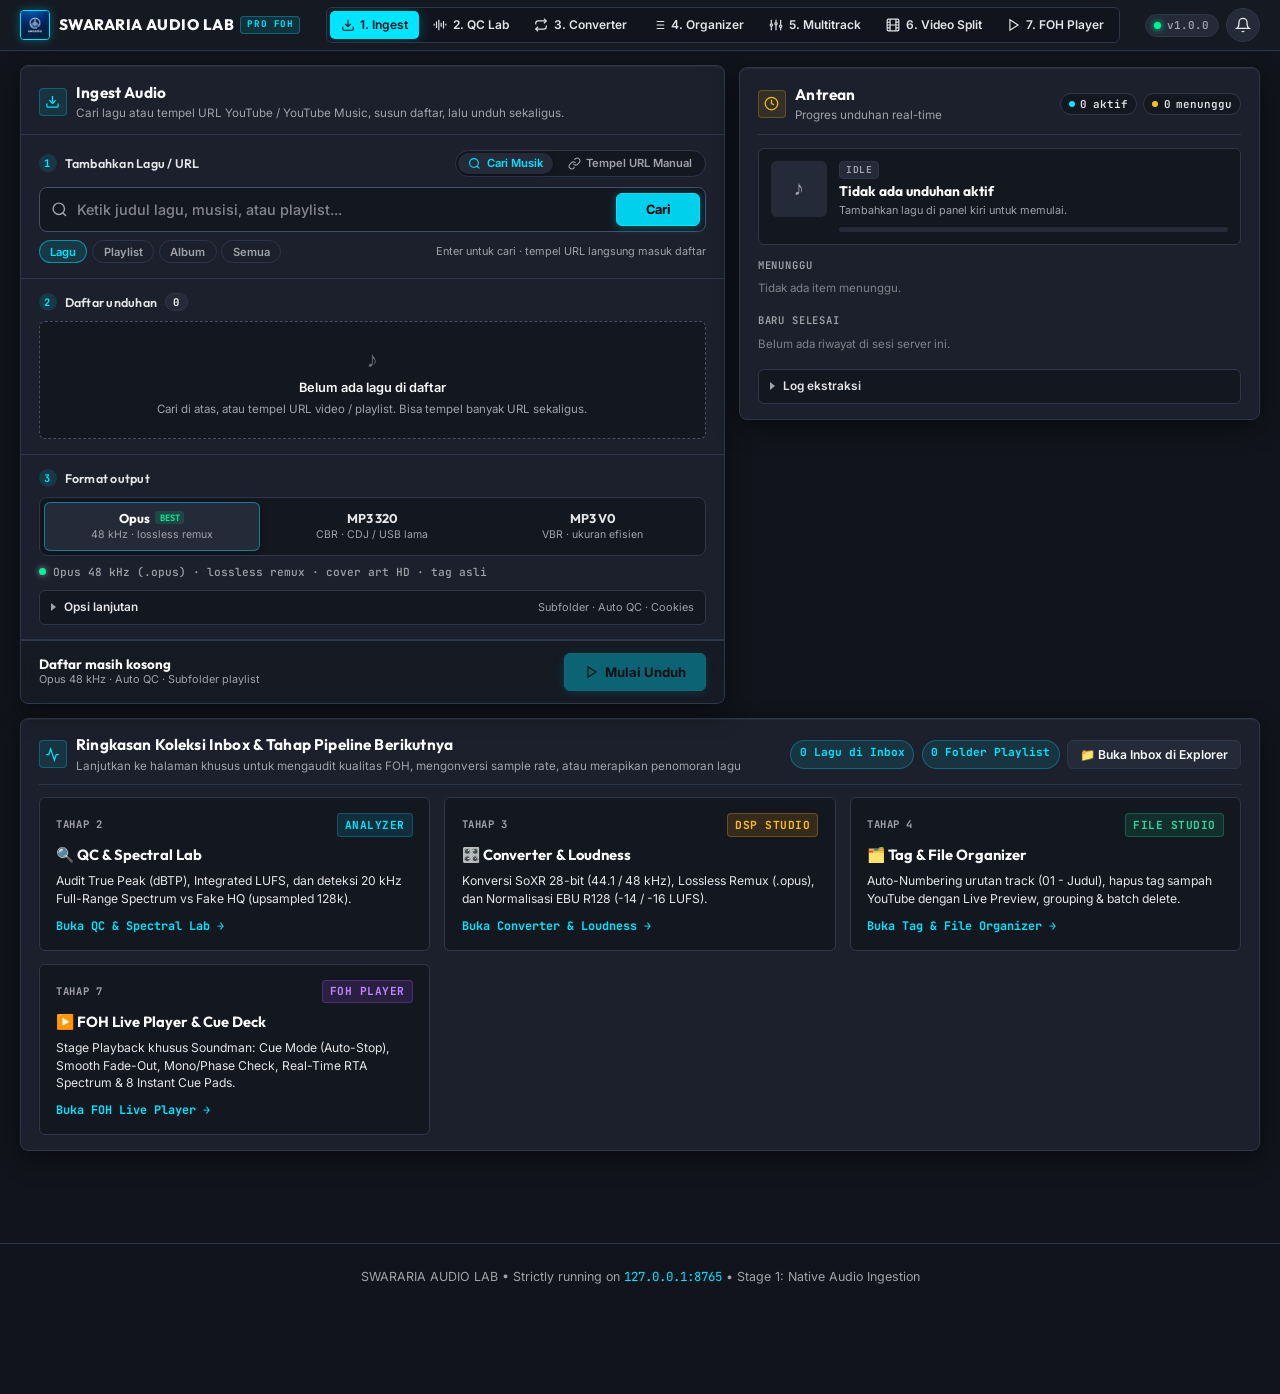
==== commit 2129baae: "feat: enhance media metadata extraction, audio tiers, and search filtering in backend and UI" ====
--- a/static/index.html
+++ b/static/index.html
@@ -117,11 +117,26 @@
               <div class="ing-results-head">
                 <span class="ing-results-title" id="resultsTitle">Hasil pencarian</span>
                 <div class="ing-results-actions">
+                  <div class="ing-results-sort-wrap">
+                    <label for="resultsSortSelect" class="ing-sort-label">Urutkan:</label>
+                    <select id="resultsSortSelect" class="ing-sort-select" aria-label="Urutkan hasil pencarian">
+                      <option value="relevance">Relevansi (Default)</option>
+                      <option value="duration_desc">Durasi: Terpanjang</option>
+                      <option value="duration_asc">Durasi: Terpendek</option>
+                      <option value="title_asc">Judul: A &rarr; Z</option>
+                    </select>
+                  </div>
                   <button type="button" id="btnAddAllResults" class="ing-link-btn">Tambah semua</button>
                   <button type="button" id="btnCloseResults" class="ing-icon-btn" title="Tutup hasil (Esc)" aria-label="Tutup hasil">&times;</button>
                 </div>
               </div>
               <div id="ytmResultsList" class="ing-results-list" role="list"></div>
+              <div class="ing-results-foot hidden" id="resultsFoot">
+                <button type="button" id="btnLoadMoreResults" class="ing-load-more-btn">
+                  <span id="loadMoreSpinner" class="spinner-small hidden"></span>
+                  <span id="loadMoreText">Muat 15 Lagi...</span>
+                </button>
+              </div>
             </div>
           </div>
 
--- a/static/ingest.css
+++ b/static/ingest.css
@@ -100,18 +100,38 @@
 .ing-kind {
   font: 700 0.6rem var(--font-mono);
   letter-spacing: 0.04em;
-  text-transform: uppercase;
-  padding: 0.08rem 0.35rem;
+  padding: 0.08rem 0.38rem;
   border-radius: var(--radius-sm);
   border: 1px solid var(--border-subtle);
   color: var(--text-muted);
   flex-shrink: 0;
-}
-
-.ing-kind.song,
-.ing-kind.video { color: var(--accent-cyan); border-color: rgba(0, 229, 255, 0.3); }
-.ing-kind.playlist { color: var(--accent-amber); border-color: rgba(255, 190, 11, 0.35); }
-.ing-kind.album { color: var(--accent-purple); border-color: rgba(232, 121, 249, 0.35); }
+  white-space: nowrap;
+}
+
+.ing-kind.hq-master,
+.ing-kind.song {
+  color: var(--accent-emerald);
+  border-color: rgba(0, 245, 155, 0.35);
+  background: rgba(0, 245, 155, 0.1);
+}
+
+.ing-kind.video {
+  color: var(--accent-amber);
+  border-color: rgba(255, 190, 11, 0.35);
+  background: rgba(255, 190, 11, 0.1);
+}
+
+.ing-kind.playlist {
+  color: var(--accent-cyan);
+  border-color: rgba(0, 229, 255, 0.35);
+  background: rgba(0, 229, 255, 0.1);
+}
+
+.ing-kind.album {
+  color: var(--accent-purple);
+  border-color: rgba(232, 121, 249, 0.35);
+  background: rgba(232, 121, 249, 0.1);
+}
 
 /* ---------- Composer card ---------- */
 .ing-composer {
@@ -382,7 +402,7 @@
   align-items: center;
   justify-content: space-between;
   gap: 0.5rem;
-  padding: 0.4rem 0.4rem 0.4rem 0.75rem;
+  padding: 0.4rem 0.6rem 0.4rem 0.75rem;
   border-bottom: 1px solid var(--border-subtle);
   background: var(--bg-recessed);
 }
@@ -399,8 +419,72 @@
 .ing-results-actions {
   display: flex;
   align-items: center;
-  gap: 0.2rem;
-  flex-shrink: 0;
+  gap: 0.4rem;
+  flex-shrink: 0;
+}
+
+.ing-results-sort-wrap {
+  display: inline-flex;
+  align-items: center;
+  gap: 0.25rem;
+}
+
+.ing-sort-label {
+  font-size: 0.66rem;
+  color: var(--text-muted);
+}
+
+.ing-sort-select {
+  background: var(--bg-surface);
+  border: 1px solid var(--border-subtle);
+  color: var(--text-secondary);
+  font: 500 0.68rem var(--font-sans);
+  border-radius: var(--radius-sm);
+  padding: 0.15rem 0.35rem;
+  outline: none;
+  cursor: pointer;
+  transition: border-color var(--transition-fast);
+}
+
+.ing-sort-select:hover,
+.ing-sort-select:focus {
+  border-color: var(--accent-cyan);
+  color: var(--text-primary);
+}
+
+.ing-results-foot {
+  padding: 0.45rem 0.75rem;
+  background: var(--bg-recessed);
+  border-top: 1px solid var(--border-subtle);
+  display: flex;
+  justify-content: center;
+}
+
+.ing-load-more-btn {
+  display: inline-flex;
+  align-items: center;
+  justify-content: center;
+  gap: 0.35rem;
+  background: var(--bg-surface-elevated);
+  border: 1px solid var(--border-subtle);
+  color: var(--accent-cyan);
+  font: 600 0.72rem var(--font-sans);
+  padding: 0.35rem 0.9rem;
+  border-radius: var(--radius-md);
+  cursor: pointer;
+  transition: all var(--transition-fast);
+  width: 100%;
+  max-width: 240px;
+}
+
+.ing-load-more-btn:hover:not(:disabled) {
+  background: rgba(0, 229, 255, 0.1);
+  border-color: var(--accent-cyan);
+}
+
+.ing-load-more-btn:disabled {
+  opacity: 0.5;
+  cursor: not-allowed;
 }
 
 .ing-results-list {
@@ -467,6 +551,23 @@
 
 .ing-result-dur {
   flex-shrink: 0;
+}
+
+.ing-result-spec {
+  color: var(--accent-emerald);
+  font-size: 0.65rem;
+  font-family: var(--font-mono);
+  background: rgba(0, 245, 155, 0.08);
+  padding: 0.04rem 0.35rem;
+  border-radius: var(--radius-sm);
+  border: 1px solid rgba(0, 245, 155, 0.25);
+  white-space: nowrap;
+}
+
+.ing-result-spec.video {
+  color: var(--accent-amber);
+  background: rgba(255, 190, 11, 0.08);
+  border-color: rgba(255, 190, 11, 0.25);
 }
 
 .ing-result-actions {
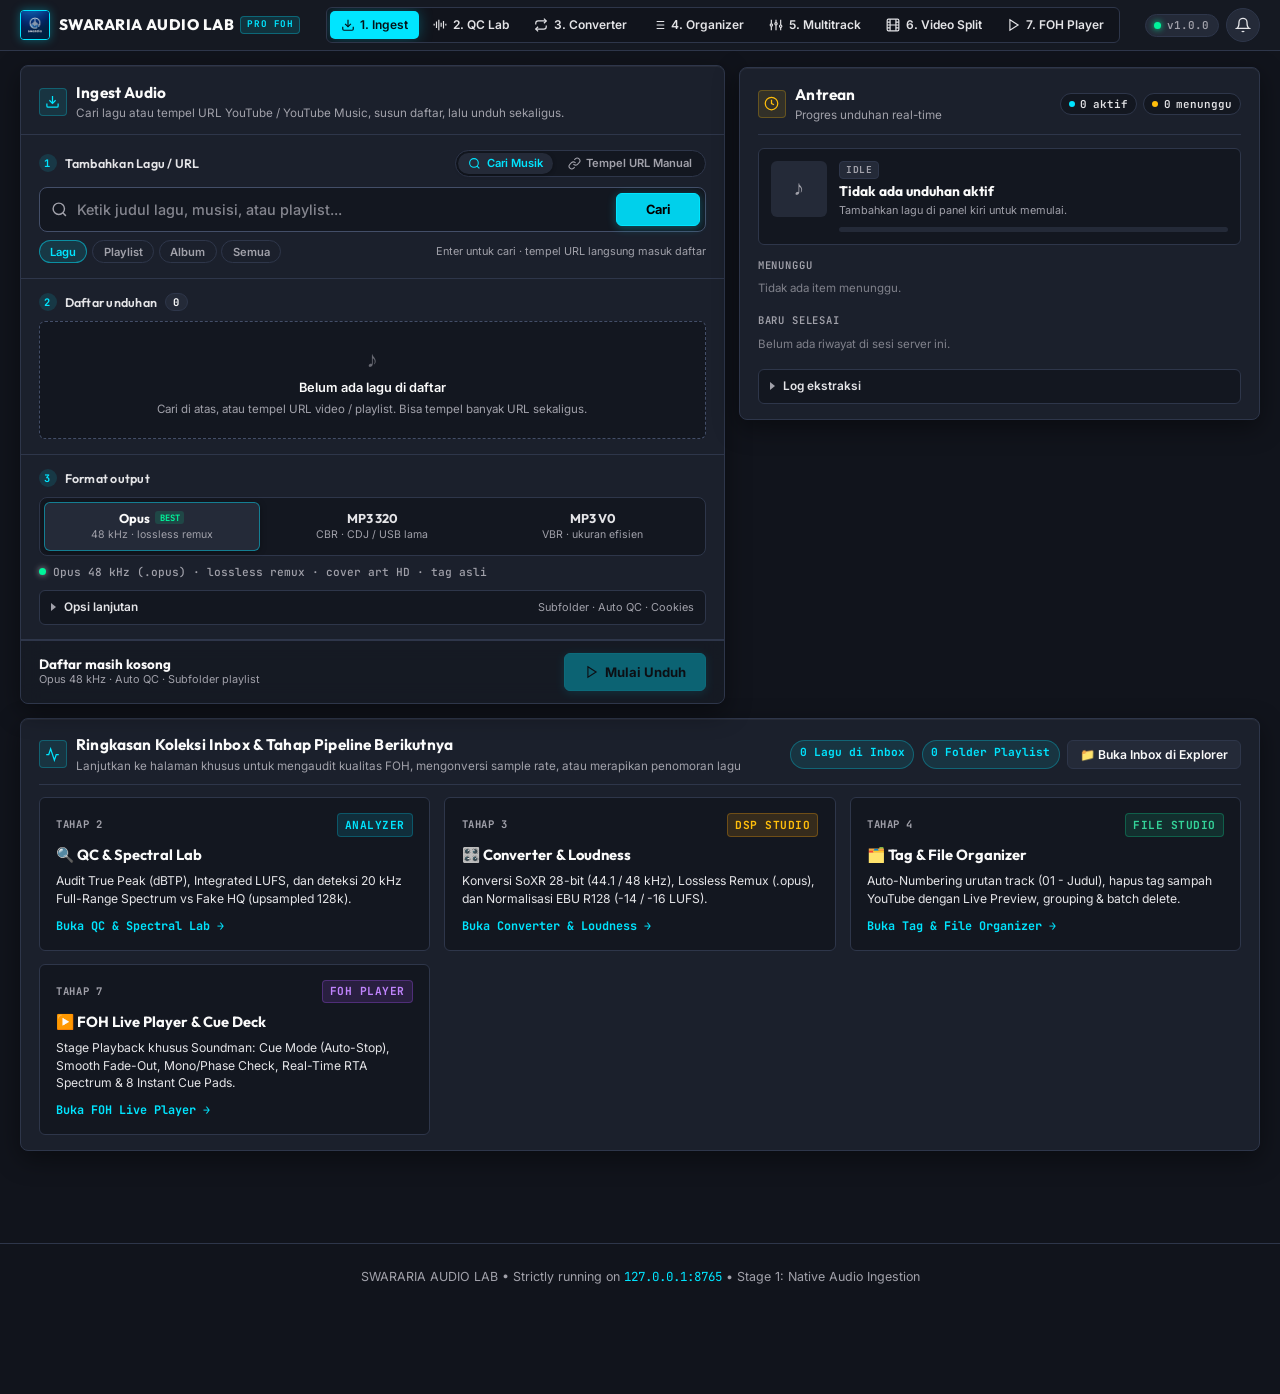
==== commit 20702751: "feat: add playlist and album inspection support using Innertube and yt-dlp" ====
--- a/static/index.html
+++ b/static/index.html
@@ -136,6 +136,35 @@
                   <span id="loadMoreSpinner" class="spinner-small hidden"></span>
                   <span id="loadMoreText">Muat 15 Lagi...</span>
                 </button>
+              </div>
+            </div>
+
+            <!-- Floating Mini Preview Player Dock (Native Audio) -->
+            <div id="ingPreviewDock" class="ing-preview-dock hidden" role="region" aria-label="Pemutar Pratinjau Lagu">
+              <div class="ing-preview-bar">
+                <div class="ing-preview-main">
+                  <div class="ing-preview-thumb-wrap">
+                    <img id="ingPreviewThumb" class="ing-preview-thumb" src="" alt="Album Art">
+                    <div id="ingPreviewSpinner" class="spinner-small ing-preview-spinner hidden"></div>
+                  </div>
+                  <div class="ing-preview-info">
+                    <div class="ing-preview-badge">
+                      <span class="ing-preview-dot"></span>
+                      <span id="ingPreviewBadgeText">Pratinjau Audio (Native HQ)</span>
+                    </div>
+                    <div id="ingPreviewTitle" class="ing-preview-title" title="Judul"></div>
+                    <div id="ingPreviewArtist" class="ing-preview-artist"></div>
+                  </div>
+                  <button type="button" id="btnClosePreview" class="ing-icon-btn ing-preview-close-btn" title="Tutup pratinjau (Esc)" aria-label="Tutup pratinjau">&times;</button>
+                </div>
+                <div class="ing-preview-player-row">
+                  <audio id="ingPreviewAudio" controls class="ing-preview-audio-el" preload="auto"></audio>
+                </div>
+                <div class="ing-preview-actions">
+                  <button type="button" id="btnPreviewStage" class="ing-preview-action-btn ing-preview-stage-btn" title="Tambah ke antrean unduhan">+ Antrean</button>
+                  <button type="button" id="btnPreviewDownloadNow" class="ing-preview-action-btn ing-preview-now-btn" title="Unduh sekarang">⚡ Unduh</button>
+                  <a id="btnPreviewExternal" href="#" target="_blank" rel="noopener noreferrer" class="ing-icon-btn ing-preview-ext-btn" title="Buka di YouTube Music">↗</a>
+                </div>
               </div>
             </div>
           </div>
@@ -421,6 +450,41 @@
         </a>
       </div>
     </section>
+
+    <!-- Modal Inspect Playlist / Album (Lihat Isi Lagu) -->
+    <div class="modal-backdrop hidden" id="playlistInspectModal" role="dialog" aria-modal="true" aria-labelledby="playlistInspectTitle">
+      <div class="modal-card playlist-inspect-card">
+        <div class="modal-header">
+          <div class="playlist-inspect-header-info">
+            <div class="playlist-inspect-tag-row">
+              <span class="ing-kind playlist" id="playlistInspectBadge">≡ Playlist</span>
+              <span class="playlist-inspect-track-count mono-stat" id="playlistInspectCount">0 lagu</span>
+            </div>
+            <h3 id="playlistInspectTitle">Daftar Lagu</h3>
+            <span class="playlist-inspect-sub" id="playlistInspectSub"></span>
+          </div>
+          <button type="button" class="btn-icon" id="btnClosePlaylistInspect" aria-label="Tutup">&times;</button>
+        </div>
+
+        <div class="modal-body playlist-inspect-body" id="playlistInspectBody">
+          <!-- Dynamic tracklist content -->
+        </div>
+
+        <div class="modal-footer playlist-inspect-footer">
+          <div class="playlist-inspect-footer-stats">
+            <span id="playlistInspectSelectedCount">0 dari 0 di antrean</span>
+          </div>
+          <div class="playlist-inspect-footer-actions">
+            <button type="button" id="btnInspectAddAll" class="btn-primary">
+              <span>+ Tambah Semua ke Antrean</span>
+            </button>
+            <button type="button" id="btnClosePlaylistInspectBtn" class="btn-secondary">
+              <span>Tutup</span>
+            </button>
+          </div>
+        </div>
+      </div>
+    </div>
   </main>
 
   <footer class="app-footer">
--- a/static/ingest.css
+++ b/static/ingest.css
@@ -1343,3 +1343,552 @@
   }
 }
 
+/* ---------------- Preview Player & Dock ---------------- */
+.ing-result-preview {
+  font-size: 0.75rem;
+  color: var(--accent-cyan);
+  background: rgba(0, 229, 255, 0.08);
+  border: 1px solid rgba(0, 229, 255, 0.25);
+  border-radius: var(--radius-md);
+  padding: 0.25rem 0.55rem;
+  cursor: pointer;
+  transition: all var(--transition-fast);
+  display: inline-flex;
+  align-items: center;
+  justify-content: center;
+}
+
+.ing-result-preview:hover {
+  background: rgba(0, 229, 255, 0.2);
+  border-color: var(--accent-cyan);
+  transform: scale(1.05);
+}
+
+.ing-thumb {
+  position: relative;
+}
+
+.ing-thumb.can-preview {
+  cursor: pointer;
+}
+
+.ing-thumb.can-inspect {
+  cursor: pointer;
+}
+
+.ing-thumb.can-preview::after {
+  content: '▶';
+  position: absolute;
+  inset: 0;
+  background: rgba(5, 8, 15, 0.6);
+  color: #fff;
+  display: flex;
+  align-items: center;
+  justify-content: center;
+  font-size: 0.75rem;
+  opacity: 0;
+  transition: opacity var(--transition-fast);
+  border-radius: inherit;
+}
+
+.ing-thumb.can-inspect::after {
+  content: '📋';
+  position: absolute;
+  inset: 0;
+  background: rgba(5, 8, 15, 0.65);
+  color: #fff;
+  display: flex;
+  align-items: center;
+  justify-content: center;
+  font-size: 0.85rem;
+  opacity: 0;
+  transition: opacity var(--transition-fast);
+  border-radius: inherit;
+}
+
+.ing-result:hover .ing-thumb.can-preview::after,
+.ing-result:hover .ing-thumb.can-inspect::after {
+  opacity: 1;
+}
+
+.ing-result-inspect-pill {
+  display: inline-flex;
+  align-items: center;
+  gap: 0.3rem;
+  padding: 0.15rem 0.55rem;
+  font-size: 0.72rem;
+  font-weight: 600;
+  color: var(--accent-cyan);
+  background: rgba(0, 229, 255, 0.08);
+  border: 1px solid rgba(0, 229, 255, 0.25);
+  border-radius: var(--radius-sm);
+  cursor: pointer;
+  transition: all var(--transition-fast);
+}
+
+.ing-result-inspect-pill:hover {
+  background: rgba(0, 229, 255, 0.18);
+  border-color: var(--accent-cyan);
+  transform: translateY(-1px);
+}
+
+.ing-result.is-previewing {
+  background: rgba(0, 229, 255, 0.08) !important;
+  box-shadow: inset 3px 0 0 var(--accent-cyan);
+}
+
+.ing-result.is-previewing .ing-thumb.can-preview::after {
+  content: '⏸';
+  opacity: 1;
+  background: rgba(0, 229, 255, 0.65);
+  color: #05080f;
+  font-weight: 700;
+}
+
+.ing-result.is-previewing .ing-result-preview {
+  background: var(--accent-cyan);
+  color: #05080f;
+  border-color: var(--accent-cyan);
+  box-shadow: 0 0 10px rgba(0, 229, 255, 0.4);
+}
+
+.ing-preview-dock {
+  position: fixed;
+  bottom: 1.5rem;
+  right: 1.5rem;
+  width: 420px;
+  max-width: calc(100vw - 2rem);
+  background: rgba(15, 20, 32, 0.95);
+  backdrop-filter: blur(16px);
+  -webkit-backdrop-filter: blur(16px);
+  border: 1px solid rgba(0, 229, 255, 0.35);
+  border-radius: var(--radius-lg);
+  box-shadow: 0 16px 40px rgba(0, 0, 0, 0.75), 0 0 24px rgba(0, 229, 255, 0.15);
+  z-index: 9950;
+  overflow: hidden;
+  animation: slideUpFade 0.25s cubic-bezier(0.16, 1, 0.3, 1);
+}
+
+.ing-preview-dock.hidden {
+  display: none !important;
+}
+
+@keyframes slideUpFade {
+  from {
+    opacity: 0;
+    transform: translateY(16px) scale(0.98);
+  }
+  to {
+    opacity: 1;
+    transform: translateY(0) scale(1);
+  }
+}
+
+.ing-preview-bar {
+  display: flex;
+  flex-direction: column;
+}
+
+.ing-preview-main {
+  display: flex;
+  align-items: center;
+  gap: 0.75rem;
+  padding: 0.75rem 0.85rem 0.4rem;
+}
+
+.ing-preview-thumb-wrap {
+  width: 52px;
+  height: 52px;
+  border-radius: var(--radius-md);
+  overflow: hidden;
+  position: relative;
+  flex-shrink: 0;
+  background: rgba(255, 255, 255, 0.05);
+  border: 1px solid var(--border-subtle);
+  display: flex;
+  align-items: center;
+  justify-content: center;
+}
+
+.ing-preview-thumb {
+  width: 100%;
+  height: 100%;
+  object-fit: cover;
+}
+
+.ing-preview-spinner {
+  position: absolute;
+  inset: auto;
+  border-color: rgba(0, 229, 255, 0.25);
+  border-top-color: var(--accent-cyan);
+}
+
+.ing-preview-info {
+  flex: 1;
+  min-width: 0;
+}
+
+.ing-preview-badge {
+  display: inline-flex;
+  align-items: center;
+  gap: 0.35rem;
+  font-size: 0.64rem;
+  font-weight: 700;
+  text-transform: uppercase;
+  letter-spacing: 0.05em;
+  color: var(--accent-cyan);
+  margin-bottom: 0.2rem;
+}
+
+.ing-preview-dot {
+  width: 6px;
+  height: 6px;
+  border-radius: 50%;
+  background: var(--accent-cyan);
+  box-shadow: 0 0 6px var(--accent-cyan);
+  animation: pulsePreviewDot 1.4s ease-in-out infinite;
+}
+
+@keyframes pulsePreviewDot {
+  0%, 100% { opacity: 0.4; transform: scale(0.85); }
+  50% { opacity: 1; transform: scale(1.15); }
+}
+
+.ing-preview-title {
+  font-size: 0.82rem;
+  font-weight: 600;
+  color: var(--text-primary);
+  overflow: hidden;
+  text-overflow: ellipsis;
+  white-space: nowrap;
+}
+
+.ing-preview-artist {
+  font-size: 0.72rem;
+  color: var(--text-muted);
+  overflow: hidden;
+  text-overflow: ellipsis;
+  white-space: nowrap;
+  margin-top: 0.1rem;
+}
+
+.ing-preview-player-row {
+  padding: 0.2rem 0.85rem 0.4rem;
+}
+
+.ing-preview-audio-el {
+  width: 100%;
+  height: 34px;
+  border-radius: var(--radius-sm);
+  outline: none;
+}
+
+.ing-preview-actions {
+  display: flex;
+  align-items: center;
+  justify-content: flex-end;
+  gap: 0.4rem;
+  padding: 0.4rem 0.85rem 0.65rem;
+  border-top: 1px solid rgba(255, 255, 255, 0.05);
+  background: rgba(0, 0, 0, 0.2);
+}
+
+.ing-preview-action-btn {
+  font: 600 0.7rem var(--font-sans);
+  padding: 0.35rem 0.7rem;
+  border-radius: var(--radius-md);
+  cursor: pointer;
+  transition: all var(--transition-fast);
+  display: inline-flex;
+  align-items: center;
+  gap: 0.3rem;
+}
+
+.ing-preview-stage-btn {
+  background: var(--bg-surface-elevated);
+  border: 1px solid var(--border-subtle);
+  color: var(--text-primary);
+}
+
+.ing-preview-stage-btn:hover {
+  border-color: var(--accent-cyan);
+}
+
+.ing-preview-stage-btn.is-staged {
+  background: rgba(0, 229, 255, 0.12);
+  border-color: var(--accent-cyan);
+  color: var(--accent-cyan);
+}
+
+.ing-preview-now-btn {
+  background: var(--accent-amber);
+  color: #05080f;
+  border: 1px solid var(--accent-amber);
+  font-weight: 700;
+}
+
+.ing-preview-now-btn:hover {
+  filter: brightness(1.1);
+  box-shadow: 0 0 10px rgba(255, 190, 11, 0.35);
+}
+
+.ing-preview-ext-btn {
+  text-decoration: none;
+  display: inline-flex;
+  align-items: center;
+  justify-content: center;
+  font-size: 0.85rem;
+  color: var(--text-muted);
+}
+
+.ing-preview-ext-btn:hover {
+  color: var(--accent-cyan);
+}
+
+.ing-preview-close-btn {
+  font-size: 1.1rem;
+  color: var(--text-muted);
+}
+
+.ing-preview-close-btn:hover {
+  color: var(--accent-red);
+}
+
+@media (max-width: 600px) {
+  .ing-preview-dock {
+    bottom: 0;
+    right: 0;
+    left: 0;
+    width: 100%;
+    max-width: 100%;
+    border-radius: var(--radius-lg) var(--radius-lg) 0 0;
+  }
+}
+
+/* -------------------------------------------------------------------------
+ * Playlist & Album Inspect Modal
+ * ------------------------------------------------------------------------- */
+.playlist-inspect-card {
+  max-width: 760px;
+  max-height: calc(100vh - 3rem);
+}
+
+.playlist-inspect-header-info {
+  display: flex;
+  flex-direction: column;
+  gap: 0.25rem;
+  min-width: 0;
+}
+
+.playlist-inspect-tag-row {
+  display: flex;
+  align-items: center;
+  gap: 0.5rem;
+}
+
+.playlist-inspect-track-count {
+  font-size: 0.72rem;
+  color: var(--text-muted);
+  background: var(--bg-surface);
+  padding: 0.1rem 0.45rem;
+  border-radius: var(--radius-sm);
+  border: 1px solid var(--border-subtle);
+}
+
+#playlistInspectTitle {
+  font-size: 1.05rem;
+  font-weight: 700;
+  margin: 0;
+  color: var(--text-primary);
+  white-space: nowrap;
+  overflow: hidden;
+  text-overflow: ellipsis;
+}
+
+.playlist-inspect-sub {
+  font-size: 0.8rem;
+  color: var(--text-muted);
+  white-space: nowrap;
+  overflow: hidden;
+  text-overflow: ellipsis;
+}
+
+.playlist-inspect-body {
+  padding: 0.65rem 0.95rem;
+  overflow-y: auto;
+  max-height: 60vh;
+  min-height: 180px;
+}
+
+.playlist-tracks-list {
+  display: flex;
+  flex-direction: column;
+  gap: 0.4rem;
+}
+
+.playlist-track-row {
+  display: flex;
+  align-items: center;
+  gap: 0.65rem;
+  padding: 0.45rem 0.6rem;
+  border-radius: var(--radius-md);
+  background: var(--bg-surface-elevated);
+  border: 1px solid var(--border-subtle);
+  transition: all var(--transition-fast);
+}
+
+.playlist-track-row:hover {
+  background: rgba(0, 229, 255, 0.04);
+  border-color: rgba(0, 229, 255, 0.25);
+}
+
+.playlist-track-row.is-staged {
+  border-left: 3px solid var(--accent-emerald, #10b981);
+  background: rgba(16, 185, 129, 0.05);
+}
+
+.playlist-track-row.is-previewing {
+  border-left: 3px solid var(--accent-cyan);
+  background: rgba(0, 229, 255, 0.08);
+}
+
+.playlist-track-idx {
+  font-size: 0.76rem;
+  color: var(--text-muted);
+  min-width: 22px;
+  text-align: center;
+  flex-shrink: 0;
+}
+
+.playlist-track-thumb {
+  width: 40px;
+  height: 40px;
+  border-radius: var(--radius-sm);
+  flex-shrink: 0;
+  position: relative;
+  overflow: hidden;
+  background: var(--bg-surface);
+  border: 1px solid var(--border-subtle);
+}
+
+.playlist-track-thumb.can-preview {
+  cursor: pointer;
+}
+
+.playlist-track-thumb.can-preview::after {
+  content: '▶';
+  position: absolute;
+  inset: 0;
+  background: rgba(5, 8, 15, 0.6);
+  color: #fff;
+  display: flex;
+  align-items: center;
+  justify-content: center;
+  font-size: 0.7rem;
+  opacity: 0;
+  transition: opacity var(--transition-fast);
+}
+
+.playlist-track-row:hover .playlist-track-thumb.can-preview::after {
+  opacity: 1;
+}
+
+.playlist-track-row.is-previewing .playlist-track-thumb.can-preview::after {
+  content: '⏸';
+  opacity: 1;
+  background: rgba(0, 229, 255, 0.65);
+  color: #05080f;
+  font-weight: 700;
+}
+
+.playlist-track-info {
+  flex: 1;
+  min-width: 0;
+  display: flex;
+  flex-direction: column;
+  gap: 0.15rem;
+}
+
+.playlist-track-title-row {
+  display: flex;
+  align-items: center;
+  gap: 0.4rem;
+}
+
+.playlist-track-title {
+  font-size: 0.88rem;
+  font-weight: 600;
+  color: var(--text-primary);
+  white-space: nowrap;
+  overflow: hidden;
+  text-overflow: ellipsis;
+}
+
+.playlist-track-meta {
+  display: flex;
+  align-items: center;
+  gap: 0.4rem;
+  font-size: 0.75rem;
+  color: var(--text-muted);
+}
+
+.playlist-track-artist {
+  white-space: nowrap;
+  overflow: hidden;
+  text-overflow: ellipsis;
+}
+
+.playlist-track-actions {
+  display: flex;
+  align-items: center;
+  gap: 0.35rem;
+  flex-shrink: 0;
+}
+
+.playlist-track-add {
+  font-size: 0.75rem;
+  padding: 0.3rem 0.65rem;
+  white-space: nowrap;
+}
+
+.playlist-inspect-loading,
+.playlist-inspect-error,
+.playlist-inspect-empty {
+  display: flex;
+  flex-direction: column;
+  align-items: center;
+  justify-content: center;
+  gap: 0.75rem;
+  padding: 3rem 1rem;
+  text-align: center;
+  color: var(--text-muted);
+}
+
+.playlist-inspect-load-text {
+  font-size: 0.88rem;
+  color: var(--text-secondary);
+}
+
+.playlist-inspect-err-text {
+  font-size: 0.88rem;
+  color: var(--accent-red);
+}
+
+.playlist-inspect-footer {
+  display: flex;
+  align-items: center;
+  justify-content: space-between;
+  padding: 0.75rem 1.2rem;
+}
+
+.playlist-inspect-footer-stats {
+  font-size: 0.82rem;
+  color: var(--text-muted);
+}
+
+.playlist-inspect-footer-actions {
+  display: flex;
+  align-items: center;
+  gap: 0.65rem;
+}
+
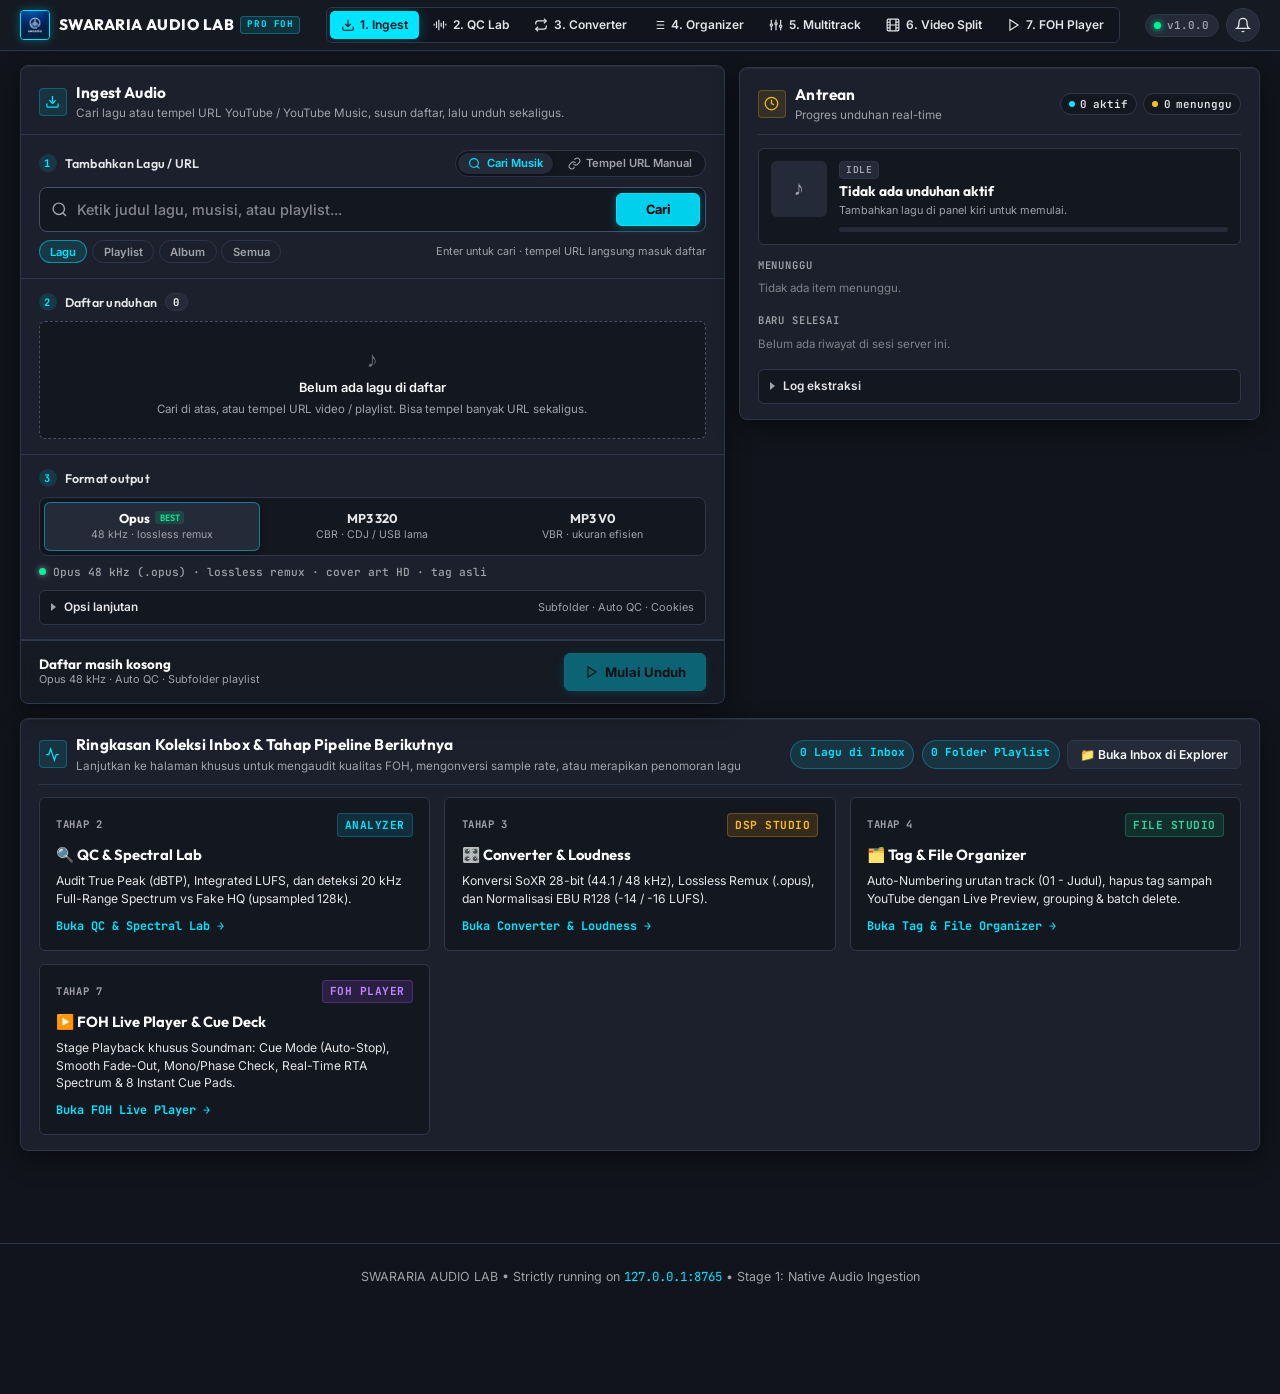
==== commit 5cea9394: "feat: add WSL bridge support and advanced endpoint configuration to native remote admin" ====
--- a/static/index.html
+++ b/static/index.html
@@ -11,6 +11,7 @@
   <link href="https://fonts.googleapis.com/css2?family=Inter:wght@400;500;600;700&family=JetBrains+Mono:wght@400;500;700&family=Outfit:wght@500;600;700;800&display=swap" rel="stylesheet">
   <link rel="stylesheet" href="/static/style.css">
   <link rel="stylesheet" href="/static/player.css">
+  <link rel="stylesheet" href="/static/native-remote.css">
   <link rel="stylesheet" href="/static/ingest.css">
 </head>
 <body class="dark-theme" data-page="ingest">
--- a/static/player.css
+++ b/static/player.css
@@ -1,3 +1,5 @@
+@import "native-remote.css";
+
 /* ==========================================================================
    SWARARIA AUDIO LAB // STAGE 7: FOH LIVE PLAYER & CUE DECK STYLES
    Clean Studio Modern Console for Soundmen & Playback Operators
--- a/static/native-remote.css
+++ b/static/native-remote.css
@@ -0,0 +1,117 @@
+/* Android-only composition of the approved source-based preview. */
+#androidRemoteModal .remote-modal-card { width:100%; max-width:560px; max-height:calc(100dvh - 48px); }
+#androidRemoteModal .remote-modal-header { padding:14px 18px; }
+#androidRemoteModal .remote-modal-header h3 { font-size:17px; }
+#androidRemoteModal .remote-modal-body { padding:18px; gap:16px; }
+#androidRemoteModal .native-row { display:flex; align-items:center; gap:8px; }
+#androidRemoteModal svg { width:16px; height:16px; flex-shrink:0; }
+#androidRemoteModal .native-title-icon { display:inline-flex; color:var(--accent-cyan); }
+#androidRemoteModal .native-title-icon svg { width:19px; height:19px; }
+#androidRemoteModal .native-icon-button { display:inline-flex; align-items:center; justify-content:center; width:30px; height:30px; }
+#androidRemoteModal .remote-status-strip { padding:9px 11px; }
+#androidRemoteModal #nativeStatus { font-size:12px; font-weight:600; }
+#androidRemoteModal .native-dot { width:7px; height:7px; border-radius:50%; background:var(--text-muted); }
+#androidRemoteModal .native-small { font-family:var(--font-mono); font-size:11px; color:var(--text-muted); }
+#androidRemoteModal .native-screen { display:flex; flex-direction:column; gap:14px; }
+#androidRemoteModal .native-intro { text-align:center; padding:5px 0 2px; }
+#androidRemoteModal .native-hero-icon { display:flex; align-items:center; justify-content:center; width:48px; height:48px; margin:0 auto 12px; border:1px solid var(--accent-cyan); border-radius:var(--radius-lg); background:var(--bg-recessed); color:var(--accent-cyan); }
+#androidRemoteModal .native-hero-icon svg { width:25px; height:25px; }
+#androidRemoteModal h4 { font-family:var(--font-heading); font-size:17px; line-height:1.35; color:var(--text-primary); }
+#androidRemoteModal .native-intro p { font-size:13px; line-height:1.65; color:var(--text-muted); margin-top:7px; }
+#androidRemoteModal .native-main { justify-content:center; min-height:40px; font-size:13px; width:100%; background:var(--accent-amber); }
+#androidRemoteModal .native-network-note { display:flex; gap:9px; align-items:center; padding:10px 11px; border:1px solid var(--border-subtle); border-radius:var(--radius-md); background:var(--bg-recessed); font-size:12px; color:var(--text-muted); }
+#androidRemoteModal .native-network-note strong { color:var(--text-secondary); }
+#androidRemoteModal .native-network-note .native-link { margin-left:auto; }
+#androidRemoteModal .native-link { color:var(--accent-cyan); font-size:12px; min-height:30px; }
+#androidRemoteModal .native-section-title { display:flex; justify-content:space-between; align-items:center; gap:10px; }
+#androidRemoteModal .native-countdown { font-family:var(--font-mono); font-size:10px; color:var(--accent-amber); white-space:nowrap; }
+#androidRemoteModal .native-pair-grid { grid-template-columns:166px minmax(0,1fr); gap:18px; align-items:center; }
+#androidRemoteModal .remote-qr-card { padding:8px; gap:8px; }
+#androidRemoteModal .remote-qr-frame { padding:4px; }
+#androidRemoteModal #nativeQr { display:block; width:140px; height:140px; image-rendering:pixelated; }
+#androidRemoteModal .remote-qr-caption { font-size:9px; color:var(--text-muted); }
+#androidRemoteModal .native-steps { gap:12px; }
+#androidRemoteModal .native-steps ol { display:flex; flex-direction:column; gap:14px; list-style:none; padding:0; }
+#androidRemoteModal .native-steps li { display:flex; gap:9px; align-items:flex-start; font-size:12px; color:var(--text-secondary); }
+#androidRemoteModal .native-steps li > span { display:flex; align-items:center; justify-content:center; width:21px; height:21px; flex-shrink:0; font-family:var(--font-mono); font-size:10px; border-radius:var(--radius-full); background:var(--bg-surface-elevated); border:1px solid var(--border-subtle); color:var(--accent-cyan); }
+#androidRemoteModal .native-steps small { display:block; font-size:11px; color:var(--text-muted); margin-top:3px; line-height:1.5; }
+#androidRemoteModal .native-steps .btn-secondary { justify-content:center; min-height:34px; white-space:normal; font-size:11px; }
+#androidRemoteModal .native-help { font-size:11px; color:var(--text-muted); line-height:1.6; }
+#androidRemoteModal .native-details { border-top:1px solid var(--border-subtle); padding-top:11px; }
+#androidRemoteModal .native-details > summary { display:flex; align-items:center; gap:7px; cursor:pointer; list-style:none; font-size:12px; font-weight:500; color:var(--text-secondary); min-height:28px; }
+#androidRemoteModal .native-details > summary::-webkit-details-marker { display:none; }
+#androidRemoteModal .native-details > summary::after { content:'›'; margin-left:4px; color:var(--text-muted); transform:rotate(90deg); font-size:18px; }
+#androidRemoteModal .native-details[open] > summary::after { transform:rotate(-90deg); }
+#androidRemoteModal .native-summary-hint { font-size:10px; font-weight:400; color:var(--text-muted); margin-left:auto; }
+#androidRemoteModal .native-detail-body { display:flex; flex-direction:column; gap:10px; padding-top:12px; }
+#androidRemoteModal .native-fields { display:grid; grid-template-columns:minmax(0,1fr) 110px; gap:12px; }
+#androidRemoteModal .native-fields label { font-size:11px; color:var(--text-muted); }
+#androidRemoteModal .native-fields .toolbar-input { width:100%; min-width:0; margin-top:6px; height:35px; font-size:12px; }
+#androidRemoteModal #nativePairing { width:100%; min-width:0; resize:vertical; font-family:var(--font-mono); font-size:11px; }
+#androidRemoteModal #nativeFingerprint { display:block; overflow-wrap:anywhere; user-select:text; }
+#androidRemoteModal .native-security, #androidRemoteModal .native-manual { font-size:11px; color:var(--text-muted); }
+#androidRemoteModal summary { cursor:pointer; }
+#androidRemoteModal .native-wsl-guide { padding:10px 12px; border:1px solid var(--border-subtle); background:var(--bg-recessed); border-radius:var(--radius-md); color:var(--text-muted); font-size:11px; line-height:1.6; display:flex; flex-direction:column; gap:8px; }
+#androidRemoteModal .native-wsl-guide strong { color:var(--accent-amber); }
+#androidRemoteModal .native-wsl-guide p { margin:0; }
+#androidRemoteModal .native-wsl-guide code { display:block; overflow-wrap:anywhere; user-select:text; font-size:10px; line-height:1.5; }
+#androidRemoteModal .native-bridge-actions { display:flex; align-items:center; gap:10px; flex-wrap:wrap; }
+#androidRemoteModal .native-bridge-banner { padding:10px 12px; border:1px solid rgba(245,158,11,0.45); background:rgba(245,158,11,0.08); border-radius:var(--radius-md); display:flex; flex-direction:column; gap:6px; }
+#androidRemoteModal .native-bridge-head { display:flex; align-items:center; justify-content:space-between; gap:10px; flex-wrap:wrap; }
+#androidRemoteModal .native-bridge-head strong { font-size:12px; color:var(--accent-amber); }
+#androidRemoteModal .native-bridge-banner.ready { border-color:rgba(16,185,129,0.4); background:rgba(16,185,129,0.08); }
+#androidRemoteModal .native-bridge-banner.ready strong { color:var(--accent-green); }
+#androidRemoteModal .native-device { display:grid; grid-template-columns:36px minmax(0,1fr) auto; padding:14px 12px; gap:8px 12px; }
+#androidRemoteModal .native-device-icon { display:flex; align-items:center; justify-content:center; width:36px; height:40px; grid-column:1; grid-row:1 / 3; border:1px solid var(--border-subtle); border-radius:var(--radius-md); background:var(--bg-recessed); color:var(--accent-cyan); }
+#androidRemoteModal .native-active .native-device-icon { color:var(--accent-green); }
+#androidRemoteModal .native-device .remote-client-name { grid-column:2; grid-row:1; }
+#androidRemoteModal .native-device .remote-client-meta { grid-column:2; grid-row:2; }
+#androidRemoteModal .native-device select { grid-column:1 / -1; grid-row:3; }
+#androidRemoteModal .native-active .btn-client-kick { grid-column:3; grid-row:1 / 3; }
+#androidRemoteModal .native-pending { grid-template-columns:repeat(6,minmax(0,1fr)); }
+#androidRemoteModal .native-pending .remote-client-name, #androidRemoteModal .native-pending .remote-client-meta { grid-column:2 / -1; }
+#androidRemoteModal .native-pending button { grid-row:3; white-space:normal; }
+#androidRemoteModal .native-pending button:nth-of-type(1) { grid-column:1 / 3; }
+#androidRemoteModal .native-pending button:nth-of-type(2) { grid-column:3 / 5; }
+#androidRemoteModal .native-pending button:nth-of-type(3) { grid-column:5 / 7; }
+#androidRemoteModal .native-device .remote-client-name { font-size:14px; white-space:normal; overflow-wrap:anywhere; flex:1 1 100%; }
+#androidRemoteModal .native-device .remote-client-meta { font-family:var(--font-sans); font-size:10px; color:var(--text-muted); flex:1 1 100%; }
+#androidRemoteModal .native-device select { min-height:34px; max-width:100%; font-size:12px; flex:1 1 150px; }
+#androidRemoteModal .native-device button { min-height:34px; font-size:12px; }
+#androidRemoteModal .native-danger { color:var(--accent-red); margin-left:auto; }
+#androidRemoteModal .native-connected-note { font-size:12px; line-height:1.6; color:var(--text-muted); padding:10px 12px; background:var(--bg-recessed); border:1px solid var(--border-subtle); border-radius:var(--radius-md); }
+#androidRemoteModal .native-add { min-height:36px; justify-content:center; }
+#androidRemoteModal .native-invite-actions { display:flex; align-items:center; justify-content:flex-end; gap:12px; flex-wrap:wrap; }
+#androidRemoteModal .native-invite-actions .native-add { flex:1; }
+#androidRemoteModal #nativeManual > summary { display:none; }
+#androidRemoteModal #nativeManual:not([open]) { display:none; }
+#androidRemoteModal .native-feedback { padding:8px 10px; border-radius:var(--radius-md); background:var(--bg-recessed); color:var(--accent-cyan); font-size:11px; border:1px solid var(--border-subtle); }
+#androidRemoteModal .native-feedback:empty { display:none; }
+#androidRemoteModal .remote-modal-footer { padding:12px 18px; gap:10px; flex-wrap:wrap; }
+#androidRemoteModal .native-footer-note { font-size:10px; color:var(--text-muted); margin-right:auto; }
+#androidRemoteModal .remote-modal-footer .btn-secondary { min-height:34px; }
+#androidRemoteModal .remote-modal-footer .native-link { font-size:10px; color:var(--text-muted); }
+#androidRemoteModal button:focus-visible, #androidRemoteModal summary:focus-visible, #androidRemoteModal select:focus-visible { outline:2px solid var(--accent-cyan); outline-offset:3px; }
+#androidRemoteModal button:disabled, #androidRemoteModal select:disabled { opacity:.45; cursor:not-allowed; }
+#androidRemoteModal .hidden { display:none!important; }
+@media(max-width:760px) {
+  #androidRemoteModal .remote-modal-body { padding:14px; gap:13px; }
+  #androidRemoteModal .native-summary-hint { display:none; }
+  #androidRemoteModal .remote-modal-header { padding:12px 14px; }
+  #androidRemoteModal .remote-modal-header h3 { font-size:16px; }
+  #androidRemoteModal .native-pair-grid { grid-template-columns:136px minmax(0,1fr); gap:12px; }
+  #androidRemoteModal #nativeQr { width:110px; height:110px; }
+  #androidRemoteModal .native-steps li { font-size:11px; }
+  #androidRemoteModal .native-steps small { font-size:10px; }
+  #androidRemoteModal .native-steps ol { gap:10px; }
+  #androidRemoteModal .native-steps .btn-secondary { font-size:10px; }
+  #androidRemoteModal .native-footer-note { width:100%; margin-bottom:2px; }
+  #androidRemoteModal .remote-modal-footer { padding:10px 14px; }
+  #androidRemoteModal .remote-modal-footer .btn-secondary { margin-left:auto; }
+}
+@media(max-width:400px) {
+  #androidRemoteModal .native-pair-grid { grid-template-columns:1fr; }
+  #androidRemoteModal .remote-qr-card { width:max-content; margin:auto; }
+  #androidRemoteModal .native-network-note { flex-wrap:wrap; }
+  #androidRemoteModal .native-fields { grid-template-columns:minmax(0,1fr) 85px; }
+}
